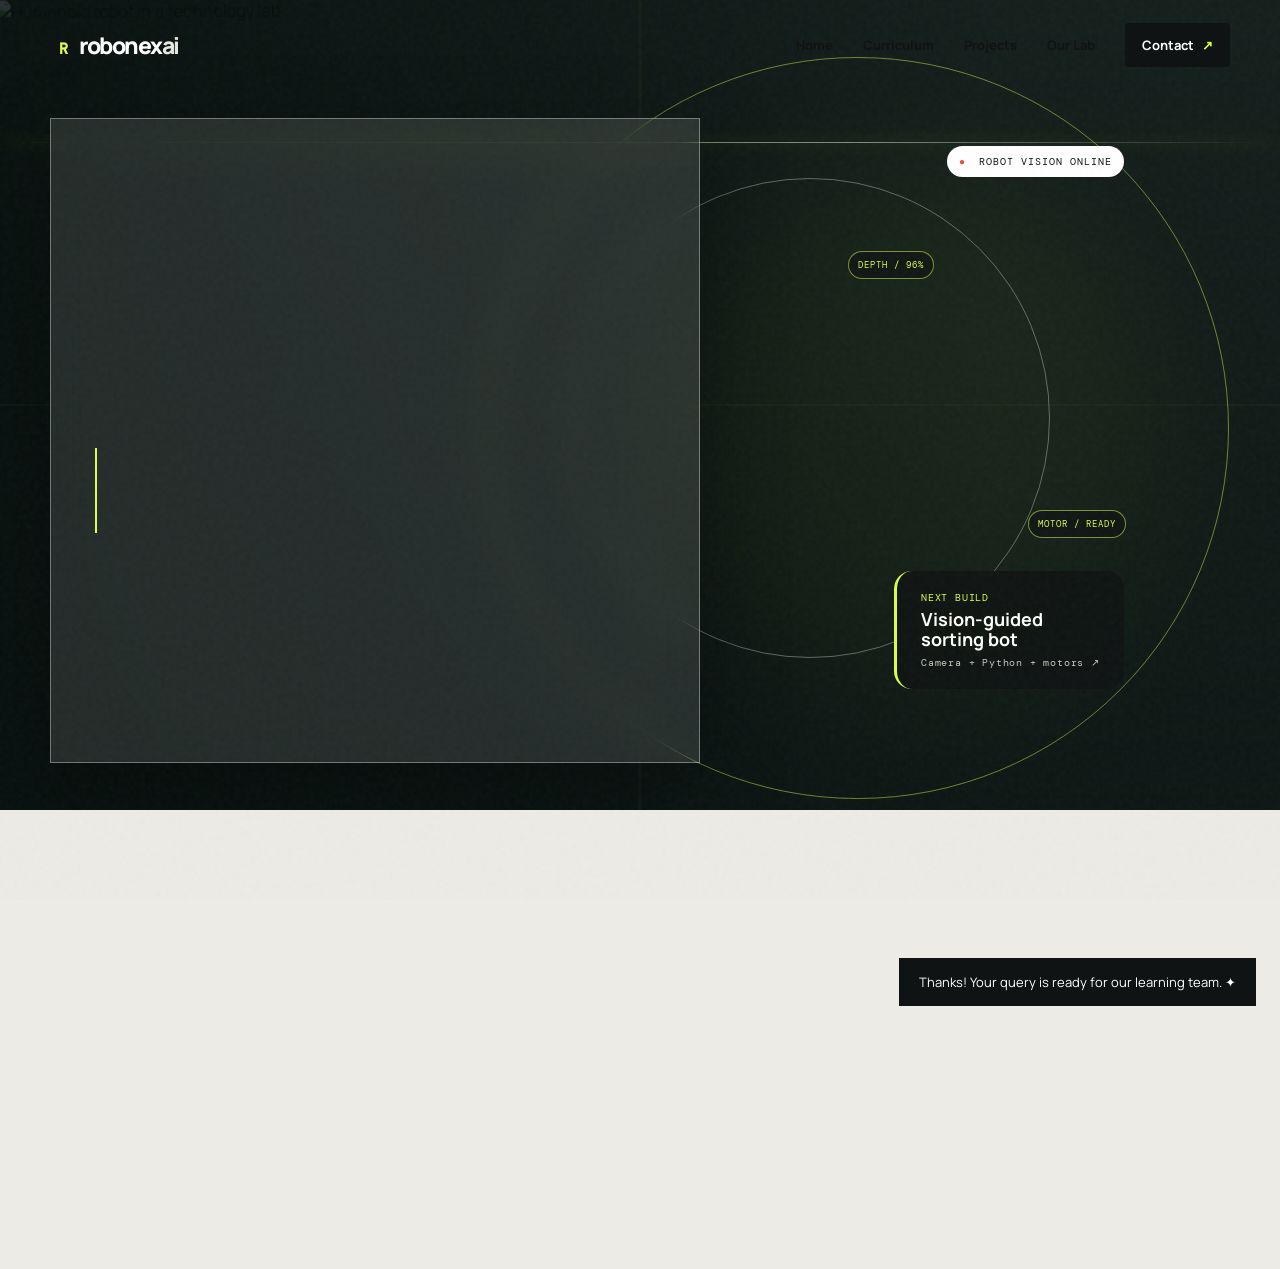
==== index.html @ d486ef18 "Create RoboNex AI website" ====
<!doctype html>
<html lang="en">
  <head>
    <meta charset="UTF-8" />
    <meta name="viewport" content="width=device-width, initial-scale=1.0" />
    <meta http-equiv="refresh" content="0; url=home.html" />
    <title>RoboNex AI — Young Innovators Academy</title>
    <meta name="description" content="Hands-on AI and robotics programs for curious young innovators." />
    <script src="https://cdn.tailwindcss.com"></script>
    <script>tailwind.config={theme:{extend:{fontFamily:{display:['Manrope','sans-serif']},colors:{neon:'#d8ff4b'}}}}</script>
    <link rel="preconnect" href="https://fonts.googleapis.com" />
    <link rel="preconnect" href="https://fonts.gstatic.com" crossorigin />
    <link href="https://fonts.googleapis.com/css2?family=DM+Mono:wght@400;500&family=Manrope:wght@400;500;600;700;800&display=swap" rel="stylesheet" />
    <link rel="stylesheet" href="style.css" />
  </head>
  <body>
    <div class="grain"></div>
    <header class="nav wrap">
      <a class="brand" href="#home" aria-label="RoboNex home"><span class="brand-mark">R</span>robonex<span>ai</span></a>
      <button class="menu" aria-label="Open menu" aria-expanded="false">☰</button>
      <nav>
        <a href="curriculum.html">Curriculum</a><a href="projects.html">Projects</a><a href="lab.html">Our Lab</a><a href="#contact">Contact</a>
        <a class="nav-cta" href="#contact">Book a trial <i>↗</i></a>
      </nav>
    </header>

    <main id="home">
      <section class="hero hero-full">
        <div class="hero-copy tilt-surface" data-tilt>
          <p class="eyebrow"><span></span> THE FUTURE IS BUILT, NOT WATCHED</p>
          <h1>Little minds.<br /><em>Big machines.</em></h1>
          <p class="intro">India's hands-on AI & Robotics lab for young creators. Here, children don't just learn technology — they make it move.</p>
          <div class="hero-actions"><a class="button" href="#contact">Start their journey <b>→</b></a><a class="text-link" href="#projects">See student work <span>↓</span></a></div>
          <div class="hero-proof"><div class="avatars"><img src="https://images.unsplash.com/photo-1503454537195-1dcabb73ffb9?auto=format&fit=crop&w=120&q=80" alt="Student" /><img src="https://images.unsplash.com/photo-1516627145497-ae6968895b74?auto=format&fit=crop&w=120&q=80" alt="Student" /><img src="https://images.unsplash.com/photo-1577896851231-70ef18881754?auto=format&fit=crop&w=120&q=80" alt="Student" /></div><p><strong>500+ young builders</strong><br />already creating with us</p></div>
        </div>
        <div class="hero-visual">
          <div class="orbit orbit-one"></div><div class="orbit orbit-two"></div>
          <div class="hero-tag top-tag">AI VISION <b>● LIVE</b></div>
          <img class="hero-photo" src="https://images.unsplash.com/photo-1535378917042-10a22c95931a?auto=format&fit=crop&w=1100&q=85" alt="Robotics engineer working with an intelligent robot" />
          <div class="scan-card tilt-surface" data-tilt><span class="scan-icon">◉</span><div><small>BUILD. TEST. REPEAT.</small><strong>Real-world skills<br />for tomorrow.</strong></div></div>
          <div class="hero-tag bottom-tag">ROBO LAB / 01</div>
        </div>
      </section>

      <section class="ticker"><div>CODE <b>✦</b> CREATE <b>✦</b> EXPLORE <b>✦</b> INVENT <b>✦</b> CODE <b>✦</b> CREATE <b>✦</b> EXPLORE <b>✦</b> INVENT <b>✦</b></div></section>

      <section id="programs" class="section wrap programs">
        <div class="section-head"><div><p class="eyebrow"><span></span> OUR LEARNING PATH</p><h2>From curious to<br /><em>confident creator.</em></h2></div><p>Every level is designed around making. Students learn a concept, build a working prototype, then proudly explain it.</p></div>
        <div class="level-grid">
          <article class="level-card mint tilt-surface" data-tilt><p class="level-no">01 / AGES 6–8</p><div class="level-icon">◫</div><h3>Robo<br />Explorers</h3><p>Logic, basic electronics, sensors and screen-free coding.</p><a href="#contact">Explore level <span>↗</span></a></article>
          <article class="level-card purple tilt-surface" data-tilt><p class="level-no">02 / AGES 9–12</p><div class="level-icon">⌘</div><h3>Tech<br />Makers</h3><p>Arduino, robotics, game design and real problem solving.</p><a href="#contact">Explore level <span>↗</span></a></article>
          <article class="level-card orange tilt-surface" data-tilt><p class="level-no">03 / AGES 13–16</p><div class="level-icon">◉</div><h3>AI<br />Pioneers</h3><p>Python, computer vision, IoT and machine learning.</p><a href="#contact">Explore level <span>↗</span></a></article>
        </div>
        <div class="skills-glass tilt-surface" data-tilt>
          <div><p class="eyebrow"><span></span> THE COMPLETE STACK</p><h3>One learning tree.<br><em>Endless things to build.</em></h3></div>
          <div class="skill-pills"><a href="curriculum.html#robotics">⚙ Robotics & Electronics</a><a href="curriculum.html#coding">⌘ Coding & Python</a><a href="curriculum.html#ai">◉ Artificial Intelligence</a><a href="curriculum.html#vision">◈ Computer Vision</a><a href="curriculum.html#iot">⌁ IoT & Automation</a><a href="curriculum.html#mechanical">⬡ Mechanical Design</a></div>
          <a class="button" href="curriculum.html">View curriculum <b>→</b></a>
        </div>
      </section>

      <section id="projects" class="projects-section">
        <div class="wrap"><div class="section-head dark"><div><p class="eyebrow"><span></span> BUILT IN OUR LAB</p><h2>Not worksheets.<br /><em>Working inventions.</em></h2></div><a class="outline-btn" href="#contact">Join a project <b>→</b></a></div>
          <div class="project-grid">
            <article class="project project-large tilt-surface" data-tilt><img src="https://images.unsplash.com/photo-1581092160607-ee22621dd758?auto=format&fit=crop&w=1200&q=85" alt="Object detection robotics project" /><div class="project-overlay"><p>AI + PYTHON</p><h3>Object Detection Bot</h3><span>Camera sees, identifies & responds <b>↗</b></span></div></article>
            <article class="project tilt-surface" data-tilt><img src="https://images.unsplash.com/photo-1553406830-ef2513450d76?auto=format&fit=crop&w=900&q=85" alt="Ultrasonic distance sensor project" /><div class="project-overlay"><p>ARDUINO + SENSORS</p><h3>Smart Distance Meter</h3><span>Measure space with sound waves <b>↗</b></span></div></article>
            <article class="project tilt-surface" data-tilt><img src="https://images.unsplash.com/photo-1558346490-a72e53ae2d4f?auto=format&fit=crop&w=900&q=85" alt="Automated toll gate robotics project" /><div class="project-overlay"><p>IOT + AUTOMATION</p><h3>Smart Toll Gate</h3><span>Automatic access control system <b>↗</b></span></div></article>
          </div>
          <a class="more-projects" href="projects.html">Explore all 14 student projects <span>→</span></a>
        </div>
      </section>

      <section id="why" class="section wrap why"><div class="why-image tilt-surface" data-tilt><img src="https://images.unsplash.com/photo-1581092921461-eab62e97a780?auto=format&fit=crop&w=1000&q=85" alt="Young student building a robotics project" /><div class="floating-note">“I made a robot<br />that can see!”<br /><span>— Aanya, age 11</span></div></div><div class="why-copy"><p class="eyebrow"><span></span> WHY ROBONEX AI</p><h2>Skills that<br /><em>stay with them.</em></h2><div class="reason"><b>01</b><div><h3>Built by doing</h3><p>Every class ends with something students can test, tweak and take pride in.</p></div></div><div class="reason"><b>02</b><div><h3>Mentors who make it click</h3><p>Patient engineers turn difficult ideas into exciting “aha!” moments.</p></div></div><div class="reason"><b>03</b><div><h3>Ready for a changing world</h3><p>Creativity, confidence and computational thinking — beyond just coding.</p></div></div></div></section>

      <section id="contact" class="cta wrap tilt-surface" data-tilt><div><p class="eyebrow"><span></span> LET'S BUILD THE FUTURE</p><h2>Give their curiosity<br />a <em>workbench.</em></h2><a class="phone-link" href="tel:+917667617870">☎ 7667617870</a><p class="contact-caption">Call our learning team for a free trial session.</p></div><form id="lead-form"><input required aria-label="Parent name" placeholder="Parent's name" /><input required type="tel" aria-label="Phone number" placeholder="Phone number" /><button class="button" type="submit">Book a free trial <b>→</b></button><p class="form-note">No spam. Just a friendly call from our learning team.</p></form></section>
    </main>
    <footer class="wrap"><a class="brand" href="#home"><span class="brand-mark">R</span>robonex<span>ai</span></a><p>Making young minds future-ready.</p><p>© 2026 RoboNex AI</p></footer>
    <div class="toast" role="status">Thanks! We'll be in touch shortly. ✦</div>
    <script src="script.js"></script>
  </body>
</html>
---- style.css ----
.nav nav>a{position:relative;display:inline-flex;align-items:center;transition:color .25s,transform .25s,background .25s,box-shadow .25s;text-decoration:none}.nav nav>a:not(.nav-cta):after{content:'';position:absolute;left:0;right:0;bottom:-8px;height:2px;border-radius:99px;background:var(--acid);transform:scaleX(0);transform-origin:left;transition:transform .3s}.nav nav>a:not(.nav-cta):hover{transform:translateY(-4px) rotateX(8deg);color:#5e812b;text-shadow:0 5px 12px #10131322}.nav nav>a:not(.nav-cta):hover:after{transform:scaleX(1)}.nav nav>a:not(.nav-cta):before{content:'';position:absolute;inset:0;background:linear-gradient(110deg,transparent 25%,#d8ff4b66 50%,transparent 75%);transform:translateX(-130%);transition:transform .55s;pointer-events:none}.nav nav>a:not(.nav-cta):hover:before{transform:translateX(130%)}.nav nav>.nav-cta{transition:transform .25s,box-shadow .25s,color .25s}.nav nav>.nav-cta:hover{transform:translateY(-4px) rotateX(5deg);box-shadow:0 12px 24px #10131344;color:#fff!important}.nav nav>.nav-cta i{transition:transform .25s}.nav nav>.nav-cta:hover i{transform:translate(4px,-3px) rotate(8deg);display:inline-block}@media(max-width:760px){.nav nav>a:not(.nav-cta):hover{transform:none;text-shadow:none}.nav nav>a:not(.nav-cta):after,.nav nav>a:not(.nav-cta):before{display:none}}
.learning-tree .tree-card{opacity:0;transform:perspective(1000px) translateY(32px) rotateX(7deg) rotateY(-2deg);animation:tree-card-in .8s cubic-bezier(.2,.8,.2,1) forwards;transform-style:preserve-3d}.learning-tree .tree-card:nth-child(1){animation-delay:.25s}.learning-tree .tree-card:nth-child(2){animation-delay:.4s}.learning-tree .tree-card:nth-child(3){animation-delay:.55s}.learning-tree .tree-card:nth-child(4){animation-delay:.7s}.learning-tree .tree-card:nth-child(5){animation-delay:.85s}.learning-tree .tree-card:nth-child(6){animation-delay:1s}.learning-tree .tree-card:nth-child(7){animation-delay:1.15s}.learning-tree .tree-card h2{width:max-content;max-width:100%;overflow:hidden;white-space:nowrap;border-right:2px solid var(--acid);clip-path:inset(0 100% 0 0);animation:tree-heading-type 1.5s steps(28,end) forwards;animation-delay:var(--tree-heading-delay,1.35s)}.learning-tree .tree-card:nth-child(1) h2{--tree-heading-delay:1.2s}.learning-tree .tree-card:nth-child(2) h2{--tree-heading-delay:1.4s}.learning-tree .tree-card:nth-child(3) h2{--tree-heading-delay:1.6s}.learning-tree .tree-card:nth-child(4) h2{--tree-heading-delay:1.8s}.learning-tree .tree-card:nth-child(5) h2{--tree-heading-delay:2s}.learning-tree .tree-card:nth-child(6) h2{--tree-heading-delay:2.2s}.learning-tree .tree-card:nth-child(7) h2{--tree-heading-delay:2.4s}.learning-tree .tree-card li{animation:tree-item-in .5s ease both;animation-delay:calc(var(--tree-heading-delay,1.2s) + .25s)}.learning-tree .tree-card li:nth-child(2){animation-delay:calc(var(--tree-heading-delay,1.2s) + .35s)}.learning-tree .tree-card li:nth-child(3){animation-delay:calc(var(--tree-heading-delay,1.2s) + .45s)}.learning-tree .tree-card li:nth-child(4){animation-delay:calc(var(--tree-heading-delay,1.2s) + .55s)}.learning-tree .tree-card li:nth-child(5){animation-delay:calc(var(--tree-heading-delay,1.2s) + .65s)}@keyframes tree-card-in{to{opacity:1;transform:perspective(1000px) translateY(0) rotateX(0) rotateY(0)}}@keyframes tree-heading-type{to{clip-path:inset(0 0 0 0)}}@keyframes tree-item-in{from{opacity:0;transform:translateX(-10px)}to{opacity:1;transform:translateX(0)}}@media(max-width:760px){.learning-tree .tree-card h2{white-space:normal;width:auto;border-right:0;clip-path:none;animation:tree-item-in .7s ease both}.learning-tree .tree-card{transform:translateY(24px);animation-name:tree-card-mobile-in}}@keyframes tree-card-mobile-in{to{opacity:1;transform:translateY(0)}}@media(prefers-reduced-motion:reduce){.learning-tree .tree-card,.learning-tree .tree-card h2,.learning-tree .tree-card li{animation:none;opacity:1;transform:none;clip-path:none;border:0}}
.tree-root-line{animation:tree-root-rise .8s cubic-bezier(.2,.8,.2,1) both}.tree-root-line>span{animation:tree-root-icon 1.2s .15s ease both}.tree-root-line>div{display:flex;align-items:center;gap:10px;flex-wrap:wrap}.tree-root-line small{display:inline;font-size:10px}.tree-root-line strong{font-size:18px;line-height:1}.tree-divider{color:#75835e;font:14px 'DM Mono'}.tree-root-line:hover>span{transform:rotate(18deg) scale(1.1);box-shadow:0 8px 18px #1114}.tree-root-line:hover strong{color:#55752a;text-shadow:0 0 14px #d8ff4b66}@keyframes tree-root-rise{from{opacity:0;transform:translateY(20px)}to{opacity:1;transform:translateY(0)}}@keyframes tree-root-icon{from{opacity:0;transform:scale(.65) rotate(-20deg)}to{opacity:1;transform:scale(1) rotate(0)}}@media(max-width:760px){.tree-root-line{gap:10px}.tree-root-line>div{gap:7px}.tree-root-line strong{font-size:15px}.tree-divider{font-size:11px}}
.home-pillar{border-radius:28px}.home-pillar i{border-radius:50%;transition:transform .35s cubic-bezier(.2,.8,.2,1),box-shadow .35s}.home-pillar:hover{border-radius:34px}.home-pillar:hover i{transform:translateY(-6px) rotate(14deg) scale(1.12);box-shadow:0 10px 22px #1113}.home-sensor{border-radius:999px}.home-live-tag{border-radius:999px}.home-project-note{border-radius:18px}.home-project-note:hover{border-radius:24px}.home-contact{border-radius:32px}.query-form{border-radius:24px}.query-form input,.query-form textarea{border-radius:16px}.button,.contact-call{border-radius:999px}.home-glow{animation:soft-orb-pulse 6s ease-in-out infinite alternate}@keyframes soft-orb-pulse{from{opacity:.55;transform:scale(.94)}to{opacity:1;transform:scale(1.08)}}@media(max-width:760px){.home-pillar{border-radius:22px}.home-contact{border-radius:25px}.query-form{border-radius:19px}}
.intro-type{display:inline-block;max-width:100%;clip-path:inset(0 100% 0 0);border-right:2px solid var(--acid);animation:intro-type-reveal 1.9s steps(38,end) forwards,caret-blink .75s step-end infinite}.intro-type-1{animation-delay:.1s}.intro-type-2{animation-delay:.65s}.intro-type-3{animation-delay:1.8s;color:#628b2d}.intro-type-4{animation-delay:3.2s}.intro-hover{transition:transform .3s,color .3s,text-shadow .3s}.intro-hover:hover{transform:translateX(7px);color:#55752a;text-shadow:0 0 16px #d8ff4b66}@keyframes intro-type-reveal{to{clip-path:inset(0 0 0 0)}}@media(max-width:760px){.intro-type{display:block;clip-path:none;border-right:0;animation:intro-mobile-in .8s both}.intro-type-1{animation-delay:.1s}.intro-type-2{animation-delay:.3s}.intro-type-3{animation-delay:.55s}.intro-type-4{animation-delay:.8s}.intro-hover:hover{transform:translateX(3px)}}@keyframes intro-mobile-in{from{opacity:0;transform:translateY(12px)}to{opacity:1;transform:translateY(0)}}@media(prefers-reduced-motion:reduce){.intro-type{animation:none;clip-path:none;border:0}}
.hero-copy-hover{transition:color .3s,transform .3s,text-shadow .3s}.hero-copy-hover:hover{color:#fff;transform:translateX(6px);text-shadow:0 0 18px #d8ff4b55}.curriculum-cta{position:relative;overflow:hidden;transition:transform .25s,box-shadow .25s!important}.curriculum-cta:after{content:'';position:absolute;inset:0;background:linear-gradient(110deg,transparent 20%,#d8ff4b99 50%,transparent 80%);transform:translateX(-130%);transition:transform .55s}.curriculum-cta:hover{transform:translateY(-5px) scale(1.03)!important;box-shadow:0 14px 28px #0006}.curriculum-cta:hover:after{transform:translateX(130%)}.curriculum-cta b{position:relative;z-index:1}.phone-cta{position:relative;transition:color .25s,transform .25s,text-shadow .25s}.phone-cta:hover{color:var(--acid);transform:translateX(7px) scale(1.04);text-shadow:0 0 15px #d8ff4b99}.phone-cta:before{content:'';position:absolute;left:0;right:0;bottom:-6px;height:1px;background:var(--acid);transform:scaleX(.3);transform-origin:left;transition:transform .3s}.phone-cta:hover:before{transform:scaleX(1)}
.hero-truth{display:grid;gap:5px;margin:22px 0 24px;padding-left:15px;border-left:2px solid var(--acid);color:#eef4e4;font:12px 'DM Mono';line-height:1.45}.hero-word-hover{transition:color .25s,transform .25s,text-shadow .25s}.hero-word-hover:hover{color:var(--acid);transform:translateX(8px);text-shadow:0 0 14px #d8ff4b88}.hero-truth .typewriter-line{display:block}.hero-truth .typewriter-line-4{animation-delay:4.2s}.hero-truth .typewriter-line-5{animation-delay:4.75s}.hero-truth .typewriter-line-6{animation-delay:5.3s}.hero-truth .typewriter-line-7{animation-delay:5.85s}.typewriter-line-8{animation-delay:6.55s!important}.typewriter-line-9{animation-delay:8.9s!important}.typewriter-line-10{animation-delay:9.2s!important}@media(max-width:760px){.hero-truth{margin:17px 0 20px;font-size:10px;gap:4px}.hero-truth .typewriter-line-4{animation-delay:.8s!important}.hero-truth .typewriter-line-5{animation-delay:1.05s!important}.hero-truth .typewriter-line-6{animation-delay:1.3s!important}.hero-truth .typewriter-line-7{animation-delay:1.55s!important}.typewriter-line-8{animation-delay:1.9s!important}.typewriter-line-9{animation-delay:2.25s!important}.typewriter-line-10{animation-delay:2.5s!important}}
.home-contact{position:relative;background:linear-gradient(135deg,#d8ff4b 0%,#dff7a3 48%,#bfe7c9 100%);box-shadow:0 18px 45px #1d2a201c;transition:transform .3s,box-shadow .3s,background .4s}.home-contact:hover{background:linear-gradient(135deg,#e4ff79 0%,#d8ff4b 48%,#b7e8cf 100%);box-shadow:0 28px 65px #1d2a2030}.contact-kicker{display:inline-flex;align-items:center;padding:8px 12px;border:1px solid #10131333;border-radius:999px;background:#ffffff4f;transition:transform .25s,background .25s}.contact-kicker:hover{transform:translateX(5px);background:#fff9}.contact-title{position:relative;display:inline-block;text-wrap:balance}.contact-title:after{content:'';position:absolute;left:0;bottom:-8px;width:62px;height:4px;border-radius:99px;background:var(--ink);transform:scaleX(.45);transform-origin:left;transition:transform .35s;width:90px}.home-contact:hover .contact-title:after{transform:scaleX(1)}.contact-title em{display:inline-block;color:#52762b;text-shadow:0 0 18px #fff7;transition:transform .3s,color .3s}.home-contact:hover .contact-title em{transform:translateX(7px);color:#31591f}.contact-description{max-width:340px!important;transition:transform .3s,color .3s}.home-contact:hover .contact-description{transform:translateY(3px);color:#263c25!important}.contact-call{position:relative;overflow:hidden;box-shadow:0 8px 18px #1113;transition:transform .25s,box-shadow .25s!important}.contact-call:before{content:'';position:absolute;inset:0;background:linear-gradient(110deg,transparent 25%,#d8ff4b66 50%,transparent 75%);transform:translateX(-130%);transition:transform .55s}.contact-call:hover{transform:translateY(-5px) scale(1.02)!important;box-shadow:0 15px 28px #1115}.contact-call:hover:before{transform:translateX(130%)}.contact-call b{position:relative}.query-form{transition:transform .3s,box-shadow .3s;border-color:#10131333}.home-contact:hover .query-form{transform:translateY(-4px) rotateX(1deg);box-shadow:0 20px 38px #1113}.query-form .button{transition:transform .25s,box-shadow .25s,background .25s}.query-form .button:hover{background:#31591f!important;box-shadow:0 10px 20px #1114;transform:translateY(-3px)}
.query-modal-image{display:block;height:500px;min-height:500px;background:#18231f;isolation:isolate}.query-modal-image img{display:block!important;visibility:visible!important;opacity:1!important;width:100%;height:100%;min-height:100%;object-fit:cover;object-position:center;position:relative;z-index:0;transition:transform .6s,filter .6s}.query-modal-image:hover img{transform:scale(1.1);filter:saturate(1.15) contrast(1.08)}.query-modal-card:hover .query-modal-image img{transform:scale(1.04)}.query-modal-content{position:relative;z-index:1}.query-modal-content h2{animation:modal-copy-in .7s .2s both}.query-modal-intro{animation:modal-copy-in .7s .35s both}.query-modal-content .query-form{animation:modal-copy-in .7s .5s both}@keyframes modal-copy-in{from{opacity:0;transform:translateY(12px)}to{opacity:1;transform:translateY(0)}}@media(max-width:760px){.query-modal-image{height:155px;min-height:155px}.query-modal-image img{min-height:155px}}
.query-modal-card{width:min(760px,100%);display:grid;grid-template-columns:.9fr 1.1fr;padding:0;overflow:hidden}.query-modal-image{position:relative;min-height:500px;overflow:hidden;background:#18231f}.query-modal-image:after{content:'';position:absolute;inset:0;background:linear-gradient(0deg,#101313bd,transparent 60%)}.query-modal-image img{width:100%;height:100%;object-fit:cover;filter:saturate(.8) contrast(1.1);animation:modal-robot-drift 9s ease-in-out infinite alternate}.query-modal-image span{position:absolute;z-index:1;left:18px;bottom:18px;color:var(--acid);font:10px 'DM Mono';letter-spacing:1px}.query-modal-content{padding:34px 34px 30px}.query-modal-card h2{font-size:clamp(38px,6vw,54px);line-height:.95;letter-spacing:-3px;margin:0}.query-modal-card h2 em{color:#628b2d}.query-modal-image+ .query-modal-content{background:#ffffff22}.query-modal-close{z-index:3}.query-modal .query-form{width:100%;background:#ffffff80}.query-modal .query-form .button{width:100%;justify-content:space-between}@keyframes modal-robot-drift{from{transform:scale(1.05) translate3d(-2%,0,0)}to{transform:scale(1.14) translate3d(2%,-1%,0)}}@media(max-width:760px){.query-modal-card{display:block;max-height:92svh;overflow:auto}.query-modal-image{min-height:145px;max-height:145px}.query-modal-content{padding:24px 20px 20px}}@media(prefers-reduced-motion:reduce){.query-modal-image img{animation:none}}
.query-modal{position:fixed;inset:0;z-index:50;display:grid;place-items:center;padding:20px;background:#07100ebd;backdrop-filter:blur(12px);opacity:0;visibility:hidden;transition:opacity .35s,visibility .35s}.query-modal.is-open{opacity:1;visibility:visible}.query-modal-card{position:relative;width:min(470px,100%);padding:34px;background:#ffffffdf;border:1px solid #ffffff;color:var(--ink);box-shadow:0 30px 90px #0008;transform:translateY(24px) scale(.96) rotateX(3deg);transition:transform .45s cubic-bezier(.2,.8,.2,1);backdrop-filter:blur(20px)}.query-modal.is-open .query-modal-card{transform:translateY(0) scale(1) rotateX(0)}.query-modal-card h2{font-size:clamp(38px,6vw,54px);line-height:.95;letter-spacing:-3px;margin:0}.query-modal-card h2 em{color:#628b2d}.query-modal-intro{max-width:370px;margin:15px 0 20px;color:#555;font-size:13px;line-height:1.55}.query-modal-close{position:absolute;top:13px;right:15px;width:34px;height:34px;border:1px solid #1113;background:#fff8;color:var(--ink);font-size:24px;line-height:1;cursor:pointer;transition:transform .2s,background .2s}.query-modal-close:hover{transform:rotate(90deg);background:var(--acid)}.query-modal .query-form{width:100%;background:#ffffff80}.query-modal .query-form .button{width:100%;justify-content:space-between}@media(max-width:760px){.query-modal{padding:14px;align-items:end}.query-modal-card{padding:28px 20px 20px}.query-modal-card h2{font-size:42px}.query-modal-intro{font-size:12px;margin:12px 0 15px}.query-modal .query-form{gap:8px}.query-modal .query-form textarea{min-height:58px}}
@media(max-width:760px){.typewriter-line-1{animation-delay:.1s!important}.typewriter-line-2{animation-delay:.35s!important}.typewriter-line-3{animation-delay:.55s!important}.typewriter-line-4{animation-delay:.8s!important}.typewriter-line-5{animation-delay:1.05s!important}.typewriter-line-6{animation-delay:1.2s!important}}
.typewriter-line-1{animation-delay:.15s!important}.typewriter-line-2{animation-delay:.85s!important}.typewriter-line-3{animation-delay:2.35s!important}.typewriter-line-4{animation-delay:4.2s!important}.typewriter-line-5{animation-delay:6.55s!important}.typewriter-line-6{animation-delay:6.85s!important}
.typewriter-line-1{animation-delay:.15s}.typewriter-line-2{animation-delay:.85s}.typewriter-line-3{animation-delay:2.35s}.typewriter-line-4{animation-delay:4.2s}.typewriter-line-5{animation-delay:6.55s}.typewriter-line-6{animation-delay:6.85s}
.home-contact{align-items:stretch}.contact-copy{display:flex;flex-direction:column;align-items:flex-start;justify-content:center}.contact-copy>p:not(.eyebrow){max-width:330px;color:#43483a;font-size:13px;line-height:1.6}.contact-call{margin-top:5px}.query-form{width:min(360px,100%);display:grid;gap:11px;padding:22px;background:#ffffff80;border:1px solid #1112;box-shadow:0 12px 25px #1112;backdrop-filter:blur(10px)}.query-form label{display:grid;gap:5px}.query-form label span{font:10px 'DM Mono';letter-spacing:.7px;text-transform:uppercase;color:#3f4637}.query-form input,.query-form textarea{width:100%;border:1px solid #1112;background:#fff9;padding:11px 12px;color:var(--ink);font:12px Manrope;outline:0;resize:vertical;transition:border-color .2s,box-shadow .2s,transform .2s}.query-form input:focus,.query-form textarea:focus{border-color:var(--ink);box-shadow:0 0 0 3px #10131318;transform:translateY(-1px)}.query-form .button{justify-content:space-between}.query-form .button:hover{transform:translateY(-3px);box-shadow:0 10px 20px #1114}.home-contact:hover .query-form{box-shadow:0 18px 35px #1113}.toast{z-index:20}.home-contact:after{right:28px}@media(max-width:760px){.home-contact{gap:24px}.contact-copy>p:not(.eyebrow){margin-bottom:4px}.query-form{width:100%;padding:18px}.home-contact .button{width:auto}}
.typewriter-line{display:inline-block;max-width:100%;overflow:hidden;vertical-align:bottom;clip-path:inset(0 100% 0 0);border-right:2px solid var(--acid);animation:typewriter-reveal 2.2s steps(34,end) forwards,caret-blink .75s step-end infinite}.typewriter-line-1{animation-delay:.15s}.typewriter-line-2{animation-delay:.65s}.typewriter-line-3{animation-delay:1.05s}.typewriter-line-4{animation-delay:1.65s}.typewriter-line-5{animation-delay:2.25s}.typewriter-line-6{animation-delay:2.55s}.typewriter-line-3{color:var(--acid);text-shadow:0 0 24px #d8ff4b55}@keyframes typewriter-reveal{to{clip-path:inset(0 0 0 0)}}@keyframes caret-blink{50%{border-color:transparent}}@media(max-width:760px){.home-nav{width:calc(100% - 32px)}.home-nav nav.open{background:#101313ed;color:#fff}.home-summary h1{line-height:1;letter-spacing:-3px}.typewriter-line{display:block;white-space:normal;border-right:0;clip-path:none;animation:mobile-text-in .9s both}.typewriter-line-1{animation-delay:.1s}.typewriter-line-2{animation-delay:.35s}.typewriter-line-3{animation-delay:.55s}.typewriter-line-4{animation-delay:.8s}.typewriter-line-5{animation-delay:1.05s}.typewriter-line-6{animation-delay:1.2s}.home-hero-media img{object-position:58% center}.home-sensor{display:none}.home-summary{width:100%;max-width:100%;overflow:hidden}.home-actions .button{width:100%;justify-content:space-between}.home-phone{margin-left:3px}.home-intro:before{top:48px}.home-contact:after{display:none}}@keyframes mobile-text-in{from{opacity:0;transform:translateY(12px)}to{opacity:1;transform:translateY(0)}}@media(prefers-reduced-motion:reduce){.typewriter-line{animation:none;clip-path:none;border:0}}
.home-hero-media:before{content:'';position:absolute;inset:0;z-index:2;pointer-events:none;background:linear-gradient(90deg,transparent 0 49.8%,#d8ff4b1c 50%,transparent 50.2%),linear-gradient(0deg,transparent 0 49.8%,#d8ff4b1c 50%,transparent 50.2%);background-size:100% 100%,100% 100%;opacity:.35}.home-scan-line{position:absolute;z-index:2;left:0;right:0;top:18%;height:1px;background:linear-gradient(90deg,transparent,#d8ff4b,#fff,transparent);box-shadow:0 0 18px #d8ff4b;animation:home-scan 6s ease-in-out infinite;pointer-events:none}.home-sensor{position:absolute;z-index:3;padding:7px 9px;border:1px solid #d8ff4b88;background:#101313aa;color:#d8ff4b;font:9px 'DM Mono';letter-spacing:1px;backdrop-filter:blur(6px);transition:transform .25s,background .25s,color .25s}.home-sensor:hover{transform:translateY(-5px) rotateX(8deg);background:var(--acid);color:var(--ink)}.home-sensor-one{right:27%;top:31%}.home-sensor-two{right:12%;top:63%}.home-intro{position:relative}.home-intro:before{content:'01';position:absolute;top:76px;right:0;color:#1112;font:10px 'DM Mono';letter-spacing:2px}.home-pillars{position:relative}.home-pillars:before{content:'';height:1px;background:linear-gradient(90deg,var(--acid),transparent);position:absolute;left:0;right:0;top:-32px}.home-pillar{position:relative;overflow:hidden}.home-pillar:after{content:'';position:absolute;left:0;top:0;width:100%;height:3px;background:var(--acid);transform:scaleX(0);transform-origin:left;transition:transform .35s}.home-pillar:nth-child(2):after{background:var(--purple)}.home-pillar:nth-child(3):after{background:var(--orange)}.home-pillar:nth-child(4):after{background:#b8e6d1}.home-pillar:hover:after{transform:scaleX(1)}.home-contact{position:relative;overflow:hidden}.home-contact:after{content:'ROBONEX / BUILD LOG';position:absolute;right:28px;bottom:18px;color:#1114;font:9px 'DM Mono';letter-spacing:1.5px;transform:rotate(-90deg);transform-origin:right bottom}@keyframes home-scan{0%,100%{top:16%;opacity:0}12%{opacity:1}52%{top:78%;opacity:.8}70%{opacity:0}}
.home-summary h1{animation:home-text-in .9s cubic-bezier(.2,.8,.2,1) both}.home-summary h1 em{display:inline-block;color:var(--acid);text-shadow:0 0 24px #d8ff4b55;animation:home-shimmer 4s ease-in-out 1s infinite}.home-lead{animation:home-text-in .9s .18s cubic-bezier(.2,.8,.2,1) both}.home-actions{animation:home-text-in .9s .3s cubic-bezier(.2,.8,.2,1) both}.home-summary .eyebrow{animation:home-text-in .8s .08s cubic-bezier(.2,.8,.2,1) both}.home-nav nav>a{overflow:hidden}.home-nav nav>a:before{content:'';position:absolute;inset:0;background:linear-gradient(110deg,transparent 25%,#d8ff4b66 50%,transparent 75%);transform:translateX(-130%);transition:transform .5s;pointer-events:none}.home-nav nav>a:hover:before{transform:translateX(130%)}.home-project-note strong{color:#fff;text-shadow:0 0 18px #d8ff4b22}.home-project-note span{transition:color .25s,text-shadow .25s}.home-project-note:hover span{color:var(--acid);text-shadow:0 0 12px #d8ff4b88}.home-intro h2 em{color:#6e9137;text-shadow:0 0 15px #d8ff4b33}.home-pillar h3{transition:transform .3s,color .3s;text-shadow:0 0 0 transparent}.home-pillar:hover h3{transform:translateX(5px);color:#55752a;text-shadow:0 4px 12px #1112}@keyframes home-text-in{from{opacity:0;transform:translateY(22px);filter:blur(6px)}to{opacity:1;transform:translateY(0);filter:blur(0)}}@keyframes home-shimmer{0%,100%{opacity:1;filter:saturate(1)}50%{opacity:.78;filter:saturate(1.7)}}@media(prefers-reduced-motion:reduce){.home-summary h1,.home-summary h1 em,.home-lead,.home-actions,.home-summary .eyebrow{animation:none}}
.home-live-tag{transition:transform .25s,box-shadow .25s,background .25s,color .25s}.home-live-tag:hover{color:var(--ink);box-shadow:0 15px 30px #d8ff4b88}.home-live-tag:hover b{color:var(--ink);text-shadow:0 0 10px #10131388}.home-project-note:hover{border-left-color:#fff;box-shadow:0 20px 38px #d8ff4b55}.home-project-note:hover strong{transform:translateZ(10px);display:block}.home-project-note:hover span{transform:translateZ(6px);color:var(--acid)}.home-project-note strong,.home-project-note span{transition:transform .25s,color .25s}
.home-nav nav>a{position:relative;display:inline-flex;align-items:center;transition:color .25s,transform .25s,background .25s,box-shadow .25s;transform-style:preserve-3d}.home-nav nav>a:not(.nav-cta):hover{transform:perspective(500px) translateY(-4px) rotateX(8deg) rotateY(-5deg);color:var(--acid);text-shadow:0 7px 15px #0006}.home-nav nav>a:not(.nav-cta):after{content:'';position:absolute;left:0;right:0;bottom:-7px;height:2px;background:var(--acid);transform:scaleX(0);transform-origin:left;transition:transform .25s}.home-nav nav>a:not(.nav-cta):hover:after{transform:scaleX(1)}.home-nav .nav-cta:hover{transform:perspective(500px) translateY(-4px) rotateX(5deg);box-shadow:0 12px 24px #0005;color:#fff!important}.home-live-tag{transform-style:preserve-3d;transition:transform .25s,box-shadow .25s,background .25s}.home-live-tag:hover{transform:perspective(600px) translateY(-7px) rotateX(8deg) rotateY(-8deg);background:var(--acid);box-shadow:0 15px 30px #0005}.home-live-tag:hover b{color:var(--ink)}.home-project-note{transform-style:preserve-3d}.home-project-note:hover{border-left-color:#fff;box-shadow:0 20px 38px #0008}.home-project-note:hover small{color:#fff}.home-project-note:hover strong{transform:translateZ(10px);display:block}.home-project-note strong{transition:transform .25s}
.scroll-reveal{opacity:0;transform:translateY(46px);transition:opacity .75s ease var(--reveal-delay,0ms),transform .75s cubic-bezier(.2,.75,.25,1) var(--reveal-delay,0ms)}.scroll-reveal.is-revealed{opacity:1;transform:translateY(0)}@media(prefers-reduced-motion:reduce){.scroll-reveal{opacity:1;transform:none;transition:none}}
.home-page{background:#ecebe5;color:var(--ink)}.home-nav{position:absolute;z-index:10;left:0;right:0;color:#fff}.home-nav .brand,.home-nav nav>a{color:#fff}.home-nav .brand span:not(.brand-mark){color:#e5e8de}.home-nav nav>a:not(.nav-cta):hover{color:var(--acid)}.home-hero{position:relative;min-height:calc(100svh - 90px);overflow:hidden;background:#16211e}.home-hero-media{position:absolute;inset:0;perspective:1000px;overflow:hidden}.home-hero-media:after{content:'';position:absolute;inset:0;background:linear-gradient(90deg,#07100edb 0%,#07100e85 43%,#07100e16 78%),linear-gradient(0deg,#07100e8c,#07100e05)}.home-hero-media img{width:100%;height:100%;object-fit:cover;object-position:center;filter:saturate(.78) contrast(1.12);animation:home-robot-float 11s ease-in-out infinite alternate;transform-origin:center}.home-glow{position:absolute;inset:20% 8% 10% 50%;background:#d8ff4b22;filter:blur(80px);border-radius:50%}.home-hero-inner{position:relative;z-index:2;min-height:calc(100svh - 90px);display:flex;align-items:center;padding-top:70px}.home-summary{width:min(650px,100%);padding:44px;background:#ffffff1c;border:1px solid #ffffff5c;box-shadow:0 28px 80px #0005;backdrop-filter:blur(18px);color:#fff}.home-summary .eyebrow span{background:var(--acid)}.home-summary h1{font-size:clamp(50px,6.4vw,94px);line-height:.94;letter-spacing:-6px;margin:0}.home-lead{max-width:520px;color:#f4f4eb;font-size:16px;line-height:1.7;margin:27px 0}.home-actions{display:flex;align-items:center;flex-wrap:wrap;gap:18px}.home-phone{color:#fff;text-decoration:none;font:12px 'DM Mono';border-bottom:1px solid var(--acid);padding-bottom:5px}.home-phone:hover{color:var(--acid)}.home-stats{display:flex;gap:28px;margin-top:42px;padding-top:18px;border-top:1px solid #fff4}.home-stats span{display:grid;gap:3px}.home-stats strong{color:var(--acid);font:500 24px 'DM Mono'}.home-stats small{color:#ddd;font:9px 'DM Mono';letter-spacing:.5px}.home-live-tag{position:absolute;right:9%;top:18%;z-index:3;padding:9px 12px;background:#fff;color:var(--ink);font:10px 'DM Mono';letter-spacing:1px}.home-live-tag b{color:#ef4a39;margin-right:6px}.home-project-note{position:absolute;z-index:3;right:9%;bottom:15%;display:grid;gap:6px;padding:20px 24px;background:#101313d9;color:#fff;border-left:3px solid var(--acid);backdrop-filter:blur(10px)}.home-project-note small,.home-project-note span{font:10px 'DM Mono';letter-spacing:.8px}.home-project-note small{color:var(--acid)}.home-project-note strong{font-size:18px;line-height:1.1}.home-project-note span{color:#c7c9bd}.home-orbit{position:absolute;z-index:1;border:1px solid #d8ff4b77;border-radius:50%;pointer-events:none}.home-orbit-one{width:min(58vw,760px);height:min(58vw,760px);right:4%;top:7%}.home-orbit-two{width:min(38vw,480px);height:min(38vw,480px);right:18%;top:22%;border-color:#fff5}.home-intro{display:grid;grid-template-columns:1.1fr .9fr;gap:70px;align-items:end;padding:120px 0 60px}.home-intro h2{font-size:clamp(38px,4.6vw,62px);letter-spacing:-4px}.home-intro>p{margin:0;line-height:1.8;color:#555;font-size:14px}.home-pillars{display:grid;grid-template-columns:repeat(4,1fr);gap:14px;padding-bottom:120px}.home-pillar{display:flex;flex-direction:column;min-height:260px;padding:23px;color:var(--ink);text-decoration:none;border:1px solid #fff;background:#ffffff92;box-shadow:0 12px 30px #1b28200b;transform-style:preserve-3d}.home-pillar i{display:grid;place-items:center;width:48px;height:48px;margin-bottom:30px;background:var(--acid);font-style:normal;font-size:24px;border-radius:12px 4px 12px 4px}.home-pillar:nth-child(2) i{background:var(--purple)}.home-pillar:nth-child(3) i{background:var(--orange)}.home-pillar:nth-child(4) i{background:#b8e6d1}.home-pillar small{font:10px 'DM Mono';letter-spacing:1px}.home-pillar h3{font-size:27px;line-height:1;letter-spacing:-1.5px;margin:14px 0}.home-pillar span{margin-top:auto;padding-top:15px;border-top:1px solid #1113;font-size:11px;font-weight:800}.home-pillar:hover{background:#fff;box-shadow:0 25px 45px #1112}.home-pillar:hover i{transform:rotate(10deg) scale(1.08)}.home-contact{display:flex;justify-content:space-between;align-items:center;gap:30px;padding:58px 70px;margin-bottom:80px;background:#d8ff4b;border:1px solid #1112}.home-contact h2{font-size:clamp(38px,4vw,58px);letter-spacing:-4px;margin:0}.home-contact>div:last-child{max-width:280px}.home-contact p{font-size:13px;line-height:1.6}.home-contact .button{background:var(--ink)!important}.home-footer{border-top:1px solid #bbb9ae;padding:30px 0 50px;display:flex;justify-content:space-between;align-items:center}.home-footer p{font-size:11px;color:#65645f}@keyframes home-robot-float{0%{transform:scale(1.05) rotateX(0deg) rotateY(-1deg)}50%{transform:scale(1.1) rotateX(1.5deg) rotateY(1.5deg)}100%{transform:scale(1.06) rotateX(-1deg) rotateY(1deg)}}@media(max-width:760px){.home-nav{position:absolute}.home-hero,.home-hero-inner{min-height:calc(100svh - 70px)}.home-hero-inner{padding-top:100px;padding-bottom:35px;align-items:end}.home-summary{padding:27px 22px}.home-summary h1{font-size:clamp(46px,14vw,72px);letter-spacing:-4px}.home-lead{font-size:13px}.home-stats{gap:15px}.home-stats small{font-size:8px}.home-live-tag{top:92px;right:16px}.home-project-note{display:none}.home-orbit-one{width:100vw;height:100vw;right:-30%;top:20%}.home-orbit-two{width:68vw;height:68vw;right:-3%;top:31%}.home-intro{grid-template-columns:1fr;gap:22px;padding:75px 0 40px}.home-intro h2{font-size:42px}.home-pillars{grid-template-columns:1fr 1fr;padding-bottom:75px}.home-pillar{min-height:220px;padding:18px}.home-pillar h3{font-size:23px}.home-contact{display:grid;padding:40px 22px;margin-bottom:55px}.home-footer{display:grid;gap:12px}}
.learning-tree{position:relative}.learning-tree:before{content:'ONE CONNECTED MAKER PATH';display:block;width:max-content;margin:0 auto 18px;padding:7px 12px;border:1px solid #1113;border-radius:999px;color:#555;font:10px 'DM Mono';letter-spacing:1px}.tree-item-logo{display:inline-grid;place-items:center;width:22px;height:22px;margin-right:8px;border-radius:7px;background:#d8ff4b;color:#101313;font:700 9px 'DM Mono';box-shadow:inset 0 -2px 0 #1112;transition:transform .2s,background .2s}.tree-card li:hover .tree-item-logo{transform:rotate(12deg) scale(1.15);background:#101313;color:#d8ff4b}.tree-card li{display:flex;align-items:center;gap:0}.tree-card li:before{content:none}.tree-card li:hover{padding-left:8px}
.topic-panel li:before{content:none}.topic-panel li{display:flex;align-items:center;gap:12px;transition:transform .25s,background .25s,padding .25s}.topic-panel li:hover,.topic-panel li:focus-visible{transform:translateX(7px);background:#ffffffb8;padding-left:10px;outline:0}.learn-icon{display:grid;place-items:center;flex:none;width:29px;height:29px;border-radius:9px;background:var(--acid);color:var(--ink);font:700 13px 'DM Mono';box-shadow:inset 0 -3px 0 #1112,0 5px 12px #1111;transition:transform .25s,background .25s}.topic-panel li:nth-child(2) .learn-icon{background:var(--purple)}.topic-panel li:nth-child(3) .learn-icon{background:var(--orange)}.topic-panel li:nth-child(4) .learn-icon{background:#b8e6d1}.topic-panel li:hover .learn-icon,.topic-panel li:focus-visible .learn-icon{transform:rotate(12deg) scale(1.14);background:var(--ink);color:var(--acid)}.dark-topic .topic-panel li:hover{background:#ffffff12}
.topic-main{padding:52px 0 100px}.back-link{display:inline-block;color:var(--ink);font:11px 'DM Mono';text-decoration:none;margin-bottom:42px;border-bottom:1px solid #2224;padding-bottom:6px}.back-link:hover{color:#4d6b29;border-color:var(--acid)}.topic-hero{display:grid;grid-template-columns:.9fr 1.1fr;gap:28px;align-items:stretch;margin-bottom:24px}.topic-copy{padding:48px;background:#ffffff98;border:1px solid #fff;backdrop-filter:blur(16px);box-shadow:0 18px 45px #1b28200d}.topic-copy h1{font-size:clamp(48px,6vw,84px);line-height:.94;letter-spacing:-5px;margin:0}.topic-copy>p:not(.eyebrow){font-size:15px;line-height:1.7;max-width:480px;margin:25px 0 30px;color:#4f514c}.topic-image{min-height:440px;position:relative;overflow:hidden;background:#1b2521}.topic-image img{width:100%;height:100%;object-fit:cover;filter:saturate(.8) contrast(1.08);transition:transform .7s,filter .7s}.topic-image:hover img{transform:scale(1.08);filter:saturate(1) contrast(1.12)}.topic-image-label{position:absolute;left:20px;bottom:20px;padding:10px 12px;background:var(--acid);font:10px 'DM Mono';letter-spacing:1px}.topic-grid{display:grid;grid-template-columns:1fr 1fr;gap:24px}.topic-panel{padding:34px;background:#ffffff98;border:1px solid #fff;backdrop-filter:blur(14px)}.topic-panel h2{font-size:32px;letter-spacing:-2px;line-height:1;margin:0 0 25px}.topic-panel ul{list-style:none;padding:0;margin:0;border-top:1px solid #2222}.topic-panel li{padding:13px 0 13px 20px;border-bottom:1px solid #2222;font-size:13px;position:relative}.topic-panel li:before{content:'✦';position:absolute;left:0;color:#6d8e37}.dark-topic{background:var(--ink);color:#fff;border-color:#d8ff4b44}.dark-topic .eyebrow span{background:var(--acid)}.dark-topic h2{color:var(--acid)}.dark-topic>p:not(.eyebrow){font-size:14px;line-height:1.7;color:#e5e5dc}.topic-project{margin-top:30px;padding:18px;background:#ffffff12;border-left:3px solid var(--acid)}.topic-project span{display:block;color:var(--acid);font:10px 'DM Mono';letter-spacing:1px;margin-bottom:7px}.topic-project strong{font-size:14px;line-height:1.5}.definition-link{display:inline-block;margin-top:14px;color:var(--acid);font:700 11px 'DM Mono';text-decoration:none}.definition-link b{font-size:17px;margin-left:7px}@media(max-width:760px){.topic-main{padding:35px 0 70px}.topic-hero,.topic-grid{grid-template-columns:1fr}.topic-copy{padding:30px 24px}.topic-copy h1{font-size:52px}.topic-image{min-height:320px}.topic-panel{padding:27px 22px}}
.tilt-surface{--tilt-x:0deg;--tilt-y:0deg;transform:perspective(1100px) rotateX(var(--tilt-x)) rotateY(var(--tilt-y));transform-style:preserve-3d;transition:transform .18s ease,box-shadow .35s ease;will-change:transform}.tilt-surface:hover{box-shadow:0 24px 45px #1013132b}.level-card.tilt-surface:hover{transform:perspective(900px) translateY(-10px) rotateX(var(--tilt-x)) rotateY(var(--tilt-y))}.project.tilt-surface:hover{z-index:3}.project.tilt-surface:hover img{transform:scale(1.07)}.skills-glass.tilt-surface:hover,.cta.tilt-surface:hover{box-shadow:0 22px 50px #15232125}.hero-full .hero-copy.tilt-surface:hover{box-shadow:0 28px 80px #0006}.hero-full .scan-card.tilt-surface:hover{box-shadow:0 18px 35px #0007}@media(prefers-reduced-motion:reduce){.tilt-surface{transition:none;transform:none!important}.hero-full .hero-photo{animation:none}}
.tree-card.definition-trigger{position:relative;overflow:hidden}.tree-card.definition-trigger:before{content:attr(id);position:absolute;top:18px;right:20px;font:9px 'DM Mono';letter-spacing:1px;text-transform:uppercase;color:#1116}.tree-card.definition-trigger i{border-radius:12px 4px 12px 4px;font-family:'DM Mono';font-weight:500;box-shadow:inset 0 -5px 0 #1111,0 8px 18px #1111}.tree-card.definition-trigger:hover i,.tree-card.definition-trigger:focus-visible i{transform:translateY(-5px) rotate(-8deg) scale(1.08);box-shadow:inset 0 -5px 0 #1111,0 12px 22px #1113}.tool-badge{display:inline-flex!important;align-items:center;gap:9px;padding:7px 12px 7px 7px!important;border-radius:999px;background:#ffffffa8!important}.tool-logo{display:grid;place-items:center;width:28px;height:28px;border-radius:9px;background:var(--ink);color:#fff;font:700 10px 'DM Mono';letter-spacing:-.5px;box-shadow:inset 0 -3px 0 #0005;transition:transform .25s,background .25s,color .25s}.tool-badge.beginner .tool-logo{background:#2a9d5b}.tool-badge.intermediate .tool-logo{background:#d2a414;color:#17130a}.tool-badge.advanced .tool-logo{background:#e77729}.tool-badge.professional .tool-logo{background:#d94b45}.tool-badge:hover .tool-logo,.tool-badge:focus-visible .tool-logo{transform:rotate(10deg) translateY(-3px) scale(1.12);background:var(--ink);color:var(--acid)}.tool-badge:hover,.tool-badge:focus-visible{background:#fff!important}
.hero-full{position:relative;width:100%;max-width:none;min-height:calc(100svh - 90px);margin:0;padding:72px max(24px,calc((100vw - 1180px)/2));display:flex;align-items:center;overflow:hidden;background:#18201d}.hero-full:after{content:'';position:absolute;inset:0;z-index:1;background:linear-gradient(90deg,#101313d9 0%,#1013138a 42%,#10131320 78%),linear-gradient(0deg,#1013135c,#10131308)}.hero-full .hero-copy{position:relative;z-index:3;width:min(610px,100%);padding:42px;background:#ffffff1c;border:1px solid #ffffff5c;box-shadow:0 24px 70px #0004;backdrop-filter:blur(16px);color:#fff}.hero-full .hero-copy .eyebrow span{background:var(--acid)}.hero-full .hero-copy h1{font-size:clamp(54px,7vw,104px);letter-spacing:-6px}.hero-full .hero-copy .intro{color:#f4f4eb;max-width:520px}.hero-full .hero-copy .text-link{color:#fff}.hero-full .hero-proof p{color:#f4f4eb}.hero-full .hero-visual{position:absolute;inset:0;z-index:0;width:100%;height:100%;background:#25332d;perspective:1000px}.hero-full .hero-photo{width:100%;height:100%;object-position:center;filter:saturate(.72) contrast(1.12);mix-blend-mode:normal;animation:robot-drift 12s ease-in-out infinite alternate;transform-origin:center}.hero-full .orbit-one{width:min(58vw,720px);height:min(58vw,720px);top:8%;left:auto;right:8%;border-color:#d8ff4b99}.hero-full .orbit-two{width:min(38vw,470px);height:min(38vw,470px);top:22%;left:auto;right:20%;border-color:#ffffff77}.hero-full .scan-card{left:auto;right:8%;bottom:14%;background:#101313cc;border:1px solid #d8ff4b66;backdrop-filter:blur(8px)}.hero-full .top-tag{top:9%;left:auto;right:9%}.hero-full .bottom-tag{right:9%;bottom:8%;background:var(--acid)}.phone-link{display:inline-flex;align-items:center;margin-top:22px;padding:12px 16px;background:var(--acid);color:var(--ink);text-decoration:none;font:700 14px 'DM Mono';letter-spacing:.5px;transition:transform .2s,box-shadow .2s}.phone-link:hover{transform:translateY(-3px);box-shadow:0 8px 20px #1113}.contact-caption{margin:10px 0 0;color:#67645d;font-size:11px}.cta h2{margin-bottom:0}@keyframes robot-drift{0%{transform:scale(1.04) rotateX(0deg) rotateY(-1deg)}50%{transform:scale(1.09) rotateX(1.5deg) rotateY(1.5deg)}100%{transform:scale(1.05) rotateX(-1deg) rotateY(-1.5deg)}}
@media(max-width:760px){.hero-full{min-height:calc(100svh - 70px);padding:36px 16px 52px;align-items:end}.hero-full .hero-copy{padding:28px 22px}.hero-full .hero-copy h1{font-size:clamp(48px,16vw,72px);letter-spacing:-4px}.hero-full .hero-visual{height:100%}.hero-full .hero-photo{object-position:58% center}.hero-full .scan-card{right:16px;bottom:20px;min-width:0;padding:12px 14px}.hero-full .top-tag{top:18px;right:16px}.hero-full .bottom-tag{display:none}.phone-link{font-size:12px}}
.hero-full{position:relative;width:100%;max-width:none;min-height:calc(100svh - 90px);margin:0;padding:72px max(24px,calc((100vw - 1180px)/2));display:flex;align-items:center;overflow:hidden;background:#18201d}.hero-full:after{content:'';position:absolute;inset:0;z-index:1;background:linear-gradient(90deg,#101313d9 0%,#1013138a 42%,#10131320 78%),linear-gradient(0deg,#1013135c,#10131308)}.hero-full .hero-copy{position:relative;z-index:3;width:min(610px,100%);padding:42px;background:#ffffff1c;border:1px solid #ffffff5c;box-shadow:0 24px 70px #0004;backdrop-filter:blur(16px);color:#fff}.hero-full .hero-copy .eyebrow span{background:var(--acid)}.hero-full .hero-copy h1{font-size:clamp(54px,7vw,104px);letter-spacing:-6px}.hero-full .hero-copy .intro{color:#f4f4eb;max-width:520px}.hero-full .hero-copy .text-link{color:#fff}.hero-full .hero-proof p{color:#f4f4eb}.hero-full .hero-visual{position:absolute;inset:0;z-index:0;width:100%;height:100%;background:#25332d;perspective:1000px}.hero-full .hero-photo{width:100%;height:100%;object-position:center;filter:saturate(.72) contrast(1.12);mix-blend-mode:normal;animation:robot-drift 12s ease-in-out infinite alternate;transform-origin:center}.hero-full .orbit-one{width:min(58vw,720px);height:min(58vw,720px);top:8%;left:auto;right:8%;border-color:#d8ff4b99}.hero-full .orbit-two{width:min(38vw,470px);height:min(38vw,470px);top:22%;left:auto;right:20%;border-color:#ffffff77}.hero-full .scan-card{left:auto;right:8%;bottom:14%;background:#101313cc;border:1px solid #d8ff4b66;backdrop-filter:blur(8px)}.hero-full .top-tag{top:9%;left:auto;right:9%}.hero-full .bottom-tag{right:9%;bottom:8%;background:var(--acid)}.phone-link{display:inline-flex;align-items:center;margin-top:22px;padding:12px 16px;background:var(--acid);color:var(--ink);text-decoration:none;font:700 14px 'DM Mono';letter-spacing:.5px;transition:transform .2s,box-shadow .2s}.phone-link:hover{transform:translateY(-3px);box-shadow:0 8px 20px #1113}.contact-caption{margin:10px 0 0;color:#67645d;font-size:11px}.cta h2{margin-bottom:0}@keyframes robot-drift{0%{transform:scale(1.04) rotateX(0deg) rotateY(-1deg)}50%{transform:scale(1.09) rotateX(1.5deg) rotateY(1.5deg)}100%{transform:scale(1.05) rotateX(-1deg) rotateY(-1.5deg)}}
.definition-trigger{cursor:pointer}.tree-card.definition-trigger{transform-style:preserve-3d;transition:transform .3s,box-shadow .3s,background .3s}.tree-card.definition-trigger:hover,.tree-card.definition-trigger:focus-visible{transform:perspective(900px) translateY(-8px) rotateX(2deg) rotateY(-2deg);box-shadow:0 20px 32px #18231d1f;outline:2px solid var(--acid);outline-offset:3px}.tree-card.definition-trigger:active{transform:perspective(900px) translateY(-2px) scale(.99)}.tree-card.definition-trigger ul{pointer-events:none}.software-list .definition-trigger{cursor:pointer;transform-style:preserve-3d}.software-list .definition-trigger:hover,.software-list .definition-trigger:focus-visible{transform:translateY(-5px) rotateX(8deg) rotateY(-3deg);box-shadow:0 12px 20px #18231d1a;outline:2px solid var(--ink);outline-offset:2px}.definition-panel{display:flex;align-items:flex-start;gap:16px;margin-top:28px;padding:22px 24px;background:#101313;color:#fff;border:1px solid #d8ff4b66;box-shadow:0 16px 35px #1113;animation:definition-in .3s ease both}.definition-panel[hidden]{display:none}.definition-icon{display:grid;place-items:center;flex:none;width:42px;height:42px;background:var(--acid);color:var(--ink);font-size:20px}.definition-panel small{font:10px 'DM Mono';letter-spacing:1px;color:var(--acid)}.definition-panel h3{margin:5px 0 7px;font-size:22px;letter-spacing:-1px}.definition-panel p{margin:0;max-width:750px;color:#e7e7df;font-size:13px;line-height:1.65}@keyframes definition-in{from{opacity:0;transform:translateY(8px)}to{opacity:1;transform:translateY(0)}}
.inner-page{background:radial-gradient(circle at 90% 5%,#d8ff4b88,transparent 22%),radial-gradient(circle at 8% 42%,#cdb8ff66,transparent 25%),linear-gradient(135deg,#f3f2ed,#e8eee7 52%,#f1eee7)}
.tree-card,.lab-list,.software-strip span,.skills-glass{box-shadow:0 12px 30px #1b28200b}.tree-card i{cursor:help;transition:transform .25s,box-shadow .25s}.tree-card i:hover{transform:translateY(-4px) rotate(-8deg);box-shadow:0 8px 18px #1113}.tree-card:nth-child(4) i{background:#b7e5ff}.tree-card:nth-child(5) i{background:#f5e39a}.tree-card:nth-child(6) i{background:#ffc4a4}.tree-card:nth-child(7) i{background:#b8e6d1}.subheading{font-size:31px;letter-spacing:-2px;margin:0 0 22px}.software-list{display:flex;flex-wrap:wrap;gap:9px}.software-list span{border:1px solid #2223;padding:10px 12px;background:#ffffff80;font-size:12px;transition:transform .2s,background .2s}.software-list span:hover{transform:translateY(-3px);background:var(--acid)}.all-projects article img,.why-image>img,.hero-photo{transition:transform .6s,filter .6s}.all-projects article:hover img{filter:brightness(.4) saturate(1.15)}.why-image:hover>img{transform:scale(1.025);filter:saturate(1) contrast(1.04)}.hero-visual:hover .hero-photo{transform:scale(1.03);filter:saturate(1) contrast(1.08)}
:root{--ink:#101313;--paper:#f4f2eb;--acid:#d8ff4b;--mint:#b6f2d0;--purple:#cdb8ff;--orange:#ffb65d;--line:#d8d7d0}*{box-sizing:border-box}html{scroll-behavior:smooth}body{margin:0;background:var(--paper);color:var(--ink);font-family:Manrope,Arial,sans-serif}.grain{pointer-events:none;position:fixed;inset:0;opacity:.2;z-index:5;background-image:url("data:image/svg+xml,%3Csvg viewBox='0 0 180 180' xmlns='http://www.w3.org/2000/svg'%3E%3Cfilter id='n'%3E%3CfeTurbulence type='fractalNoise' baseFrequency='.95' numOctaves='4' stitchTiles='stitch'/%3E%3C/filter%3E%3Crect width='100%25' height='100%25' filter='url(%23n)' opacity='.18'/%3E%3C/svg%3E")}.wrap{width:min(1180px,calc(100% - 48px));margin:auto}.nav{height:90px;display:flex;align-items:center;justify-content:space-between}.brand{font-size:23px;color:var(--ink);text-decoration:none;font-weight:800;letter-spacing:-1.5px}.brand span:not(.brand-mark){color:#6d6d66}.brand-mark{display:inline-grid;place-items:center;margin-right:3px;width:26px;height:26px;border-radius:50%;background:var(--ink);color:var(--acid);font-family:'DM Mono';font-size:15px}.nav nav{display:flex;align-items:center;gap:30px}.nav nav>a{color:var(--ink);text-decoration:none;font-size:13px;font-weight:700}.nav-cta,.button{background:var(--ink)!important;color:#fff!important;padding:13px 17px;border-radius:3px}.nav-cta i{color:var(--acid);font-style:normal;margin-left:8px}.menu{display:none}.hero{display:grid;grid-template-columns:1.06fr .94fr;gap:45px;padding:70px 0 92px;align-items:center}.eyebrow{font:500 11px 'DM Mono';letter-spacing:1.2px;margin:0 0 18px}.eyebrow span{display:inline-block;background:var(--ink);width:7px;height:7px;border-radius:50%;margin-right:8px}.hero h1,h2{font-size:clamp(44px,5.5vw,76px);line-height:.99;letter-spacing:-4.8px;margin:0;font-weight:800}em{font-family:Georgia,serif;font-weight:400}.intro{line-height:1.7;max-width:480px;font-size:15px;margin:28px 0}.hero-actions{display:flex;align-items:center;gap:25px}.button{display:inline-flex;gap:20px;align-items:center;text-decoration:none;border:0;font:700 13px Manrope;cursor:pointer}.button b{color:var(--acid);font-size:20px}.text-link{color:var(--ink);font-size:13px;font-weight:800;text-decoration:none}.text-link span{margin-left:9px}.hero-proof{display:flex;align-items:center;gap:12px;margin-top:56px}.hero-proof p{font-size:11px;line-height:1.5;margin:0}.avatars{display:flex}.avatars img{width:31px;height:31px;border-radius:50%;object-fit:cover;border:2px solid var(--paper);margin-left:-7px}.avatars img:first-child{margin:0}.hero-visual{height:510px;position:relative;background:#d6dac8;overflow:hidden}.hero-photo{width:100%;height:100%;object-fit:cover;filter:saturate(.8) contrast(1.07);mix-blend-mode:multiply}.orbit{position:absolute;border:1px solid #151515;z-index:1;border-radius:50%;opacity:.55}.orbit-one{width:420px;height:420px;top:45px;left:30px}.orbit-two{width:270px;height:270px;top:120px;left:105px}.hero-tag{position:absolute;z-index:2;background:#fff;padding:8px 10px;font:10px 'DM Mono';letter-spacing:.8px}.top-tag{top:18px;left:18px}.top-tag b{color:#ff4a2e}.bottom-tag{right:18px;bottom:18px;background:var(--acid)}.scan-card{position:absolute;z-index:2;bottom:45px;left:-18px;background:var(--ink);color:#fff;display:flex;gap:12px;padding:17px 22px;min-width:250px}.scan-icon{font-size:27px;color:var(--acid)}.scan-card small{display:block;color:#c6c6bf;font:10px 'DM Mono';margin-bottom:5px}.scan-card strong{font-size:12px;line-height:1.4}.ticker{overflow:hidden;background:var(--acid);padding:15px 0;white-space:nowrap;font:700 17px 'DM Mono';letter-spacing:1px}.ticker div{display:inline-block;animation:slide 26s linear infinite}.ticker b{margin:0 22px;color:#584f31}@keyframes slide{to{transform:translateX(-50%)}}.section{padding:120px 0}.section-head{display:flex;justify-content:space-between;align-items:end;gap:30px;margin-bottom:48px}.section-head h2{font-size:52px}.section-head>p{max-width:350px;font-size:14px;line-height:1.7;margin:0}.level-grid{display:grid;grid-template-columns:repeat(3,1fr);gap:16px}.level-card{min-height:375px;padding:24px;display:flex;flex-direction:column}.level-no{font:10px 'DM Mono';letter-spacing:.8px;margin:0}.level-icon{font-size:66px;line-height:1;margin:55px 0 20px}.level-card h3{font-size:33px;letter-spacing:-2px;line-height:1;margin:0}.level-card>p:not(.level-no){font-size:13px;line-height:1.6;max-width:230px}.level-card a{color:var(--ink);text-decoration:none;font-size:12px;font-weight:800;margin-top:auto;border-top:1px solid #1116;padding-top:15px;display:flex;justify-content:space-between}.level-card a span{font-size:17px}.mint{background:var(--mint)}.purple{background:var(--purple)}.orange{background:var(--orange)}.projects-section{background:var(--ink);color:#fff;padding:105px 0}.dark .eyebrow span{background:var(--acid)}.dark h2 em{color:var(--acid)}.outline-btn{color:#fff;text-decoration:none;border:1px solid #fff5;padding:14px 18px;font-size:12px;font-weight:700}.outline-btn b{color:var(--acid);margin-left:15px}.project-grid{display:grid;grid-template-columns:1.25fr .75fr;grid-template-rows:260px 260px;gap:15px}.project{position:relative;overflow:hidden}.project-large{grid-row:span 2}.project img{width:100%;height:100%;object-fit:cover;filter:grayscale(30%);transition:transform .5s}.project:hover img{transform:scale(1.04)}.project-overlay{position:absolute;inset:auto 0 0;padding:24px;background:linear-gradient(transparent,#070707d9)}.project-overlay p{font:10px 'DM Mono';letter-spacing:1px;color:var(--acid);margin:0 0 8px}.project-overlay h3{font-size:25px;letter-spacing:-1.5px;margin:0}.project-overlay span{display:block;font-size:11px;margin-top:6px;color:#e8e8e8}.project-overlay b{float:right;font-size:18px;color:var(--acid)}.why{display:grid;grid-template-columns:1fr 1fr;gap:100px;align-items:center}.why-image{height:600px;position:relative}.why-image>img{height:100%;width:100%;object-fit:cover;filter:saturate(.7)}.floating-note{position:absolute;right:-35px;bottom:55px;background:var(--acid);padding:20px;font-size:17px;font-family:Georgia,serif;line-height:1.25}.floating-note span{font:10px 'DM Mono'}.why-copy h2{font-size:55px;margin-bottom:36px}.reason{display:flex;gap:19px;padding:18px 0;border-top:1px solid var(--line)}.reason>b{font:11px 'DM Mono';padding-top:4px}.reason h3{font-size:15px;margin:0 0 7px}.reason p{font-size:13px;line-height:1.6;margin:0;color:#53534f}.cta{background:#dedad1;padding:67px 70px;display:flex;justify-content:space-between;gap:30px;align-items:center;margin-bottom:90px}.cta h2{font-size:47px}.cta form{width:320px;display:grid;gap:10px}.cta input{border:0;background:#f5f3ed;padding:15px;font:13px Manrope;outline:1px solid transparent}.cta input:focus{outline-color:var(--ink)}.cta .button{justify-content:space-between}.form-note{font-size:10px;margin:2px 0;color:#67645d}footer{border-top:1px solid var(--line);padding:30px 0 50px;display:flex;align-items:center;justify-content:space-between}footer p{font-size:11px;color:#65645f}.toast{position:fixed;bottom:24px;right:24px;background:var(--ink);color:#fff;padding:15px 20px;transform:translateY(130px);transition:.3s;z-index:10;font-size:13px}.toast.show{transform:translateY(0)}
.skills-glass{margin-top:16px;padding:32px;background:linear-gradient(120deg,#ffffffb9,#e6f0ed88);border:1px solid #fff;display:grid;grid-template-columns:.8fr 1.4fr auto;align-items:center;gap:28px;box-shadow:0 15px 40px #1523210c;backdrop-filter:blur(14px)}.skills-glass h3{font-size:24px;letter-spacing:-1.5px;margin:0}.skill-pills{display:flex;flex-wrap:wrap;gap:8px}.skill-pills a{font-size:11px;text-decoration:none;color:var(--ink);border:1px solid #1b22222b;background:#ffffff8c;padding:9px 10px;transition:.2s}.skill-pills a:hover{background:var(--acid);transform:translateY(-2px);border-color:var(--ink)}.more-projects{display:inline-block;color:var(--acid);font-size:13px;font-weight:800;text-decoration:none;margin-top:29px}.more-projects span{margin-left:12px;font-size:18px}
.inner-page{background:radial-gradient(circle at 85% 5%,#d8ff4b66,transparent 24%),radial-gradient(circle at 10% 45%,#cdb8ff55,transparent 24%),#eeece5}.inner-hero{padding:80px 0 65px;max-width:850px}.inner-hero h1{font-size:clamp(54px,8vw,108px);line-height:.9;letter-spacing:-7px;margin:0}.inner-hero>p:last-child{max-width:510px;line-height:1.7;font-size:15px;margin:28px 0 0}.learning-tree{padding:44px;background:#ffffff8a;border:1px solid #fff;box-shadow:0 18px 50px #303b2a0f;backdrop-filter:blur(18px);margin-bottom:80px}.tree-root{display:flex;align-items:center;justify-content:center;gap:14px}.tree-root span{display:grid;place-items:center;height:45px;width:45px;background:var(--ink);color:var(--acid);border-radius:50%;font-size:18px}.tree-root small{display:block;font:10px 'DM Mono';letter-spacing:1px}.tree-root strong{font-size:18px}.tree-line{height:44px;width:1px;background:var(--ink);margin:auto}.tree-grid{display:grid;grid-template-columns:repeat(3,1fr);gap:14px}.tree-card{padding:23px;background:#fdfcf8b3;border:1px solid #2222;transition:.25s}.tree-card:hover{background:#fff;transform:translateY(-6px);box-shadow:0 15px 30px #1112}.tree-card i{font-style:normal;font-size:27px;display:inline-grid;place-items:center;background:var(--acid);width:45px;height:45px;margin-bottom:28px}.tree-card:nth-child(2) i{background:var(--purple)}.tree-card:nth-child(3) i{background:var(--orange)}.tree-card p,.all-projects small{font:10px 'DM Mono';letter-spacing:1px;margin:0 0 8px}.tree-card h2{font-size:21px;line-height:1;letter-spacing:-1.3px;margin:0 0 15px}.tree-card ul{list-style:none;margin:0;padding:0;border-top:1px solid #2222}.tree-card li{padding:8px 0 8px 15px;border-bottom:1px solid #2221;font-size:12px;line-height:1.35;position:relative}.tree-card li:before{content:'·';position:absolute;left:1px;font-weight:bold}.software-strip{padding:0 0 100px}.software-strip>div{display:flex;flex-wrap:wrap;gap:9px}.software-strip span{border:1px solid #2223;padding:10px 12px;background:#ffffff80;font-size:12px}.all-projects{display:grid;grid-template-columns:repeat(3,1fr);gap:16px;padding-bottom:100px}.all-projects article{min-height:370px;position:relative;overflow:hidden;background:#111;color:#fff}.all-projects img{width:100%;height:100%;position:absolute;inset:0;object-fit:cover;filter:brightness(.62);transition:.5s}.all-projects article:hover img{transform:scale(1.08);filter:brightness(.4)}.all-projects article>div{position:absolute;bottom:0;padding:22px}.all-projects i{display:grid;place-items:center;width:38px;height:38px;background:var(--acid);color:var(--ink);font-style:normal;margin-bottom:55px;transition:.25s}.all-projects article:hover i{transform:rotate(12deg);background:var(--purple)}.all-projects h2{font-size:24px;letter-spacing:-1.5px;margin:5px 0}.all-projects p{font-size:12px;line-height:1.5;margin:0;color:#eee}.lab-layout{padding:0 0 100px;display:grid;grid-template-columns:1.1fr .9fr;gap:18px}.lab-layout>img{width:100%;height:550px;object-fit:cover;filter:saturate(.75)}.lab-list{background:#ffffff92;backdrop-filter:blur(15px);padding:15px}.lab-list article{display:flex;gap:16px;padding:27px 8px;border-bottom:1px solid #2222}.lab-list article:last-child{border:0}.lab-list i{font-style:normal;background:var(--acid);width:36px;height:36px;display:grid;place-items:center;flex:none}.lab-list h2{font-size:19px;letter-spacing:-1px;margin:0 0 6px}.lab-list p{font-size:12px;line-height:1.6;margin:0;color:#555}
@media(max-width:760px){.wrap{width:min(100% - 32px,1180px)}.nav{height:70px}.menu{display:block;border:0;background:none;font-size:24px}.nav nav{display:none;position:absolute;right:16px;top:65px;background:var(--paper);padding:20px;z-index:10;box-shadow:0 8px 25px #0002}.nav nav.open{display:grid;gap:16px}.hero{grid-template-columns:1fr;padding:46px 0 62px;gap:44px}.hero h1{font-size:56px}.hero-visual{height:400px}.section{padding:76px 0}.section-head{display:block}.section-head h2,.why-copy h2{font-size:42px}.section-head>p{margin-top:20px}.level-grid,.why{grid-template-columns:1fr}.level-card{min-height:310px}.project-grid{grid-template-columns:1fr;grid-template-rows:330px 250px 250px}.project-large{grid-row:auto}.projects-section{padding:76px 0}.dark .outline-btn{display:inline-block;margin-top:20px}.why{gap:45px}.why-image{height:430px}.floating-note{right:15px;bottom:20px}.cta{width:100%;padding:46px 16px;display:grid;margin:0;gap:35px}.cta h2{font-size:39px}.cta form{width:100%}footer{display:grid;gap:8px}.hero-proof{margin-top:38px}}
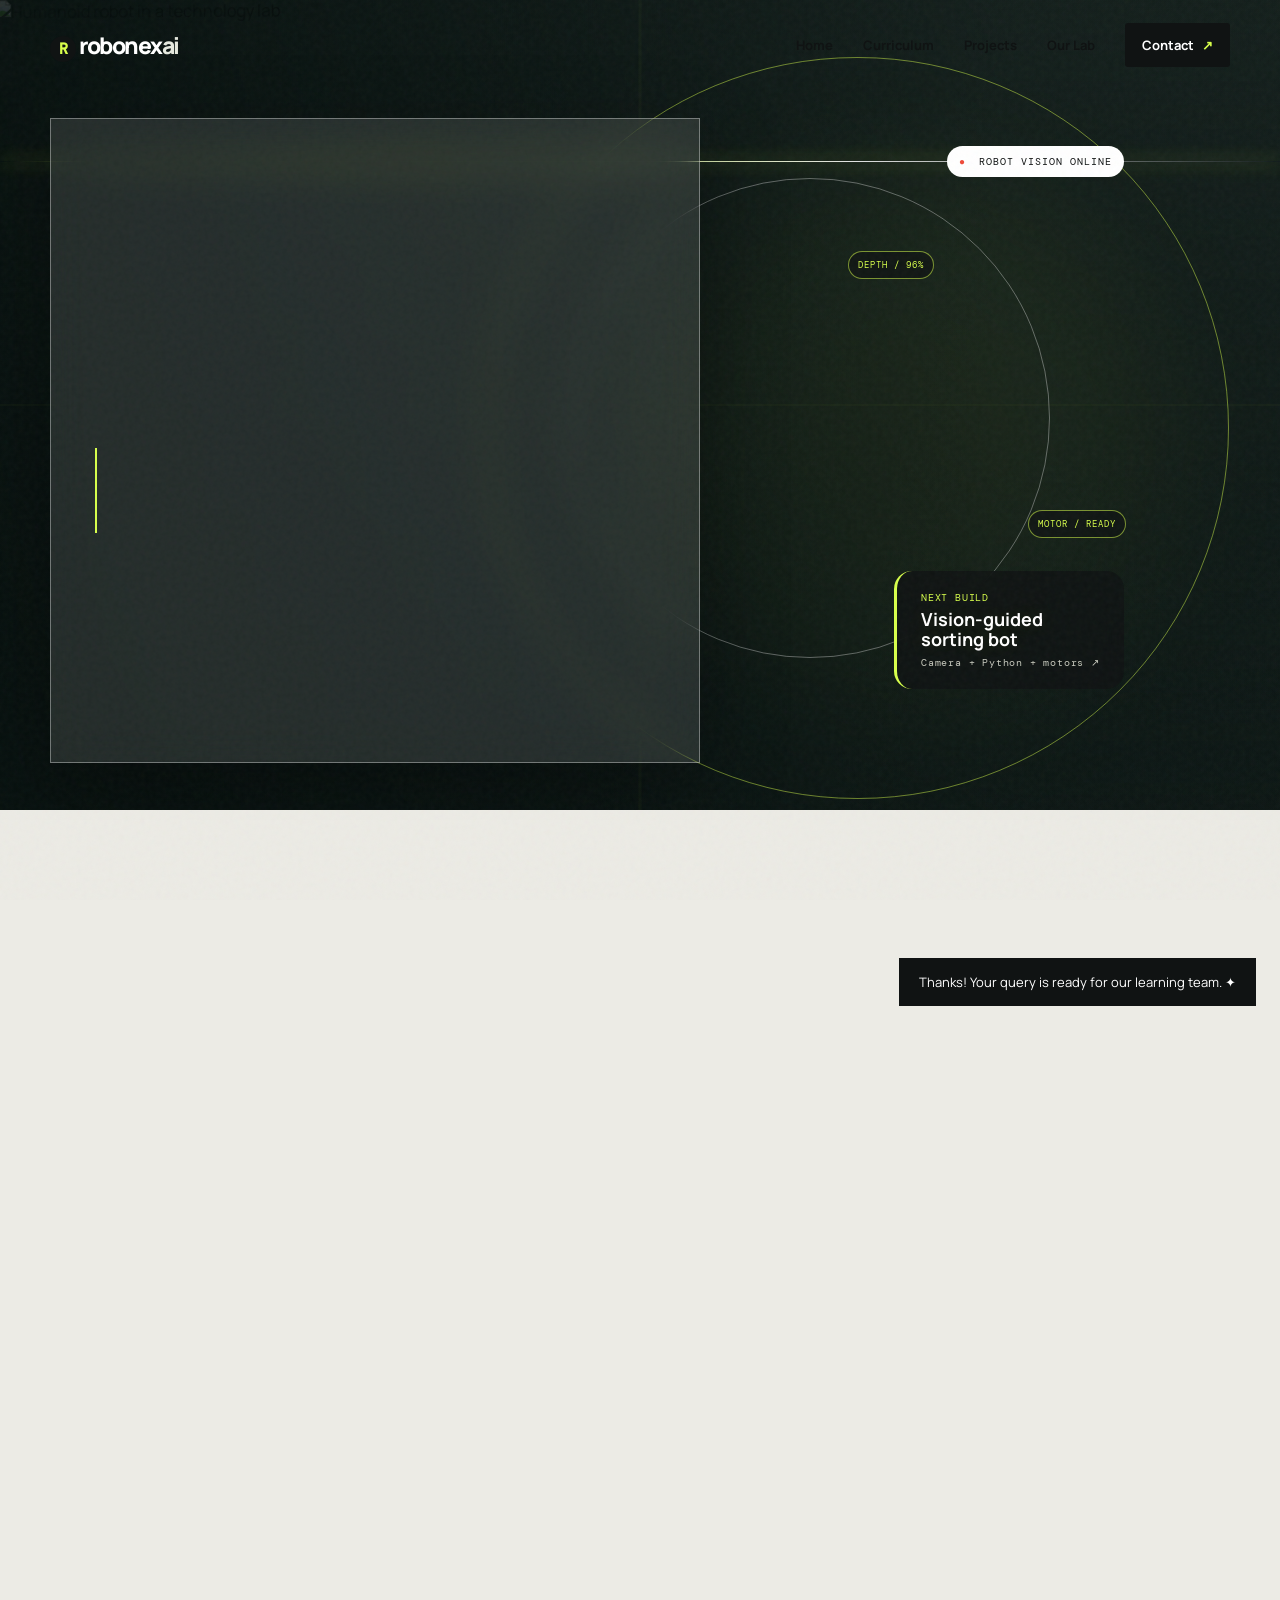
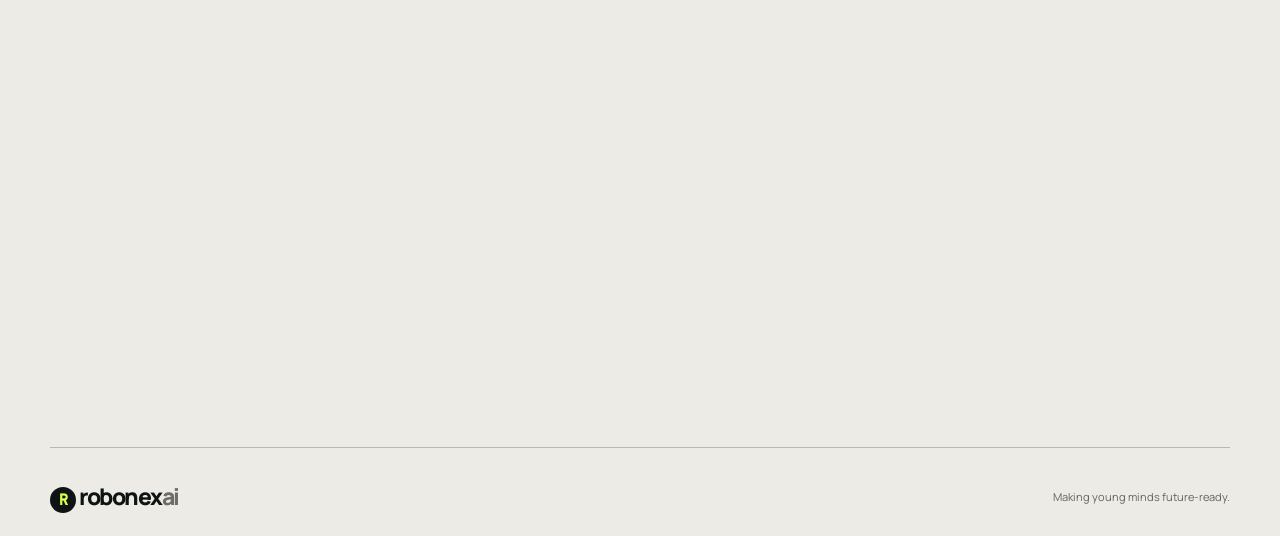
==== commit 8d2798bf: "Remove footer copyright text" ====
--- a/index.html
+++ b/index.html
@@ -73,7 +73,7 @@
 
       <section id="contact" class="cta wrap tilt-surface" data-tilt><div><p class="eyebrow"><span></span> LET'S BUILD THE FUTURE</p><h2>Give their curiosity<br />a <em>workbench.</em></h2><a class="phone-link" href="tel:+917667617870">☎ 7667617870</a><p class="contact-caption">Call our learning team for a free trial session.</p></div><form id="lead-form"><input required aria-label="Parent name" placeholder="Parent's name" /><input required type="tel" aria-label="Phone number" placeholder="Phone number" /><button class="button" type="submit">Book a free trial <b>→</b></button><p class="form-note">No spam. Just a friendly call from our learning team.</p></form></section>
     </main>
-    <footer class="wrap"><a class="brand" href="#home"><span class="brand-mark">R</span>robonex<span>ai</span></a><p>Making young minds future-ready.</p><p>© 2026 RoboNex AI</p></footer>
+    <footer class="wrap"><a class="brand" href="#home"><span class="brand-mark">R</span>robonex<span>ai</span></a><p>Making young minds future-ready.</p></footer>
     <div class="toast" role="status">Thanks! We'll be in touch shortly. ✦</div>
     <script src="script.js"></script>
   </body>
--- a/style.css
+++ b/style.css
@@ -1,3 +1,6 @@
+.lab-tool-photo{position:relative;width:118px;height:96px;flex:none;overflow:hidden;border-radius:22px;border:1px solid #fff;box-shadow:0 10px 22px #1113;transform:perspective(700px) rotateY(5deg);transition:transform .35s,box-shadow .35s}.lab-tool-photo:after{content:'VIEW LAB';position:absolute;left:8px;bottom:7px;padding:4px 6px;background:#101313b8;color:var(--acid);font:8px 'DM Mono';letter-spacing:.7px;opacity:0;transform:translateY(5px);transition:opacity .25s,transform .25s}.lab-tool-photo img{width:100%;height:100%;object-fit:cover;transition:transform .6s,filter .5s}.lab-tool:hover .lab-tool-photo{transform:perspective(700px) rotateY(0deg) translateY(-5px) scale(1.04);box-shadow:0 18px 30px #1114}.lab-tool:hover .lab-tool-photo:after{opacity:1;transform:translateY(0)}.lab-tool:hover .lab-tool-photo img{transform:scale(1.16);filter:saturate(1.2) contrast(1.08)}@media(max-width:760px){.lab-tool-photo{width:82px;height:72px;border-radius:17px}}
+.lab-tool{position:relative;overflow:hidden}.lab-tool-photo{width:72px;height:72px;flex:none;overflow:hidden;border-radius:18px;border:1px solid #fff;box-shadow:0 8px 16px #1112}.lab-tool-photo img{width:100%;height:100%;object-fit:cover;transition:transform .5s,filter .5s}.lab-tool:hover .lab-tool-photo img{transform:scale(1.16);filter:saturate(1.2) contrast(1.08)}.lab-card-type{animation:lab-card-type-in .9s steps(24,end) both;clip-path:inset(0 100% 0 0);border-right:1px solid var(--acid)}.lab-tool:nth-child(1) .lab-card-type{animation-delay:.35s}.lab-tool:nth-child(2) .lab-card-type{animation-delay:.6s}.lab-tool:nth-child(3) .lab-card-type{animation-delay:.85s}.lab-tool:nth-child(4) .lab-card-type{animation-delay:1.1s}.lab-detail-strip .lab-card-type:nth-child(1){animation-delay:1.35s}.lab-detail-strip .lab-card-type:nth-child(2){animation-delay:1.55s}.lab-detail-strip .lab-card-type:nth-child(3){animation-delay:1.75s}@keyframes lab-card-type-in{to{clip-path:inset(0 0 0 0);border-right-color:transparent}}@media(max-width:760px){.lab-tool-photo{width:58px;height:58px;border-radius:14px}.lab-tool{gap:10px}.lab-tool>div:last-child{min-width:0}.lab-card-type{clip-path:none;border-right:0;animation:lab-card-mobile-in .7s both}}@keyframes lab-card-mobile-in{from{opacity:0;transform:translateY(8px)}to{opacity:1;transform:translateY(0)}}@media(prefers-reduced-motion:reduce){.lab-card-type{animation:none;clip-path:none;border:0}}
+.lab-photo-frame{position:relative;min-height:550px;overflow:hidden;background:#18231f;border:1px solid #fff;box-shadow:0 18px 45px #1b282016}.lab-photo-frame img{width:100%;height:100%;min-height:550px;object-fit:cover;filter:saturate(.78) contrast(1.08);transition:transform .7s,filter .7s}.lab-photo-frame:hover img{transform:scale(1.08);filter:saturate(1.08) contrast(1.12)}.lab-photo-frame:after{content:'';position:absolute;inset:0;background:linear-gradient(0deg,#101313b8,transparent 55%);pointer-events:none}.lab-photo-frame span{position:absolute;z-index:1;left:20px;bottom:20px;padding:9px 12px;background:var(--acid);color:var(--ink);font:10px 'DM Mono';letter-spacing:1px}.lab-tool{display:flex;gap:16px;align-items:flex-start;padding:27px 10px;border-bottom:1px solid #2222;transition:transform .28s,background .28s,box-shadow .28s;border-radius:16px}.lab-tool:last-child{border-bottom:0}.lab-tool:hover{transform:translateX(8px) perspective(700px) rotateY(-2deg);background:#ffffffb8;box-shadow:0 12px 25px #1111}.lab-tool i{font-style:normal;display:grid;place-items:center;flex:none;width:46px;height:46px;border-radius:50%;background:var(--acid);font:18px 'DM Mono';box-shadow:inset 0 -4px 0 #1112,0 7px 14px #1111;transition:transform .3s,background .3s,color .3s}.lab-tool:nth-child(2) i{background:var(--purple)}.lab-tool:nth-child(3) i{background:var(--orange)}.lab-tool:nth-child(4) i{background:#b8e6d1}.lab-tool:hover i{transform:rotate(15deg) scale(1.12);background:var(--ink);color:var(--acid)}.lab-tool h2{font-size:20px;letter-spacing:-1px;margin:0 0 6px}.lab-tool p{font-size:12px;line-height:1.55;margin:0;color:#555}.lab-tool small{display:block;margin-top:8px;color:#6b7168;font-size:11px;line-height:1.5}.lab-type{display:inline-block;max-width:100%;clip-path:inset(0 100% 0 0);border-right:2px solid var(--acid);animation:lab-type-in 1.8s steps(32,end) forwards,caret-blink .75s step-end infinite}.lab-type-1{animation-delay:.1s}.lab-type-2{animation-delay:.55s}.lab-type-3{animation-delay:1.2s;color:#628b2d}.lab-type-4{animation-delay:2.3s}.lab-detail-strip{display:flex;justify-content:space-between;gap:15px;padding:20px 0 90px;border-top:1px solid #2223;font:10px 'DM Mono';letter-spacing:1px;color:#62675e}.lab-detail-strip span{transition:color .25s,transform .25s}.lab-detail-strip span:hover{color:#5e812b;transform:translateY(-4px)}@keyframes lab-type-in{to{clip-path:inset(0 0 0 0)}}@media(max-width:760px){.lab-type{display:block;clip-path:none;border-right:0;animation:lab-mobile-in .75s both}.lab-type-1{animation-delay:.1s}.lab-type-2{animation-delay:.3s}.lab-type-3{animation-delay:.55s}.lab-type-4{animation-delay:.8s}.lab-photo-frame,.lab-photo-frame img{min-height:360px}.lab-tool{padding:20px 6px}.lab-detail-strip{display:grid;gap:12px;padding-bottom:65px}}@keyframes lab-mobile-in{from{opacity:0;transform:translateY(12px)}to{opacity:1;transform:translateY(0)}}@media(prefers-reduced-motion:reduce){.lab-type{animation:none;clip-path:none;border:0}.lab-photo-frame img{transition:none}}
 .nav nav>a{position:relative;display:inline-flex;align-items:center;transition:color .25s,transform .25s,background .25s,box-shadow .25s;text-decoration:none}.nav nav>a:not(.nav-cta):after{content:'';position:absolute;left:0;right:0;bottom:-8px;height:2px;border-radius:99px;background:var(--acid);transform:scaleX(0);transform-origin:left;transition:transform .3s}.nav nav>a:not(.nav-cta):hover{transform:translateY(-4px) rotateX(8deg);color:#5e812b;text-shadow:0 5px 12px #10131322}.nav nav>a:not(.nav-cta):hover:after{transform:scaleX(1)}.nav nav>a:not(.nav-cta):before{content:'';position:absolute;inset:0;background:linear-gradient(110deg,transparent 25%,#d8ff4b66 50%,transparent 75%);transform:translateX(-130%);transition:transform .55s;pointer-events:none}.nav nav>a:not(.nav-cta):hover:before{transform:translateX(130%)}.nav nav>.nav-cta{transition:transform .25s,box-shadow .25s,color .25s}.nav nav>.nav-cta:hover{transform:translateY(-4px) rotateX(5deg);box-shadow:0 12px 24px #10131344;color:#fff!important}.nav nav>.nav-cta i{transition:transform .25s}.nav nav>.nav-cta:hover i{transform:translate(4px,-3px) rotate(8deg);display:inline-block}@media(max-width:760px){.nav nav>a:not(.nav-cta):hover{transform:none;text-shadow:none}.nav nav>a:not(.nav-cta):after,.nav nav>a:not(.nav-cta):before{display:none}}
 .learning-tree .tree-card{opacity:0;transform:perspective(1000px) translateY(32px) rotateX(7deg) rotateY(-2deg);animation:tree-card-in .8s cubic-bezier(.2,.8,.2,1) forwards;transform-style:preserve-3d}.learning-tree .tree-card:nth-child(1){animation-delay:.25s}.learning-tree .tree-card:nth-child(2){animation-delay:.4s}.learning-tree .tree-card:nth-child(3){animation-delay:.55s}.learning-tree .tree-card:nth-child(4){animation-delay:.7s}.learning-tree .tree-card:nth-child(5){animation-delay:.85s}.learning-tree .tree-card:nth-child(6){animation-delay:1s}.learning-tree .tree-card:nth-child(7){animation-delay:1.15s}.learning-tree .tree-card h2{width:max-content;max-width:100%;overflow:hidden;white-space:nowrap;border-right:2px solid var(--acid);clip-path:inset(0 100% 0 0);animation:tree-heading-type 1.5s steps(28,end) forwards;animation-delay:var(--tree-heading-delay,1.35s)}.learning-tree .tree-card:nth-child(1) h2{--tree-heading-delay:1.2s}.learning-tree .tree-card:nth-child(2) h2{--tree-heading-delay:1.4s}.learning-tree .tree-card:nth-child(3) h2{--tree-heading-delay:1.6s}.learning-tree .tree-card:nth-child(4) h2{--tree-heading-delay:1.8s}.learning-tree .tree-card:nth-child(5) h2{--tree-heading-delay:2s}.learning-tree .tree-card:nth-child(6) h2{--tree-heading-delay:2.2s}.learning-tree .tree-card:nth-child(7) h2{--tree-heading-delay:2.4s}.learning-tree .tree-card li{animation:tree-item-in .5s ease both;animation-delay:calc(var(--tree-heading-delay,1.2s) + .25s)}.learning-tree .tree-card li:nth-child(2){animation-delay:calc(var(--tree-heading-delay,1.2s) + .35s)}.learning-tree .tree-card li:nth-child(3){animation-delay:calc(var(--tree-heading-delay,1.2s) + .45s)}.learning-tree .tree-card li:nth-child(4){animation-delay:calc(var(--tree-heading-delay,1.2s) + .55s)}.learning-tree .tree-card li:nth-child(5){animation-delay:calc(var(--tree-heading-delay,1.2s) + .65s)}@keyframes tree-card-in{to{opacity:1;transform:perspective(1000px) translateY(0) rotateX(0) rotateY(0)}}@keyframes tree-heading-type{to{clip-path:inset(0 0 0 0)}}@keyframes tree-item-in{from{opacity:0;transform:translateX(-10px)}to{opacity:1;transform:translateX(0)}}@media(max-width:760px){.learning-tree .tree-card h2{white-space:normal;width:auto;border-right:0;clip-path:none;animation:tree-item-in .7s ease both}.learning-tree .tree-card{transform:translateY(24px);animation-name:tree-card-mobile-in}}@keyframes tree-card-mobile-in{to{opacity:1;transform:translateY(0)}}@media(prefers-reduced-motion:reduce){.learning-tree .tree-card,.learning-tree .tree-card h2,.learning-tree .tree-card li{animation:none;opacity:1;transform:none;clip-path:none;border:0}}
 .tree-root-line{animation:tree-root-rise .8s cubic-bezier(.2,.8,.2,1) both}.tree-root-line>span{animation:tree-root-icon 1.2s .15s ease both}.tree-root-line>div{display:flex;align-items:center;gap:10px;flex-wrap:wrap}.tree-root-line small{display:inline;font-size:10px}.tree-root-line strong{font-size:18px;line-height:1}.tree-divider{color:#75835e;font:14px 'DM Mono'}.tree-root-line:hover>span{transform:rotate(18deg) scale(1.1);box-shadow:0 8px 18px #1114}.tree-root-line:hover strong{color:#55752a;text-shadow:0 0 14px #d8ff4b66}@keyframes tree-root-rise{from{opacity:0;transform:translateY(20px)}to{opacity:1;transform:translateY(0)}}@keyframes tree-root-icon{from{opacity:0;transform:scale(.65) rotate(-20deg)}to{opacity:1;transform:scale(1) rotate(0)}}@media(max-width:760px){.tree-root-line{gap:10px}.tree-root-line>div{gap:7px}.tree-root-line strong{font-size:15px}.tree-divider{font-size:11px}}
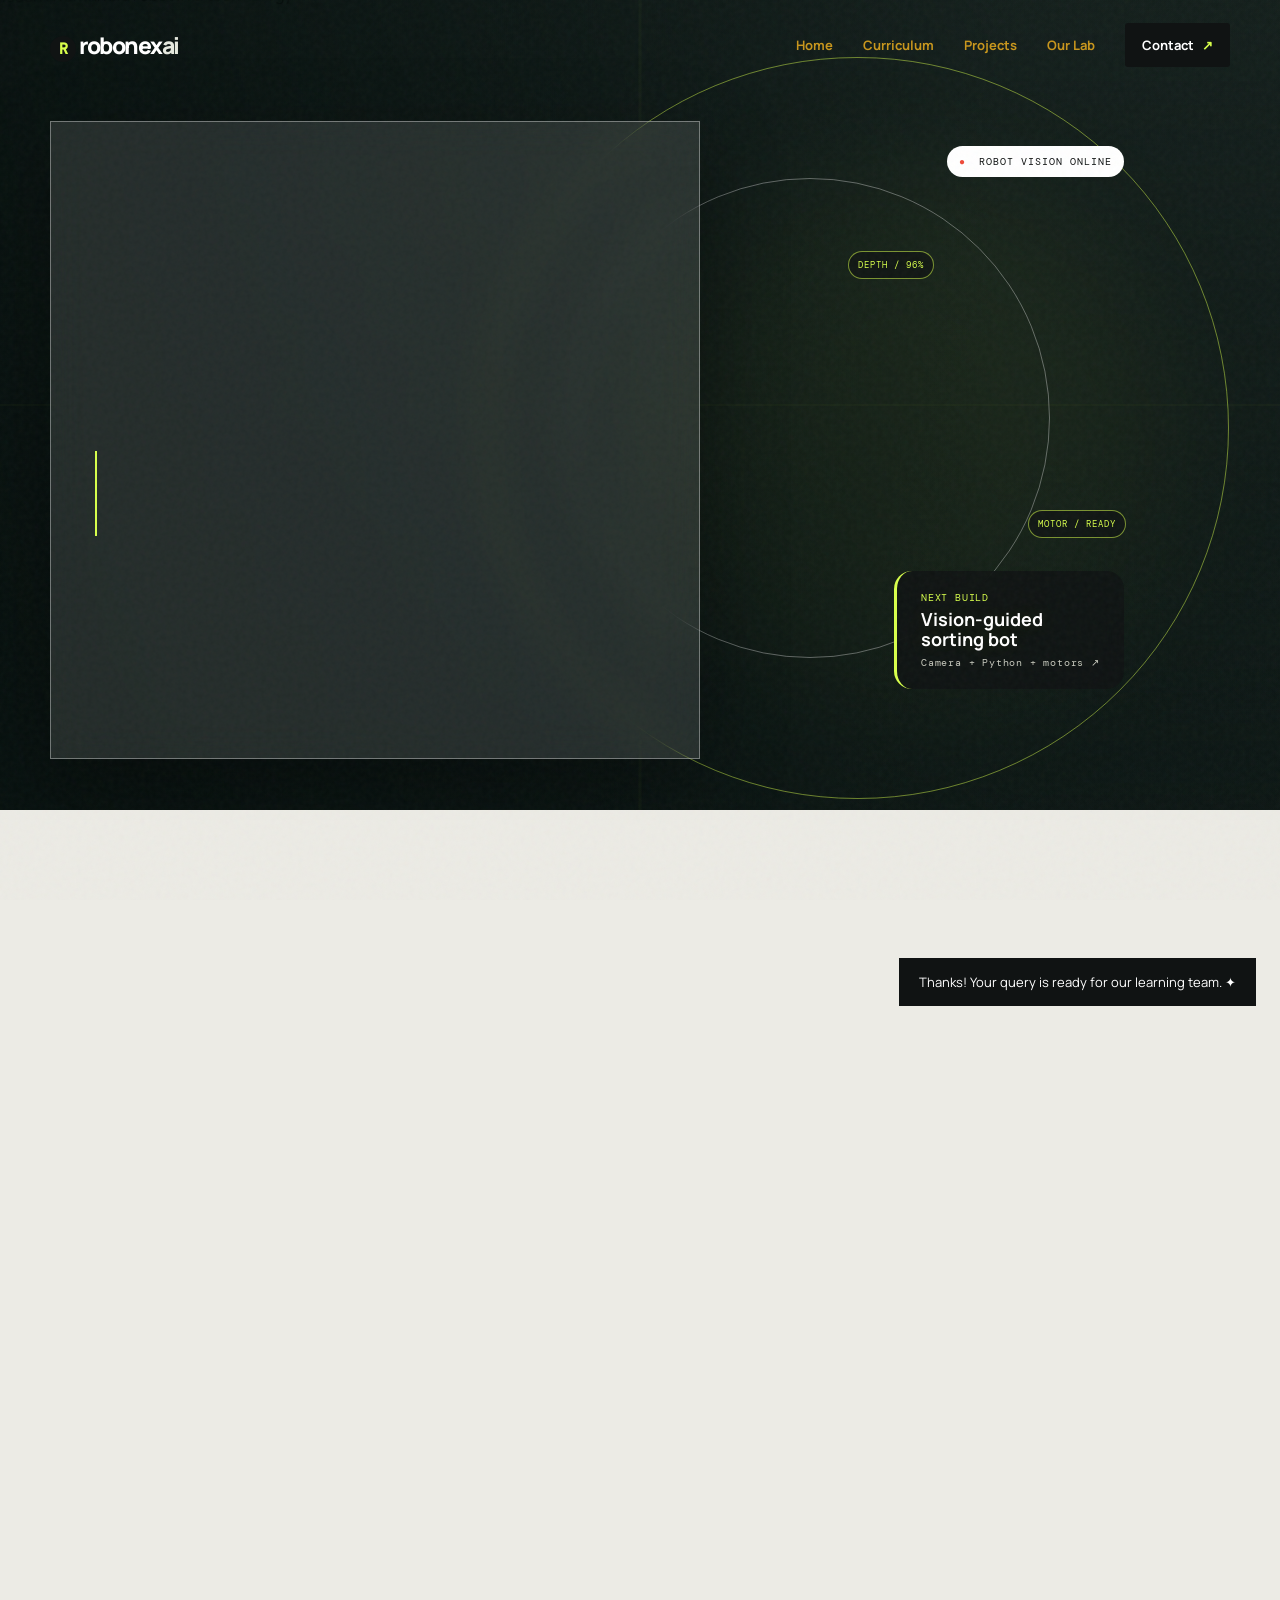
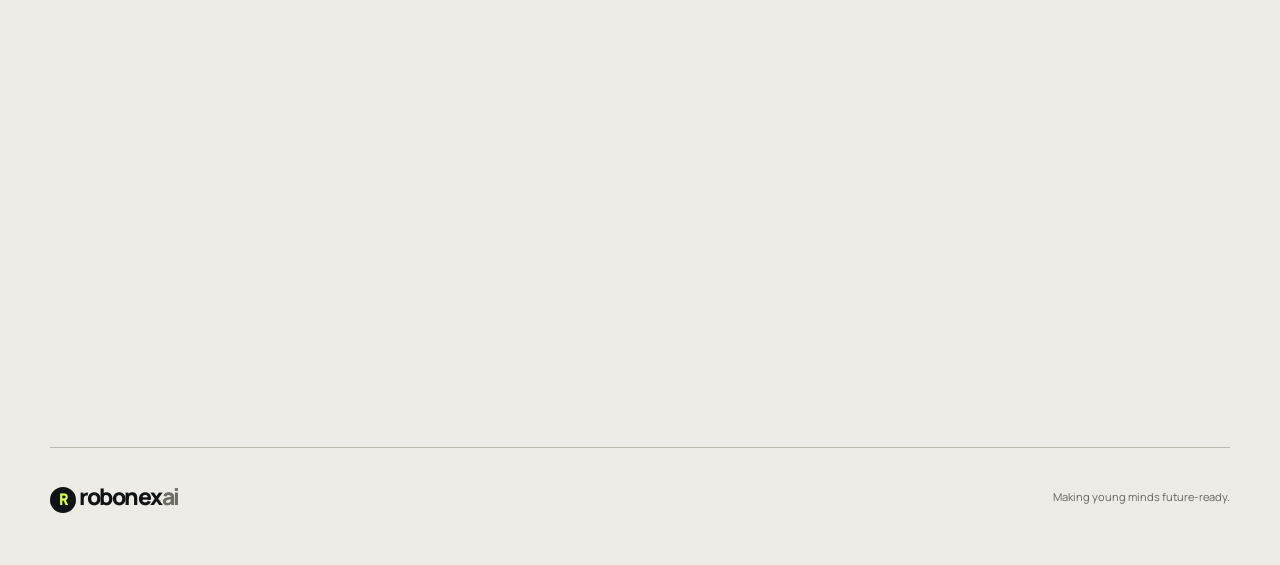
==== commit 99205605: "Fix mobile robot hero to full screen and update nav font color to dark golden" ====
--- a/index.html
+++ b/index.html
@@ -16,11 +16,11 @@
   <body>
     <div class="grain"></div>
     <header class="nav wrap">
-      <a class="brand" href="#home" aria-label="RoboNex home"><span class="brand-mark">R</span>robonex<span>ai</span></a>
+      <a class="brand" href="home.html" aria-label="RoboNex home"><span class="brand-mark">R</span>robonex<span>ai</span></a>
       <button class="menu" aria-label="Open menu" aria-expanded="false">☰</button>
       <nav>
-        <a href="curriculum.html">Curriculum</a><a href="projects.html">Projects</a><a href="lab.html">Our Lab</a><a href="#contact">Contact</a>
-        <a class="nav-cta" href="#contact">Book a trial <i>↗</i></a>
+        <a href="home.html">Home</a><a href="curriculum.html">Curriculum</a><a href="projects.html">Projects</a><a href="lab.html">Our Lab</a><a href="home.html#contact">Contact</a>
+        <a class="nav-cta" href="home.html#contact">Book a trial <i>↗</i></a>
       </nav>
     </header>
 
--- a/style.css
+++ b/style.css
@@ -1,3 +1,16 @@
+:root{overflow-x:hidden}html{overflow-x:hidden;width:100%;-webkit-text-size-adjust:100%}body{width:100%;min-width:0;overflow-x:hidden}img{max-width:100%;height:auto}a,button,input,textarea{touch-action:manipulation}.wrap{max-width:1180px}.home-page main,.inner-page main{width:100%;overflow:hidden}.inner-page .nav,.home-page .nav{max-width:1180px}.inner-page .nav nav,.home-page .nav nav{max-width:calc(100vw - 32px)}@media(max-width:760px){.wrap{width:calc(100% - 32px);max-width:none}.nav{width:calc(100% - 32px);min-height:70px}.nav nav{max-width:calc(100vw - 32px);box-sizing:border-box}.inner-hero h1{letter-spacing:-4px;overflow-wrap:anywhere}.tree-grid,.all-projects,.topic-grid,.lab-layout{min-width:0}.tree-card,.all-projects article,.topic-panel,.lab-tool{min-width:0;overflow:hidden}.tree-card h2,.tree-card li,.lab-tool p,.lab-tool small{overflow-wrap:anywhere}.home-page .home-hero-inner{overflow:hidden}.home-page .home-summary{overflow:hidden}.home-page .home-summary h1,.home-page .hero-truth,.home-page .home-lead{overflow-wrap:anywhere}.home-contact{width:calc(100% - 32px);box-sizing:border-box}.query-form{min-width:0}.query-form input,.query-form textarea{min-width:0;max-width:100%;box-sizing:border-box}}
+/* Navigation link styling: Home, Curriculum, Projects, Our Lab in Dark Golden */
+:root{--dark-golden:#c8961e;--dark-golden-hover:#ffd700;--dark-golden-glow:rgba(200,150,30,0.5)}
+.nav nav>a:not(.nav-cta),.home-nav nav>a:not(.nav-cta),.inner-page .nav nav>a:not(.nav-cta),.home-page .home-nav nav>a:not(.nav-cta){color:var(--dark-golden)!important;font-weight:700!important;text-decoration:none!important;transition:color .25s ease,text-shadow .25s ease,transform .25s ease!important}
+.nav nav>a:not(.nav-cta):hover,.home-nav nav>a:not(.nav-cta):hover,.inner-page .nav nav>a:not(.nav-cta):hover,.home-page .home-nav nav>a:not(.nav-cta):hover{color:var(--dark-golden-hover)!important;text-shadow:0 0 14px var(--dark-golden-glow)!important}
+.nav nav>a:not(.nav-cta):after,.home-nav nav>a:not(.nav-cta):after{background:var(--dark-golden)!important}
+.inner-page .nav nav{padding:8px 10px;border:1px solid rgba(200,150,30,0.3);border-radius:999px;background:#101313e8;box-shadow:0 10px 25px #10131318;backdrop-filter:blur(12px)}
+.inner-page .nav .brand{color:var(--ink)}
+.inner-page .nav .brand span:not(.brand-mark){color:#6d6d66}
+.home-nav .menu,.inner-page .nav .menu,.nav .menu{color:var(--dark-golden)!important}
+.home-summary{width:min(560px,100%);padding:32px}.home-summary h1{font-size:clamp(48px,5.8vw,82px)}.home-summary .home-lead{max-width:460px;font-size:14px}.hero-truth{margin:16px 0 19px;font-size:11px}@media(max-width:760px){.home-summary{padding:21px 18px}.home-summary h1{font-size:clamp(38px,11vw,60px)}.home-summary .home-lead{font-size:11px}.hero-truth{margin:13px 0 16px;font-size:9px}}
+.home-page{overflow-x:hidden}.home-hero{min-height:calc(100dvh - 90px);isolation:isolate}.home-hero-media{height:100%;min-height:calc(100dvh - 90px)}.home-hero-media img{display:block;min-width:100%;min-height:100%;object-fit:cover;object-position:center;will-change:transform}.home-hero-inner{min-height:calc(100dvh - 90px);width:min(1180px,calc(100% - 48px));box-sizing:border-box}.home-summary{max-width:650px;box-sizing:border-box}.home-live-tag,.home-project-note{max-width:calc(100vw - 32px);box-sizing:border-box}@media(max-width:760px){.home-hero{min-height:100dvh;height:auto}.home-hero-media{position:absolute;height:100%;min-height:100%;inset:0}.home-hero-media img{object-position:62% center;min-width:100%;height:100%;min-height:100%;object-fit:cover}.home-hero-inner{width:100%;min-height:100dvh;height:auto;padding:92px 16px 32px;box-sizing:border-box;align-items:end}.home-summary{max-height:none;margin:0;width:100%;padding:24px 20px}.home-summary h1{font-size:clamp(40px,12.5vw,66px);overflow-wrap:normal}.hero-truth{max-width:100%;overflow:hidden}.home-lead{max-width:100%;font-size:12px}.home-actions{gap:12px}.home-actions .button{min-height:44px}.home-phone{font-size:11px}.home-live-tag{top:78px;right:16px;font-size:8px}.home-project-note{display:none}.home-orbit-one{width:115vw;height:115vw;right:-42%;top:12%}.home-orbit-two{width:76vw;height:76vw;right:-3%;top:25%}}
+.lab-hero{position:relative;transform-origin:center left;animation:lab-hero-zoom 8s ease-in-out infinite alternate}.lab-hero:after{content:'';position:absolute;left:42%;top:20%;width:220px;height:220px;border-radius:50%;background:#d8ff4b24;filter:blur(55px);z-index:-1;animation:lab-hero-glow 6s ease-in-out infinite alternate}.lab-hero h1{transition:transform .35s,text-shadow .35s}.lab-hero:hover h1{transform:translateX(8px) scale(1.015);text-shadow:0 10px 25px #1112}.lab-hero h1 em{display:inline-block;transition:color .3s,transform .3s}.lab-hero:hover h1 em{color:#628b2d;transform:translateX(5px)}@keyframes lab-hero-zoom{0%{transform:scale(1)}50%{transform:scale(1.012)}100%{transform:scale(1.025)}}@keyframes lab-hero-glow{from{opacity:.35;transform:scale(.8)}to{opacity:.85;transform:scale(1.2)}}@media(prefers-reduced-motion:reduce){.lab-hero,.lab-hero:after{animation:none}}
 .lab-tool-photo{position:relative;width:118px;height:96px;flex:none;overflow:hidden;border-radius:22px;border:1px solid #fff;box-shadow:0 10px 22px #1113;transform:perspective(700px) rotateY(5deg);transition:transform .35s,box-shadow .35s}.lab-tool-photo:after{content:'VIEW LAB';position:absolute;left:8px;bottom:7px;padding:4px 6px;background:#101313b8;color:var(--acid);font:8px 'DM Mono';letter-spacing:.7px;opacity:0;transform:translateY(5px);transition:opacity .25s,transform .25s}.lab-tool-photo img{width:100%;height:100%;object-fit:cover;transition:transform .6s,filter .5s}.lab-tool:hover .lab-tool-photo{transform:perspective(700px) rotateY(0deg) translateY(-5px) scale(1.04);box-shadow:0 18px 30px #1114}.lab-tool:hover .lab-tool-photo:after{opacity:1;transform:translateY(0)}.lab-tool:hover .lab-tool-photo img{transform:scale(1.16);filter:saturate(1.2) contrast(1.08)}@media(max-width:760px){.lab-tool-photo{width:82px;height:72px;border-radius:17px}}
 .lab-tool{position:relative;overflow:hidden}.lab-tool-photo{width:72px;height:72px;flex:none;overflow:hidden;border-radius:18px;border:1px solid #fff;box-shadow:0 8px 16px #1112}.lab-tool-photo img{width:100%;height:100%;object-fit:cover;transition:transform .5s,filter .5s}.lab-tool:hover .lab-tool-photo img{transform:scale(1.16);filter:saturate(1.2) contrast(1.08)}.lab-card-type{animation:lab-card-type-in .9s steps(24,end) both;clip-path:inset(0 100% 0 0);border-right:1px solid var(--acid)}.lab-tool:nth-child(1) .lab-card-type{animation-delay:.35s}.lab-tool:nth-child(2) .lab-card-type{animation-delay:.6s}.lab-tool:nth-child(3) .lab-card-type{animation-delay:.85s}.lab-tool:nth-child(4) .lab-card-type{animation-delay:1.1s}.lab-detail-strip .lab-card-type:nth-child(1){animation-delay:1.35s}.lab-detail-strip .lab-card-type:nth-child(2){animation-delay:1.55s}.lab-detail-strip .lab-card-type:nth-child(3){animation-delay:1.75s}@keyframes lab-card-type-in{to{clip-path:inset(0 0 0 0);border-right-color:transparent}}@media(max-width:760px){.lab-tool-photo{width:58px;height:58px;border-radius:14px}.lab-tool{gap:10px}.lab-tool>div:last-child{min-width:0}.lab-card-type{clip-path:none;border-right:0;animation:lab-card-mobile-in .7s both}}@keyframes lab-card-mobile-in{from{opacity:0;transform:translateY(8px)}to{opacity:1;transform:translateY(0)}}@media(prefers-reduced-motion:reduce){.lab-card-type{animation:none;clip-path:none;border:0}}
 .lab-photo-frame{position:relative;min-height:550px;overflow:hidden;background:#18231f;border:1px solid #fff;box-shadow:0 18px 45px #1b282016}.lab-photo-frame img{width:100%;height:100%;min-height:550px;object-fit:cover;filter:saturate(.78) contrast(1.08);transition:transform .7s,filter .7s}.lab-photo-frame:hover img{transform:scale(1.08);filter:saturate(1.08) contrast(1.12)}.lab-photo-frame:after{content:'';position:absolute;inset:0;background:linear-gradient(0deg,#101313b8,transparent 55%);pointer-events:none}.lab-photo-frame span{position:absolute;z-index:1;left:20px;bottom:20px;padding:9px 12px;background:var(--acid);color:var(--ink);font:10px 'DM Mono';letter-spacing:1px}.lab-tool{display:flex;gap:16px;align-items:flex-start;padding:27px 10px;border-bottom:1px solid #2222;transition:transform .28s,background .28s,box-shadow .28s;border-radius:16px}.lab-tool:last-child{border-bottom:0}.lab-tool:hover{transform:translateX(8px) perspective(700px) rotateY(-2deg);background:#ffffffb8;box-shadow:0 12px 25px #1111}.lab-tool i{font-style:normal;display:grid;place-items:center;flex:none;width:46px;height:46px;border-radius:50%;background:var(--acid);font:18px 'DM Mono';box-shadow:inset 0 -4px 0 #1112,0 7px 14px #1111;transition:transform .3s,background .3s,color .3s}.lab-tool:nth-child(2) i{background:var(--purple)}.lab-tool:nth-child(3) i{background:var(--orange)}.lab-tool:nth-child(4) i{background:#b8e6d1}.lab-tool:hover i{transform:rotate(15deg) scale(1.12);background:var(--ink);color:var(--acid)}.lab-tool h2{font-size:20px;letter-spacing:-1px;margin:0 0 6px}.lab-tool p{font-size:12px;line-height:1.55;margin:0;color:#555}.lab-tool small{display:block;margin-top:8px;color:#6b7168;font-size:11px;line-height:1.5}.lab-type{display:inline-block;max-width:100%;clip-path:inset(0 100% 0 0);border-right:2px solid var(--acid);animation:lab-type-in 1.8s steps(32,end) forwards,caret-blink .75s step-end infinite}.lab-type-1{animation-delay:.1s}.lab-type-2{animation-delay:.55s}.lab-type-3{animation-delay:1.2s;color:#628b2d}.lab-type-4{animation-delay:2.3s}.lab-detail-strip{display:flex;justify-content:space-between;gap:15px;padding:20px 0 90px;border-top:1px solid #2223;font:10px 'DM Mono';letter-spacing:1px;color:#62675e}.lab-detail-strip span{transition:color .25s,transform .25s}.lab-detail-strip span:hover{color:#5e812b;transform:translateY(-4px)}@keyframes lab-type-in{to{clip-path:inset(0 0 0 0)}}@media(max-width:760px){.lab-type{display:block;clip-path:none;border-right:0;animation:lab-mobile-in .75s both}.lab-type-1{animation-delay:.1s}.lab-type-2{animation-delay:.3s}.lab-type-3{animation-delay:.55s}.lab-type-4{animation-delay:.8s}.lab-photo-frame,.lab-photo-frame img{min-height:360px}.lab-tool{padding:20px 6px}.lab-detail-strip{display:grid;gap:12px;padding-bottom:65px}}@keyframes lab-mobile-in{from{opacity:0;transform:translateY(12px)}to{opacity:1;transform:translateY(0)}}@media(prefers-reduced-motion:reduce){.lab-type{animation:none;clip-path:none;border:0}.lab-photo-frame img{transition:none}}
@@ -38,3 +51,28 @@
 .skills-glass{margin-top:16px;padding:32px;background:linear-gradient(120deg,#ffffffb9,#e6f0ed88);border:1px solid #fff;display:grid;grid-template-columns:.8fr 1.4fr auto;align-items:center;gap:28px;box-shadow:0 15px 40px #1523210c;backdrop-filter:blur(14px)}.skills-glass h3{font-size:24px;letter-spacing:-1.5px;margin:0}.skill-pills{display:flex;flex-wrap:wrap;gap:8px}.skill-pills a{font-size:11px;text-decoration:none;color:var(--ink);border:1px solid #1b22222b;background:#ffffff8c;padding:9px 10px;transition:.2s}.skill-pills a:hover{background:var(--acid);transform:translateY(-2px);border-color:var(--ink)}.more-projects{display:inline-block;color:var(--acid);font-size:13px;font-weight:800;text-decoration:none;margin-top:29px}.more-projects span{margin-left:12px;font-size:18px}
 .inner-page{background:radial-gradient(circle at 85% 5%,#d8ff4b66,transparent 24%),radial-gradient(circle at 10% 45%,#cdb8ff55,transparent 24%),#eeece5}.inner-hero{padding:80px 0 65px;max-width:850px}.inner-hero h1{font-size:clamp(54px,8vw,108px);line-height:.9;letter-spacing:-7px;margin:0}.inner-hero>p:last-child{max-width:510px;line-height:1.7;font-size:15px;margin:28px 0 0}.learning-tree{padding:44px;background:#ffffff8a;border:1px solid #fff;box-shadow:0 18px 50px #303b2a0f;backdrop-filter:blur(18px);margin-bottom:80px}.tree-root{display:flex;align-items:center;justify-content:center;gap:14px}.tree-root span{display:grid;place-items:center;height:45px;width:45px;background:var(--ink);color:var(--acid);border-radius:50%;font-size:18px}.tree-root small{display:block;font:10px 'DM Mono';letter-spacing:1px}.tree-root strong{font-size:18px}.tree-line{height:44px;width:1px;background:var(--ink);margin:auto}.tree-grid{display:grid;grid-template-columns:repeat(3,1fr);gap:14px}.tree-card{padding:23px;background:#fdfcf8b3;border:1px solid #2222;transition:.25s}.tree-card:hover{background:#fff;transform:translateY(-6px);box-shadow:0 15px 30px #1112}.tree-card i{font-style:normal;font-size:27px;display:inline-grid;place-items:center;background:var(--acid);width:45px;height:45px;margin-bottom:28px}.tree-card:nth-child(2) i{background:var(--purple)}.tree-card:nth-child(3) i{background:var(--orange)}.tree-card p,.all-projects small{font:10px 'DM Mono';letter-spacing:1px;margin:0 0 8px}.tree-card h2{font-size:21px;line-height:1;letter-spacing:-1.3px;margin:0 0 15px}.tree-card ul{list-style:none;margin:0;padding:0;border-top:1px solid #2222}.tree-card li{padding:8px 0 8px 15px;border-bottom:1px solid #2221;font-size:12px;line-height:1.35;position:relative}.tree-card li:before{content:'·';position:absolute;left:1px;font-weight:bold}.software-strip{padding:0 0 100px}.software-strip>div{display:flex;flex-wrap:wrap;gap:9px}.software-strip span{border:1px solid #2223;padding:10px 12px;background:#ffffff80;font-size:12px}.all-projects{display:grid;grid-template-columns:repeat(3,1fr);gap:16px;padding-bottom:100px}.all-projects article{min-height:370px;position:relative;overflow:hidden;background:#111;color:#fff}.all-projects img{width:100%;height:100%;position:absolute;inset:0;object-fit:cover;filter:brightness(.62);transition:.5s}.all-projects article:hover img{transform:scale(1.08);filter:brightness(.4)}.all-projects article>div{position:absolute;bottom:0;padding:22px}.all-projects i{display:grid;place-items:center;width:38px;height:38px;background:var(--acid);color:var(--ink);font-style:normal;margin-bottom:55px;transition:.25s}.all-projects article:hover i{transform:rotate(12deg);background:var(--purple)}.all-projects h2{font-size:24px;letter-spacing:-1.5px;margin:5px 0}.all-projects p{font-size:12px;line-height:1.5;margin:0;color:#eee}.lab-layout{padding:0 0 100px;display:grid;grid-template-columns:1.1fr .9fr;gap:18px}.lab-layout>img{width:100%;height:550px;object-fit:cover;filter:saturate(.75)}.lab-list{background:#ffffff92;backdrop-filter:blur(15px);padding:15px}.lab-list article{display:flex;gap:16px;padding:27px 8px;border-bottom:1px solid #2222}.lab-list article:last-child{border:0}.lab-list i{font-style:normal;background:var(--acid);width:36px;height:36px;display:grid;place-items:center;flex:none}.lab-list h2{font-size:19px;letter-spacing:-1px;margin:0 0 6px}.lab-list p{font-size:12px;line-height:1.6;margin:0;color:#555}
 @media(max-width:760px){.wrap{width:min(100% - 32px,1180px)}.nav{height:70px}.menu{display:block;border:0;background:none;font-size:24px}.nav nav{display:none;position:absolute;right:16px;top:65px;background:var(--paper);padding:20px;z-index:10;box-shadow:0 8px 25px #0002}.nav nav.open{display:grid;gap:16px}.hero{grid-template-columns:1fr;padding:46px 0 62px;gap:44px}.hero h1{font-size:56px}.hero-visual{height:400px}.section{padding:76px 0}.section-head{display:block}.section-head h2,.why-copy h2{font-size:42px}.section-head>p{margin-top:20px}.level-grid,.why{grid-template-columns:1fr}.level-card{min-height:310px}.project-grid{grid-template-columns:1fr;grid-template-rows:330px 250px 250px}.project-large{grid-row:auto}.projects-section{padding:76px 0}.dark .outline-btn{display:inline-block;margin-top:20px}.why{gap:45px}.why-image{height:430px}.floating-note{right:15px;bottom:20px}.cta{width:100%;padding:46px 16px;display:grid;margin:0;gap:35px}.cta h2{font-size:39px}.cta form{width:100%}footer{display:grid;gap:8px}.hero-proof{margin-top:38px}}
+
+/* Final Authoritative Overrides: Full-screen mobile hero robot photo & Dark Golden nav links */
+:root{--dark-golden:#c8961e;--dark-golden-hover:#ffd700;--dark-golden-glow:rgba(200,150,30,0.5)}
+.nav nav>a:not(.nav-cta),.home-nav nav>a:not(.nav-cta),.inner-page .nav nav>a:not(.nav-cta),.home-page .home-nav nav>a:not(.nav-cta){color:var(--dark-golden)!important;font-weight:700!important}
+.nav nav>a:not(.nav-cta):hover,.home-nav nav>a:not(.nav-cta):hover,.inner-page .nav nav>a:not(.nav-cta):hover,.home-page .home-nav nav>a:not(.nav-cta):hover{color:var(--dark-golden-hover)!important;text-shadow:0 0 14px var(--dark-golden-glow)!important}
+@media(max-width:760px){
+.home-page .home-hero,.home-hero{position:relative!important;min-height:100vh!important;min-height:100dvh!important;min-height:100svh!important;height:100dvh!important;width:100%!important;padding:0!important;margin:0!important;overflow:hidden!important;display:flex!important;flex-direction:column!important;justify-content:flex-end!important;align-items:stretch!important;background:#101a17!important}
+.home-page .home-hero-media,.home-hero-media{position:absolute!important;inset:0!important;top:0!important;left:0!important;right:0!important;bottom:0!important;width:100%!important;height:100%!important;min-height:100%!important;z-index:1!important;overflow:hidden!important;background:#101a17!important}
+.home-page .home-hero-media img,.home-hero-media img{position:absolute!important;top:0!important;left:0!important;width:100%!important;height:100%!important;min-width:100%!important;min-height:100%!important;object-fit:cover!important;object-position:center top!important;display:block!important;filter:saturate(.85) contrast(1.1)!important}
+.home-page .home-hero-media:after,.home-hero-media:after{content:''!important;position:absolute!important;inset:0!important;background:linear-gradient(180deg,rgba(16,26,23,0.2) 0%,rgba(16,26,23,0.05) 25%,rgba(16,26,23,0.6) 65%,rgba(16,26,23,0.96) 100%)!important;z-index:2!important;pointer-events:none!important}
+.home-page .home-hero-inner,.home-hero-inner{position:relative!important;z-index:3!important;width:100%!important;min-height:100dvh!important;height:100dvh!important;display:flex!important;flex-direction:column!important;justify-content:flex-end!important;align-items:stretch!important;padding:76px 16px 20px!important;box-sizing:border-box!important;overflow:hidden!important}
+.home-page .home-summary,.home-summary{position:relative!important;width:100%!important;max-width:100%!important;margin:0!important;padding:16px 14px!important;background:rgba(16,19,19,0.78)!important;border:1px solid rgba(200,150,30,0.45)!important;border-radius:18px!important;box-shadow:0 16px 40px rgba(0,0,0,0.55)!important;backdrop-filter:blur(14px)!important;-webkit-backdrop-filter:blur(14px)!important;box-sizing:border-box!important}
+.home-page .home-summary h1,.home-summary h1{font-size:clamp(28px,9vw,44px)!important;line-height:1.02!important;margin-bottom:5px!important;letter-spacing:-2px!important}
+.home-summary .eyebrow{font-size:8.5px!important;margin-bottom:6px!important}
+.home-page .hero-truth,.hero-truth{margin:6px 0 8px!important;padding-left:10px!important;font-size:8px!important;line-height:1.25!important}
+.home-page .home-lead,.home-lead{font-size:10.5px!important;line-height:1.4!important;margin:6px 0 10px!important}
+.home-page .home-actions,.home-actions{display:flex!important;align-items:center!important;gap:8px!important;flex-wrap:wrap!important}
+.home-page .home-actions .button,.home-actions .button{min-height:38px!important;padding:8px 12px!important;font-size:11.5px!important}
+.home-page .home-phone,.home-phone{font-size:10.5px!important}
+.home-page .home-live-tag,.home-live-tag{top:76px!important;right:16px!important;font-size:8.5px!important;z-index:4!important}
+.home-project-note{display:none!important}
+.inner-page .nav nav,.home-page .home-nav nav,.nav nav{border-radius:14px!important;padding:18px!important;background:#101313f2!important;box-shadow:0 15px 30px #0008!important;border:1px solid rgba(200,150,30,0.35)!important}
+.nav nav>a:not(.nav-cta),.home-nav nav>a:not(.nav-cta),.inner-page .nav nav>a:not(.nav-cta),.home-page .home-nav nav>a:not(.nav-cta),.nav nav.open>a:not(.nav-cta),.home-nav nav.open>a:not(.nav-cta),.inner-page .nav nav.open>a:not(.nav-cta){color:var(--dark-golden)!important}
+.nav nav>a:not(.nav-cta):hover,.home-nav nav>a:not(.nav-cta):hover,.inner-page .nav nav>a:not(.nav-cta):hover,.home-page .home-nav nav>a:not(.nav-cta):hover,.nav nav.open>a:not(.nav-cta):hover,.home-nav nav.open>a:not(.nav-cta):hover,.inner-page .nav nav.open>a:not(.nav-cta):hover{color:var(--dark-golden-hover)!important}
+}
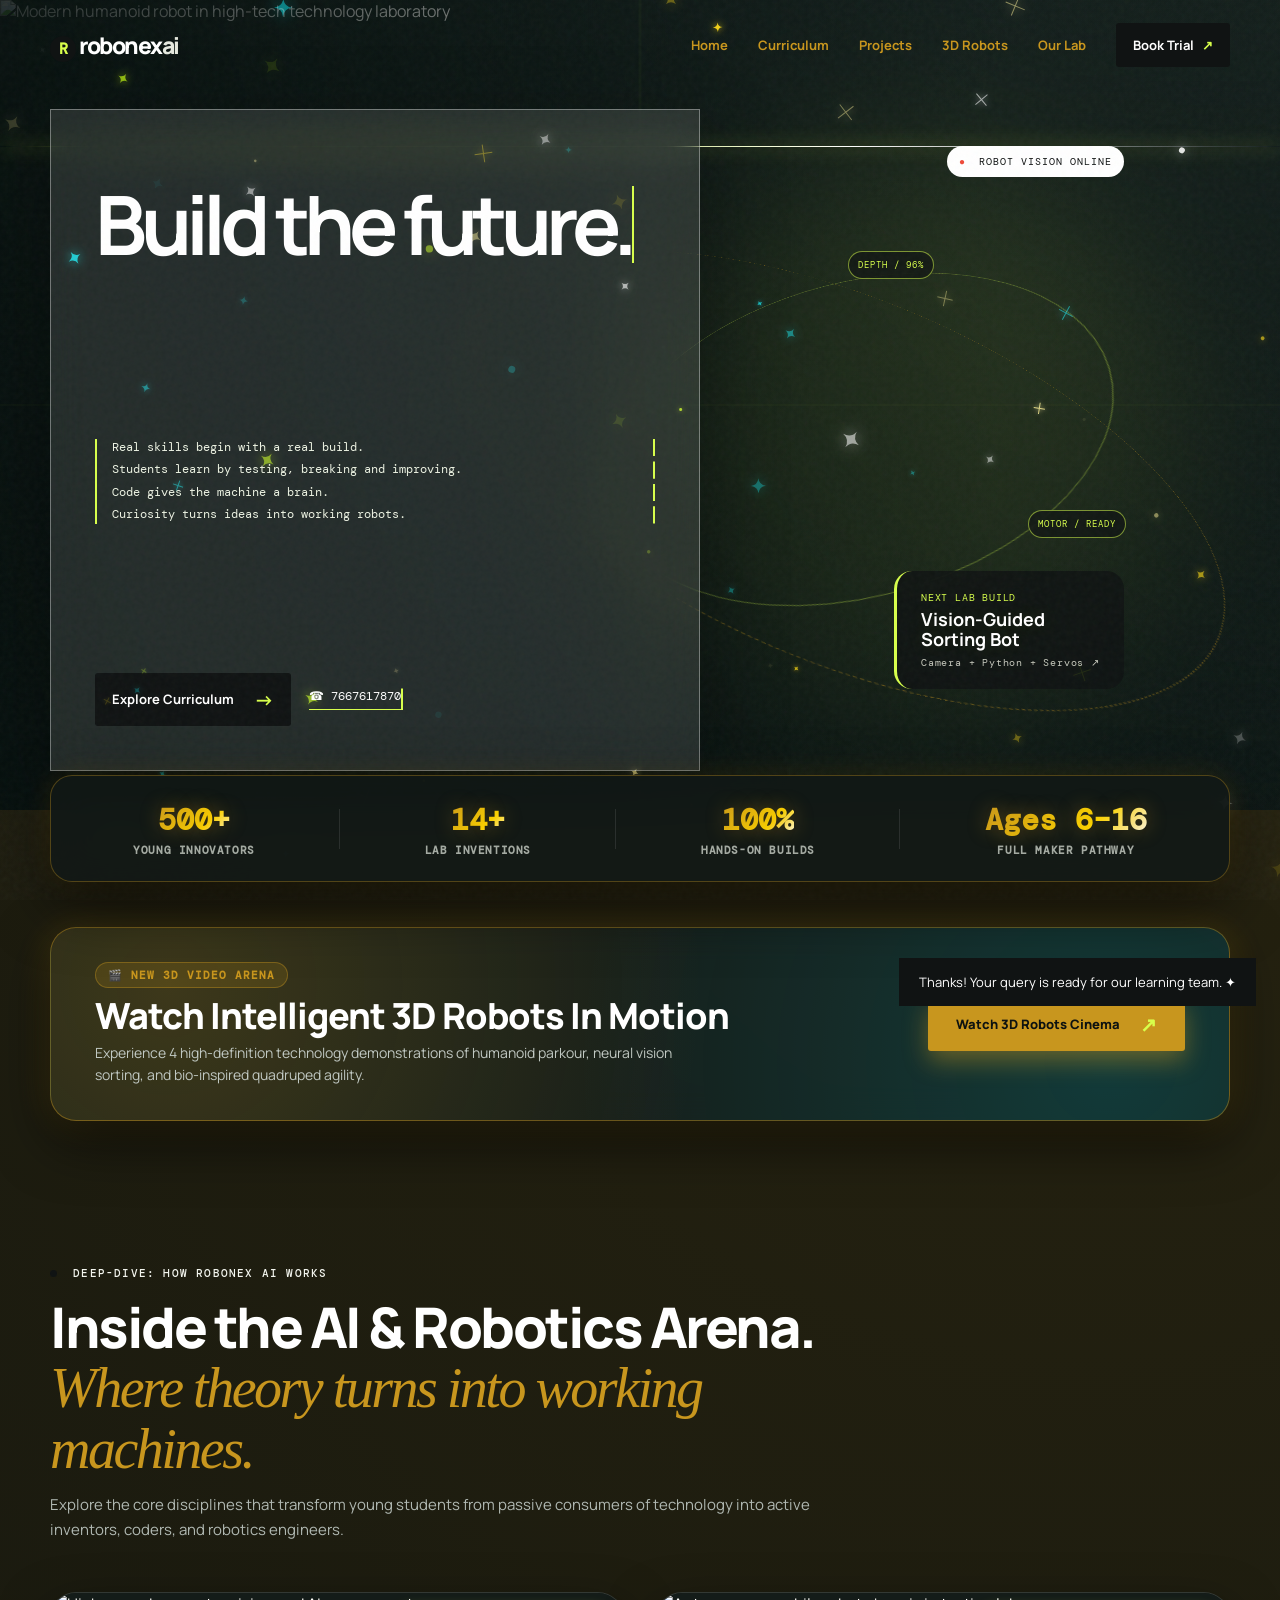
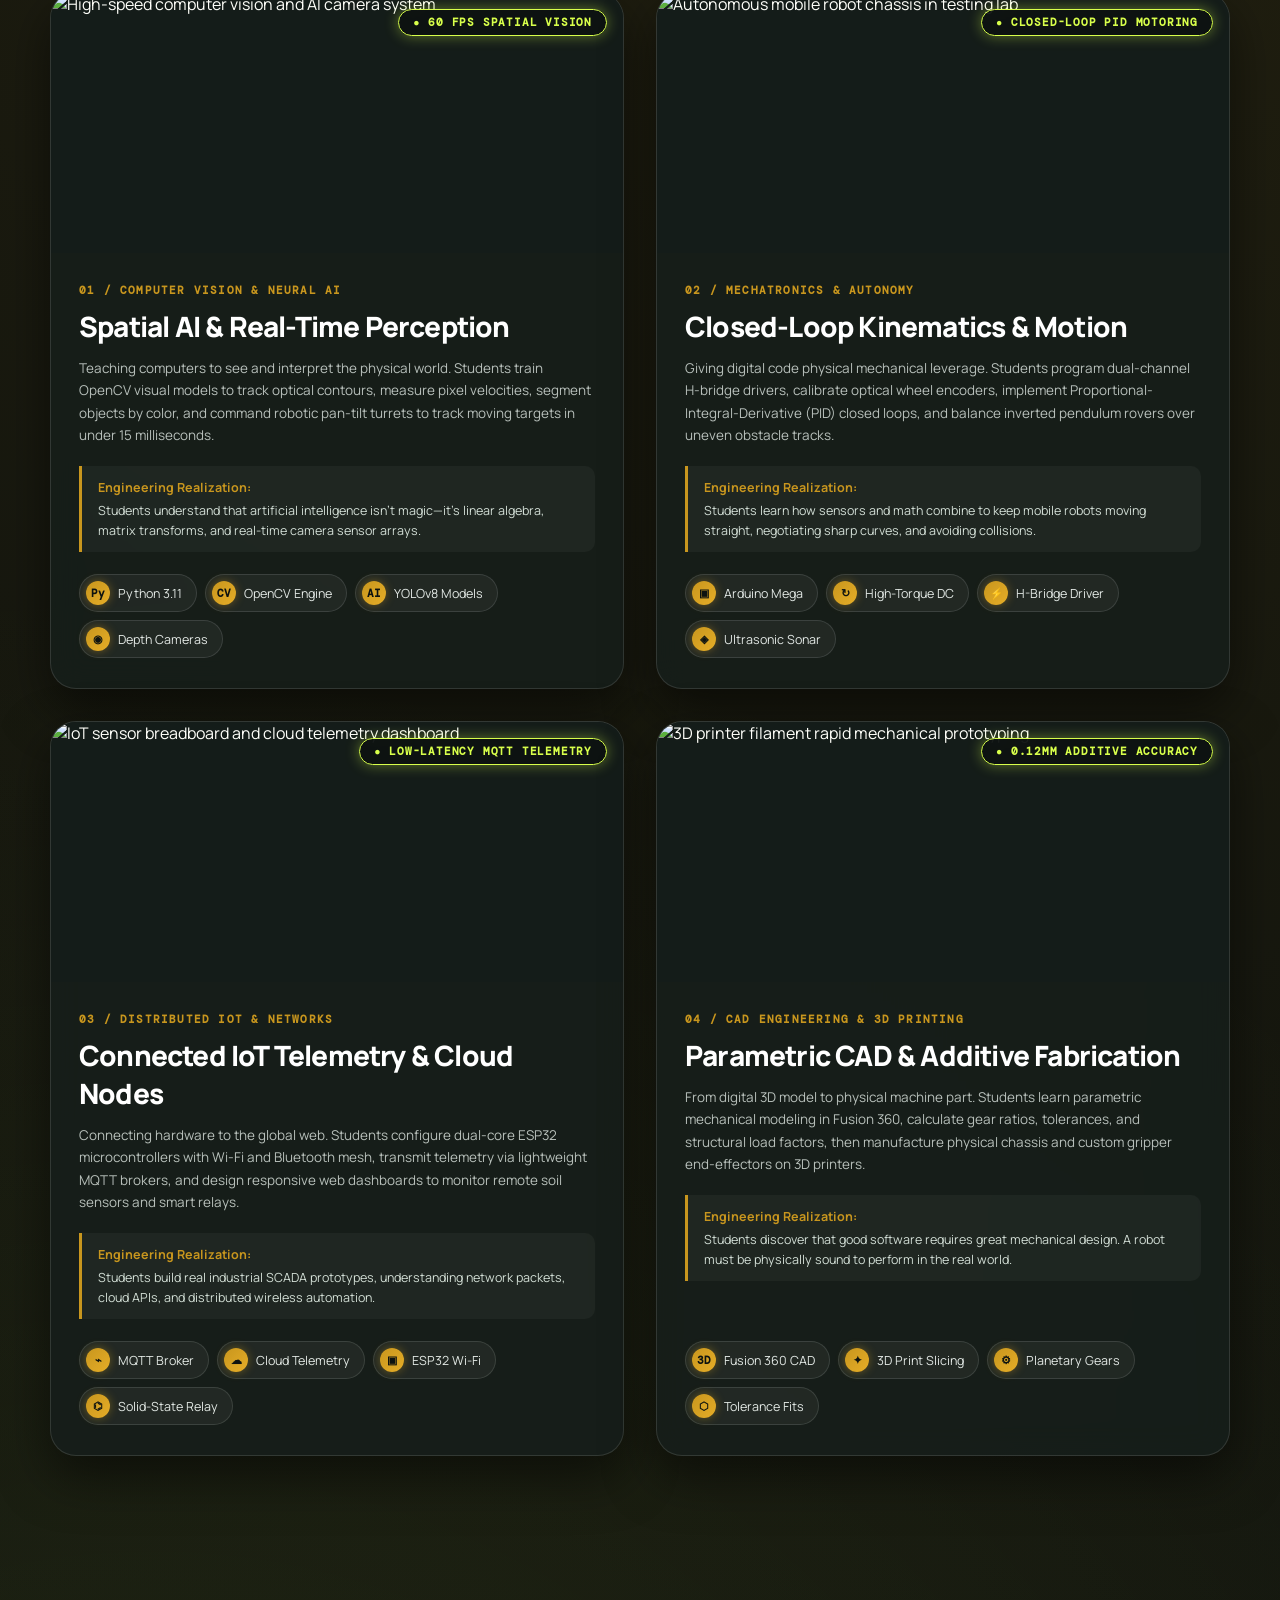
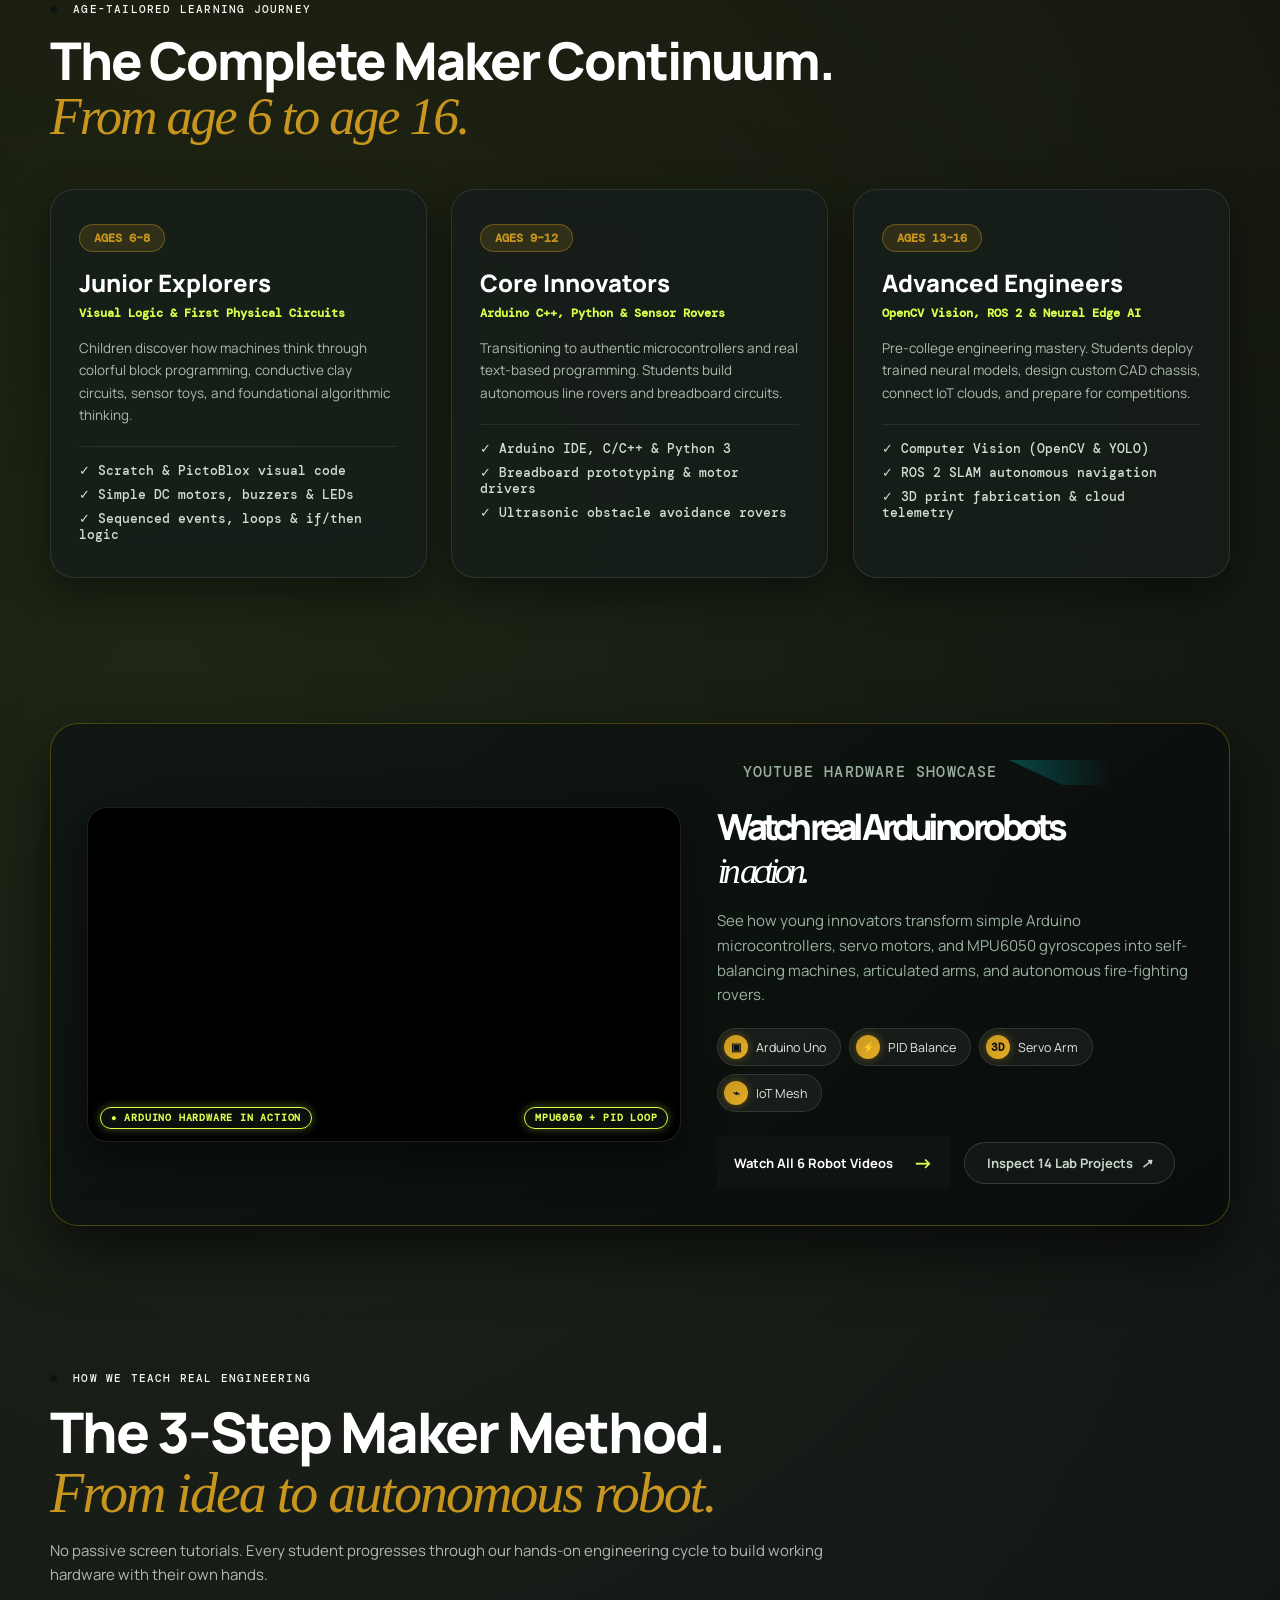
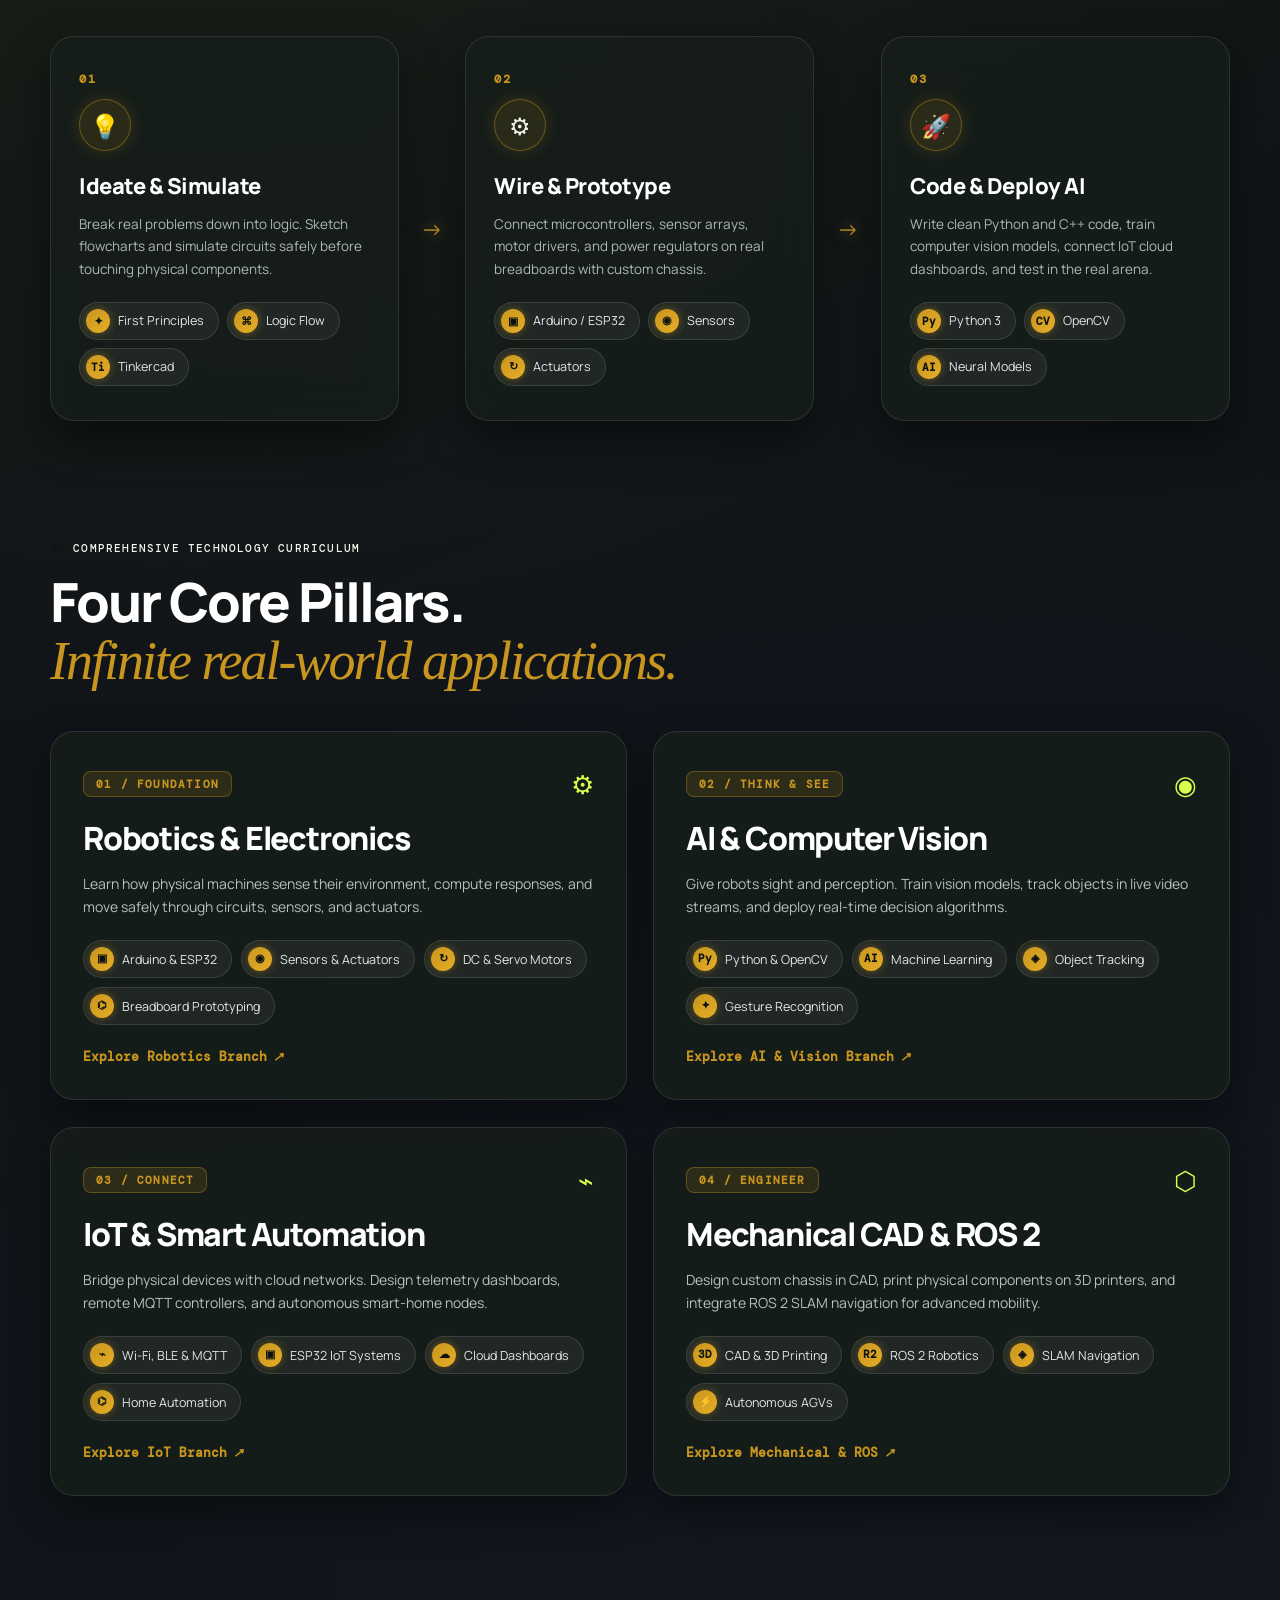
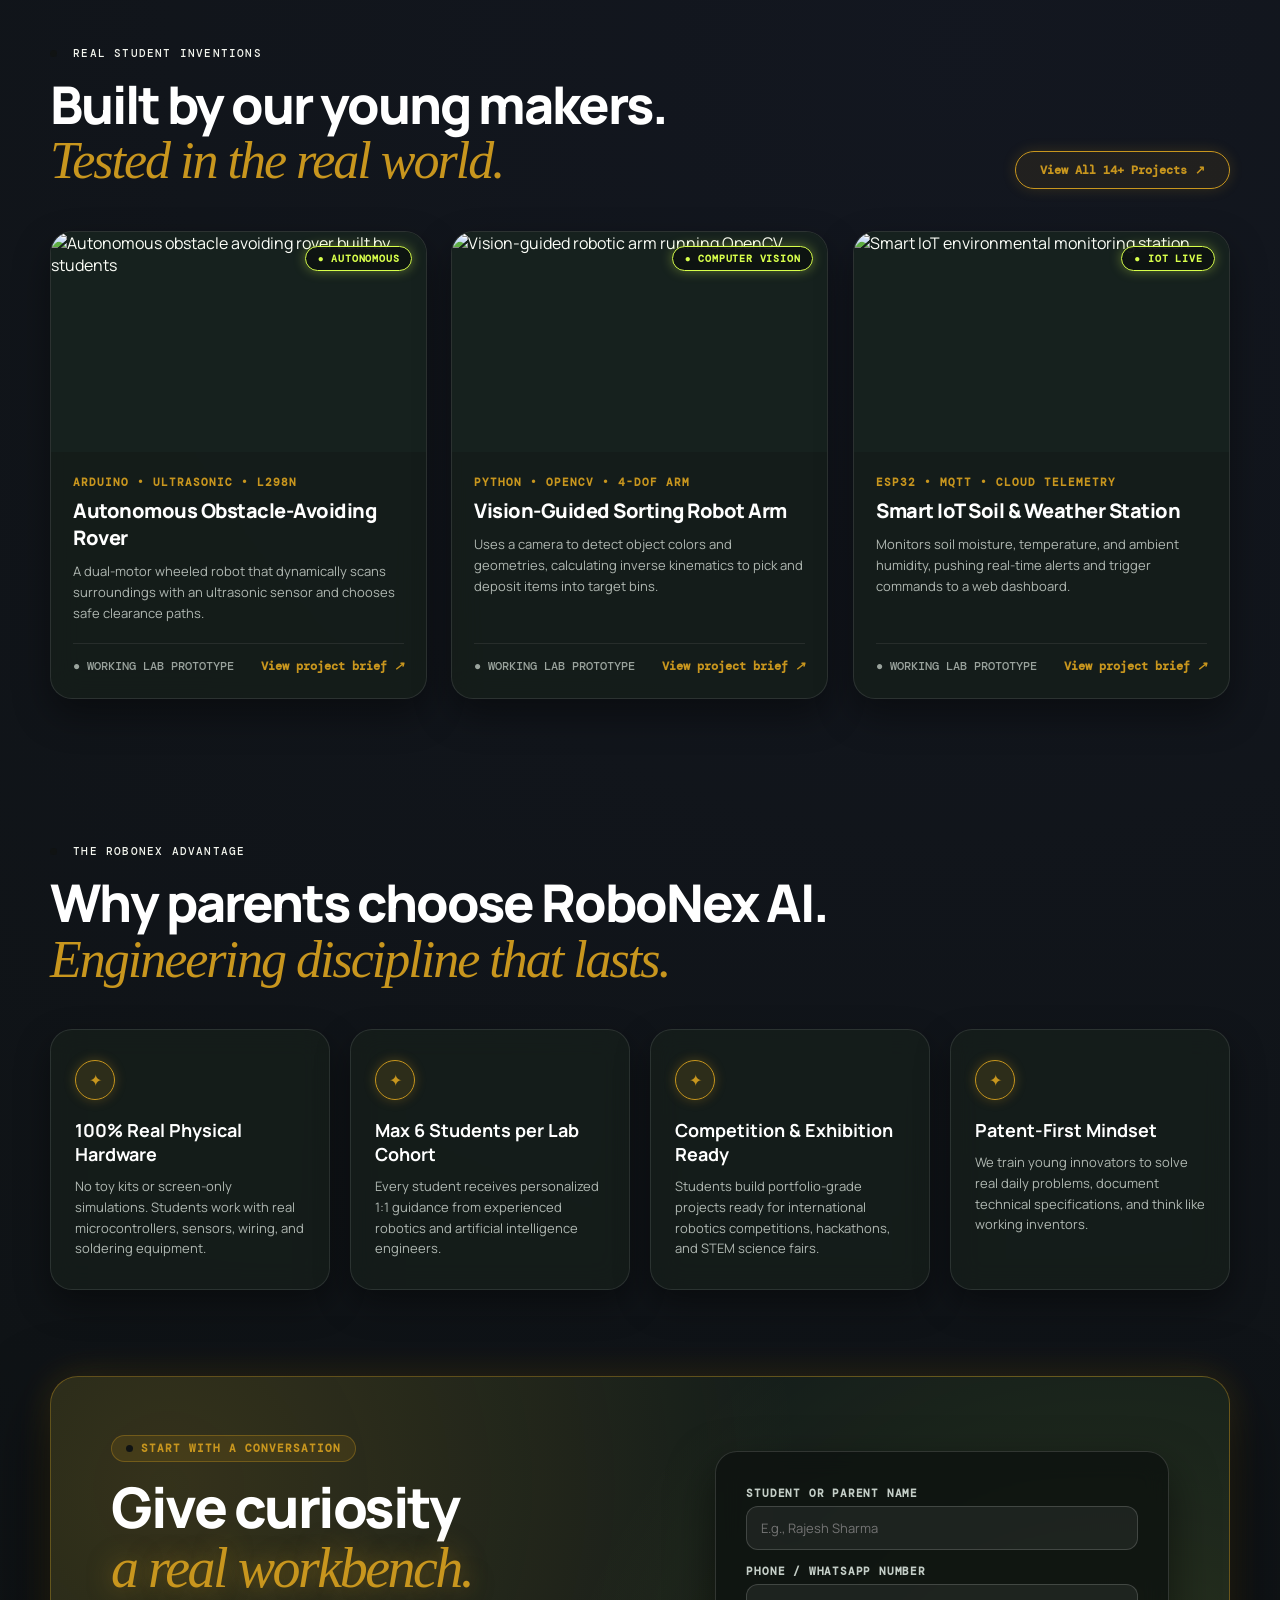
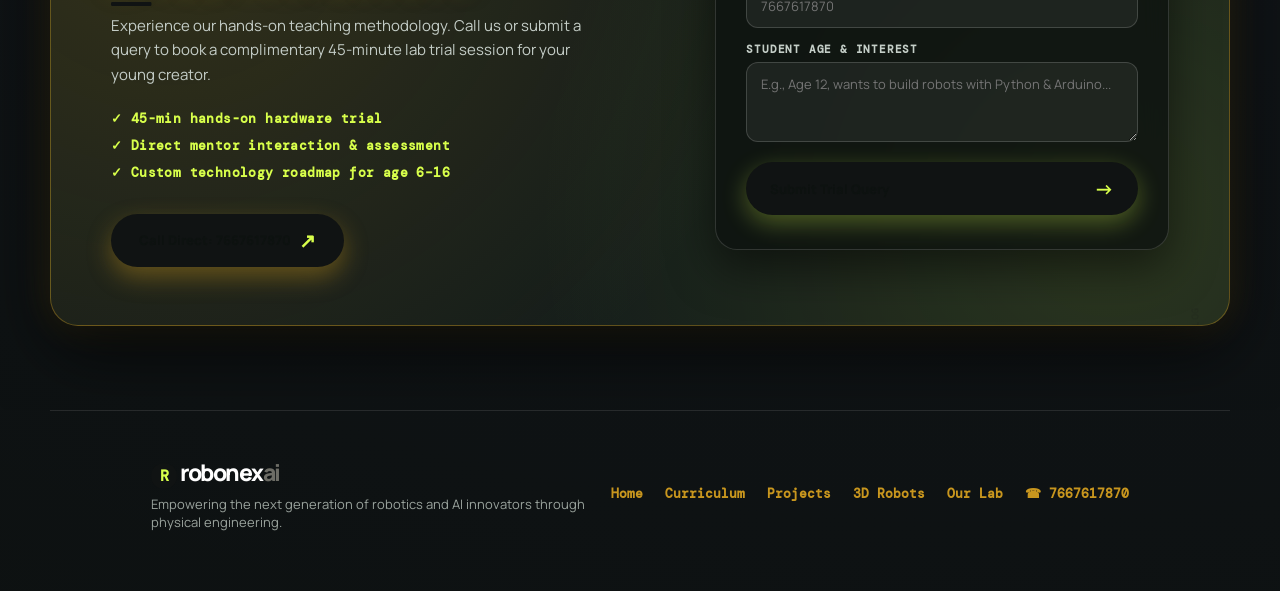
==== commit b7772d82: "Convert index.html and whole project to standard HTML5, Vanilla CSS, and JavaScript format" ====
--- a/index.html
+++ b/index.html
@@ -1,80 +1,625 @@
 <!doctype html>
 <html lang="en">
-  <head>
-    <meta charset="UTF-8" />
-    <meta name="viewport" content="width=device-width, initial-scale=1.0" />
-    <meta http-equiv="refresh" content="0; url=home.html" />
-    <title>RoboNex AI — Young Innovators Academy</title>
-    <meta name="description" content="Hands-on AI and robotics programs for curious young innovators." />
-    <script src="https://cdn.tailwindcss.com"></script>
-    <script>tailwind.config={theme:{extend:{fontFamily:{display:['Manrope','sans-serif']},colors:{neon:'#d8ff4b'}}}}</script>
-    <link rel="preconnect" href="https://fonts.googleapis.com" />
-    <link rel="preconnect" href="https://fonts.gstatic.com" crossorigin />
-    <link href="https://fonts.googleapis.com/css2?family=DM+Mono:wght@400;500&family=Manrope:wght@400;500;600;700;800&display=swap" rel="stylesheet" />
-    <link rel="stylesheet" href="style.css" />
-  </head>
-  <body>
-    <div class="grain"></div>
-    <header class="nav wrap">
-      <a class="brand" href="home.html" aria-label="RoboNex home"><span class="brand-mark">R</span>robonex<span>ai</span></a>
-      <button class="menu" aria-label="Open menu" aria-expanded="false">☰</button>
-      <nav>
-        <a href="home.html">Home</a><a href="curriculum.html">Curriculum</a><a href="projects.html">Projects</a><a href="lab.html">Our Lab</a><a href="home.html#contact">Contact</a>
-        <a class="nav-cta" href="home.html#contact">Book a trial <i>↗</i></a>
-      </nav>
-    </header>
-
-    <main id="home">
-      <section class="hero hero-full">
-        <div class="hero-copy tilt-surface" data-tilt>
-          <p class="eyebrow"><span></span> THE FUTURE IS BUILT, NOT WATCHED</p>
-          <h1>Little minds.<br /><em>Big machines.</em></h1>
-          <p class="intro">India's hands-on AI & Robotics lab for young creators. Here, children don't just learn technology — they make it move.</p>
-          <div class="hero-actions"><a class="button" href="#contact">Start their journey <b>→</b></a><a class="text-link" href="#projects">See student work <span>↓</span></a></div>
-          <div class="hero-proof"><div class="avatars"><img src="https://images.unsplash.com/photo-1503454537195-1dcabb73ffb9?auto=format&fit=crop&w=120&q=80" alt="Student" /><img src="https://images.unsplash.com/photo-1516627145497-ae6968895b74?auto=format&fit=crop&w=120&q=80" alt="Student" /><img src="https://images.unsplash.com/photo-1577896851231-70ef18881754?auto=format&fit=crop&w=120&q=80" alt="Student" /></div><p><strong>500+ young builders</strong><br />already creating with us</p></div>
-        </div>
-        <div class="hero-visual">
-          <div class="orbit orbit-one"></div><div class="orbit orbit-two"></div>
-          <div class="hero-tag top-tag">AI VISION <b>● LIVE</b></div>
-          <img class="hero-photo" src="https://images.unsplash.com/photo-1535378917042-10a22c95931a?auto=format&fit=crop&w=1100&q=85" alt="Robotics engineer working with an intelligent robot" />
-          <div class="scan-card tilt-surface" data-tilt><span class="scan-icon">◉</span><div><small>BUILD. TEST. REPEAT.</small><strong>Real-world skills<br />for tomorrow.</strong></div></div>
-          <div class="hero-tag bottom-tag">ROBO LAB / 01</div>
-        </div>
-      </section>
-
-      <section class="ticker"><div>CODE <b>✦</b> CREATE <b>✦</b> EXPLORE <b>✦</b> INVENT <b>✦</b> CODE <b>✦</b> CREATE <b>✦</b> EXPLORE <b>✦</b> INVENT <b>✦</b></div></section>
-
-      <section id="programs" class="section wrap programs">
-        <div class="section-head"><div><p class="eyebrow"><span></span> OUR LEARNING PATH</p><h2>From curious to<br /><em>confident creator.</em></h2></div><p>Every level is designed around making. Students learn a concept, build a working prototype, then proudly explain it.</p></div>
-        <div class="level-grid">
-          <article class="level-card mint tilt-surface" data-tilt><p class="level-no">01 / AGES 6–8</p><div class="level-icon">◫</div><h3>Robo<br />Explorers</h3><p>Logic, basic electronics, sensors and screen-free coding.</p><a href="#contact">Explore level <span>↗</span></a></article>
-          <article class="level-card purple tilt-surface" data-tilt><p class="level-no">02 / AGES 9–12</p><div class="level-icon">⌘</div><h3>Tech<br />Makers</h3><p>Arduino, robotics, game design and real problem solving.</p><a href="#contact">Explore level <span>↗</span></a></article>
-          <article class="level-card orange tilt-surface" data-tilt><p class="level-no">03 / AGES 13–16</p><div class="level-icon">◉</div><h3>AI<br />Pioneers</h3><p>Python, computer vision, IoT and machine learning.</p><a href="#contact">Explore level <span>↗</span></a></article>
-        </div>
-        <div class="skills-glass tilt-surface" data-tilt>
-          <div><p class="eyebrow"><span></span> THE COMPLETE STACK</p><h3>One learning tree.<br><em>Endless things to build.</em></h3></div>
-          <div class="skill-pills"><a href="curriculum.html#robotics">⚙ Robotics & Electronics</a><a href="curriculum.html#coding">⌘ Coding & Python</a><a href="curriculum.html#ai">◉ Artificial Intelligence</a><a href="curriculum.html#vision">◈ Computer Vision</a><a href="curriculum.html#iot">⌁ IoT & Automation</a><a href="curriculum.html#mechanical">⬡ Mechanical Design</a></div>
-          <a class="button" href="curriculum.html">View curriculum <b>→</b></a>
-        </div>
-      </section>
-
-      <section id="projects" class="projects-section">
-        <div class="wrap"><div class="section-head dark"><div><p class="eyebrow"><span></span> BUILT IN OUR LAB</p><h2>Not worksheets.<br /><em>Working inventions.</em></h2></div><a class="outline-btn" href="#contact">Join a project <b>→</b></a></div>
-          <div class="project-grid">
-            <article class="project project-large tilt-surface" data-tilt><img src="https://images.unsplash.com/photo-1581092160607-ee22621dd758?auto=format&fit=crop&w=1200&q=85" alt="Object detection robotics project" /><div class="project-overlay"><p>AI + PYTHON</p><h3>Object Detection Bot</h3><span>Camera sees, identifies & responds <b>↗</b></span></div></article>
-            <article class="project tilt-surface" data-tilt><img src="https://images.unsplash.com/photo-1553406830-ef2513450d76?auto=format&fit=crop&w=900&q=85" alt="Ultrasonic distance sensor project" /><div class="project-overlay"><p>ARDUINO + SENSORS</p><h3>Smart Distance Meter</h3><span>Measure space with sound waves <b>↗</b></span></div></article>
-            <article class="project tilt-surface" data-tilt><img src="https://images.unsplash.com/photo-1558346490-a72e53ae2d4f?auto=format&fit=crop&w=900&q=85" alt="Automated toll gate robotics project" /><div class="project-overlay"><p>IOT + AUTOMATION</p><h3>Smart Toll Gate</h3><span>Automatic access control system <b>↗</b></span></div></article>
-          </div>
-          <a class="more-projects" href="projects.html">Explore all 14 student projects <span>→</span></a>
-        </div>
-      </section>
-
-      <section id="why" class="section wrap why"><div class="why-image tilt-surface" data-tilt><img src="https://images.unsplash.com/photo-1581092921461-eab62e97a780?auto=format&fit=crop&w=1000&q=85" alt="Young student building a robotics project" /><div class="floating-note">“I made a robot<br />that can see!”<br /><span>— Aanya, age 11</span></div></div><div class="why-copy"><p class="eyebrow"><span></span> WHY ROBONEX AI</p><h2>Skills that<br /><em>stay with them.</em></h2><div class="reason"><b>01</b><div><h3>Built by doing</h3><p>Every class ends with something students can test, tweak and take pride in.</p></div></div><div class="reason"><b>02</b><div><h3>Mentors who make it click</h3><p>Patient engineers turn difficult ideas into exciting “aha!” moments.</p></div></div><div class="reason"><b>03</b><div><h3>Ready for a changing world</h3><p>Creativity, confidence and computational thinking — beyond just coding.</p></div></div></div></section>
-
-      <section id="contact" class="cta wrap tilt-surface" data-tilt><div><p class="eyebrow"><span></span> LET'S BUILD THE FUTURE</p><h2>Give their curiosity<br />a <em>workbench.</em></h2><a class="phone-link" href="tel:+917667617870">☎ 7667617870</a><p class="contact-caption">Call our learning team for a free trial session.</p></div><form id="lead-form"><input required aria-label="Parent name" placeholder="Parent's name" /><input required type="tel" aria-label="Phone number" placeholder="Phone number" /><button class="button" type="submit">Book a free trial <b>→</b></button><p class="form-note">No spam. Just a friendly call from our learning team.</p></form></section>
-    </main>
-    <footer class="wrap"><a class="brand" href="#home"><span class="brand-mark">R</span>robonex<span>ai</span></a><p>Making young minds future-ready.</p></footer>
-    <div class="toast" role="status">Thanks! We'll be in touch shortly. ✦</div>
-    <script src="script.js"></script>
-  </body>
+<head>
+  <meta charset="UTF-8" />
+  <meta name="viewport" content="width=device-width, initial-scale=1.0" />
+  <title>RoboNex AI | Hands-On AI &amp; Robotics Learning Lab for Young Creators</title>
+  <meta name="description" content="RoboNex AI is an elite hands-on robotics, coding, computer vision and artificial intelligence learning lab for young innovators aged 6-16." />
+  <link rel="preconnect" href="https://fonts.googleapis.com" />
+  <link rel="preconnect" href="https://fonts.gstatic.com" crossorigin />
+  <link href="https://fonts.googleapis.com/css2?family=DM+Mono:wght@400;500&family=Manrope:wght@400;500;600;700;800&display=swap" rel="stylesheet" />
+  <link rel="stylesheet" href="style.css" />
+</head>
+<body class="home-page">
+  <div class="grain"></div>
+  
+  <!-- Navigation Header -->
+  <header class="nav wrap home-nav">
+    <a class="brand" href="home.html" aria-label="RoboNex home"><span class="brand-mark">R</span>robonex<span>ai</span></a>
+    <button class="menu" aria-label="Open menu" aria-expanded="false">☰</button>
+    <nav>
+      <a href="home.html">Home</a>
+      <a href="curriculum.html">Curriculum</a>
+      <a href="projects.html">Projects</a>
+      <a href="videos.html">3D Robots</a>
+      <a href="lab.html">Our Lab</a>
+      <a class="nav-cta" href="home.html#contact">Book Trial <i>↗</i></a>
+    </nav>
+  </header>
+
+  <main>
+    <!-- Modern 3D Hero Section -->
+    <section class="home-hero">
+      <div class="home-hero-media">
+        <img src="https://images.unsplash.com/photo-1485827404703-89b55fcc595e?auto=format&fit=crop&w=1800&q=90" alt="Modern humanoid robot in high-tech technology laboratory" />
+        <div class="home-glow"></div>
+        <span class="home-orbit home-orbit-one"></span>
+        <span class="home-orbit home-orbit-two"></span>
+        <span class="home-scan-line"></span>
+        <span class="home-sensor home-sensor-one">DEPTH / 96%</span>
+        <span class="home-sensor home-sensor-two">MOTOR / READY</span>
+        <span class="home-sensor home-sensor-three">VISION / 60 FPS</span>
+      </div>
+
+      <div class="wrap home-hero-inner">
+        <div class="home-summary tilt-surface" data-tilt>
+          <p class="eyebrow typewriter-line typewriter-line-1 glitter-shimmer"><span></span> AI + ROBOTICS / HANDS-ON LEARNING LAB</p>
+          <h1>
+            <span class="typewriter-line typewriter-line-2 hero-word-hover">Build the future.</span><br />
+            <em class="typewriter-line typewriter-line-3 hero-word-hover">One curious mind at a time.</em>
+          </h1>
+          <div class="hero-truth">
+            <span class="typewriter-line typewriter-line-4 hero-word-hover">Real skills begin with a real build.</span>
+            <span class="typewriter-line typewriter-line-5 hero-word-hover">Students learn by testing, breaking and improving.</span>
+            <span class="typewriter-line typewriter-line-6 hero-word-hover">Code gives the machine a brain.</span>
+            <span class="typewriter-line typewriter-line-7 hero-word-hover">Curiosity turns ideas into working robots.</span>
+          </div>
+          <p class="home-lead typewriter-line typewriter-line-8 hero-copy-hover">
+            RoboNex AI empowers young creators aged 6–16 to design, wire, code and control intelligent machines through real hardware kits, computer vision, and industry-grade engineering thinking.
+          </p>
+          <div class="home-actions">
+            <a class="button typewriter-line typewriter-line-9 curriculum-cta" href="curriculum.html">Explore Curriculum <b>→</b></a>
+            <a class="home-phone typewriter-line typewriter-line-10 phone-cta" href="tel:+917667617870">☎ 7667617870</a>
+          </div>
+        </div>
+
+        <div class="home-live-tag tilt-surface" data-tilt><b>●</b> ROBOT VISION ONLINE</div>
+        <div class="home-project-note tilt-surface" data-tilt>
+          <small>NEXT LAB BUILD</small>
+          <strong>Vision-Guided<br />Sorting Bot</strong>
+          <span>Camera + Python + Servos ↗</span>
+        </div>
+      </div>
+    </section>
+
+    <!-- 3D Stats & Impact Strip -->
+    <div class="wrap home-stats-wrap">
+      <div class="home-stats-strip tilt-surface" data-tilt>
+        <div class="stat-item"><strong class="stat-num">500+</strong><span class="stat-label">Young Innovators</span></div>
+        <div class="stat-divider"></div>
+        <div class="stat-item"><strong class="stat-num">14+</strong><span class="stat-label">Lab Inventions</span></div>
+        <div class="stat-divider"></div>
+        <div class="stat-item"><strong class="stat-num">100%</strong><span class="stat-label">Hands-On Builds</span></div>
+        <div class="stat-divider"></div>
+        <div class="stat-item"><strong class="stat-num">Ages 6–16</strong><span class="stat-label">Full Maker Pathway</span></div>
+      </div>
+    </div>
+
+    <!-- 3D Robot Video Showcase Teaser Banner -->
+    <div class="wrap home-video-teaser-wrap">
+      <div class="home-video-teaser tilt-surface" data-tilt>
+        <div class="teaser-left">
+          <span class="teaser-badge">🎬 NEW 3D VIDEO ARENA</span>
+          <h2>Watch Intelligent 3D Robots In Motion</h2>
+          <p>Experience 4 high-definition technology demonstrations of humanoid parkour, neural vision sorting, and bio-inspired quadruped agility.</p>
+        </div>
+        <div class="teaser-right">
+          <a class="button teaser-btn" href="videos.html">Watch 3D Robots Cinema <b>↗</b></a>
+        </div>
+      </div>
+    </div>
+
+    <!-- Inside the AI & Robotics Lab Arena (Visual Deep-Dive with Real Images & Technical Summaries) -->
+    <section class="home-arena-section wrap">
+      <div class="arena-header">
+        <p class="eyebrow"><span></span> DEEP-DIVE: HOW ROBONEX AI WORKS</p>
+        <h2>Inside the AI &amp; Robotics Arena.<br /><em>Where theory turns into working machines.</em></h2>
+        <p class="arena-subtitle">Explore the core disciplines that transform young students from passive consumers of technology into active inventors, coders, and robotics engineers.</p>
+      </div>
+
+      <div class="arena-grid">
+        <!-- Card 1 -->
+        <article class="arena-card tilt-surface" data-tilt>
+          <div class="arena-media">
+            <img src="https://images.unsplash.com/photo-1581092160607-ee22621dd758?auto=format&fit=crop&w=1000&q=85" alt="High-speed computer vision and AI camera system" />
+            <span class="arena-live-tag">● 60 FPS SPATIAL VISION</span>
+          </div>
+          <div class="arena-body">
+            <span class="arena-discipline">01 / COMPUTER VISION &amp; NEURAL AI</span>
+            <h3>Spatial AI &amp; Real-Time Perception</h3>
+            <p>
+              Teaching computers to see and interpret the physical world. Students train OpenCV visual models to track optical contours, measure pixel velocities, segment objects by color, and command robotic pan-tilt turrets to track moving targets in under 15 milliseconds.
+            </p>
+            <div class="arena-takeaway">
+              <strong>Engineering Realization:</strong>
+              <span>Students understand that artificial intelligence isn't magic—it's linear algebra, matrix transforms, and real-time camera sensor arrays.</span>
+            </div>
+            <div class="arena-tags">
+              <span class="tech-badge"><b class="tech-badge-logo">Py</b>Python 3.11</span>
+              <span class="tech-badge"><b class="tech-badge-logo">CV</b>OpenCV Engine</span>
+              <span class="tech-badge"><b class="tech-badge-logo">AI</b>YOLOv8 Models</span>
+              <span class="tech-badge"><b class="tech-badge-logo">◉</b>Depth Cameras</span>
+            </div>
+          </div>
+        </article>
+
+        <!-- Card 2 -->
+        <article class="arena-card tilt-surface" data-tilt>
+          <div class="arena-media">
+            <img src="https://images.unsplash.com/photo-1485827404703-89b55fcc595e?auto=format&fit=crop&w=1000&q=85" alt="Autonomous mobile robot chassis in testing lab" />
+            <span class="arena-live-tag">● CLOSED-LOOP PID MOTORING</span>
+          </div>
+          <div class="arena-body">
+            <span class="arena-discipline">02 / MECHATRONICS &amp; AUTONOMY</span>
+            <h3>Closed-Loop Kinematics &amp; Motion</h3>
+            <p>
+              Giving digital code physical mechanical leverage. Students program dual-channel H-bridge drivers, calibrate optical wheel encoders, implement Proportional-Integral-Derivative (PID) closed loops, and balance inverted pendulum rovers over uneven obstacle tracks.
+            </p>
+            <div class="arena-takeaway">
+              <strong>Engineering Realization:</strong>
+              <span>Students learn how sensors and math combine to keep mobile robots moving straight, negotiating sharp curves, and avoiding collisions.</span>
+            </div>
+            <div class="arena-tags">
+              <span class="tech-badge"><b class="tech-badge-logo">▣</b>Arduino Mega</span>
+              <span class="tech-badge"><b class="tech-badge-logo">↻</b>High-Torque DC</span>
+              <span class="tech-badge"><b class="tech-badge-logo">⚡</b>H-Bridge Driver</span>
+              <span class="tech-badge"><b class="tech-badge-logo">◈</b>Ultrasonic Sonar</span>
+            </div>
+          </div>
+        </article>
+
+        <!-- Card 3 -->
+        <article class="arena-card tilt-surface" data-tilt>
+          <div class="arena-media">
+            <img src="https://images.unsplash.com/photo-1558002038-1055907df827?auto=format&fit=crop&w=1000&q=85" alt="IoT sensor breadboard and cloud telemetry dashboard" />
+            <span class="arena-live-tag">● LOW-LATENCY MQTT TELEMETRY</span>
+          </div>
+          <div class="arena-body">
+            <span class="arena-discipline">03 / DISTRIBUTED IOT &amp; NETWORKS</span>
+            <h3>Connected IoT Telemetry &amp; Cloud Nodes</h3>
+            <p>
+              Connecting hardware to the global web. Students configure dual-core ESP32 microcontrollers with Wi-Fi and Bluetooth mesh, transmit telemetry via lightweight MQTT brokers, and design responsive web dashboards to monitor remote soil sensors and smart relays.
+            </p>
+            <div class="arena-takeaway">
+              <strong>Engineering Realization:</strong>
+              <span>Students build real industrial SCADA prototypes, understanding network packets, cloud APIs, and distributed wireless automation.</span>
+            </div>
+            <div class="arena-tags">
+              <span class="tech-badge"><b class="tech-badge-logo">⌁</b>MQTT Broker</span>
+              <span class="tech-badge"><b class="tech-badge-logo">☁</b>Cloud Telemetry</span>
+              <span class="tech-badge"><b class="tech-badge-logo">▣</b>ESP32 Wi-Fi</span>
+              <span class="tech-badge"><b class="tech-badge-logo">⌬</b>Solid-State Relay</span>
+            </div>
+          </div>
+        </article>
+
+        <!-- Card 4 -->
+        <article class="arena-card tilt-surface" data-tilt>
+          <div class="arena-media">
+            <img src="https://images.unsplash.com/photo-1581091226825-a6a2a5aee158?auto=format&fit=crop&w=1000&q=85" alt="3D printer filament rapid mechanical prototyping" />
+            <span class="arena-live-tag">● 0.12MM ADDITIVE ACCURACY</span>
+          </div>
+          <div class="arena-body">
+            <span class="arena-discipline">04 / CAD ENGINEERING &amp; 3D PRINTING</span>
+            <h3>Parametric CAD &amp; Additive Fabrication</h3>
+            <p>
+              From digital 3D model to physical machine part. Students learn parametric mechanical modeling in Fusion 360, calculate gear ratios, tolerances, and structural load factors, then manufacture physical chassis and custom gripper end-effectors on 3D printers.
+            </p>
+            <div class="arena-takeaway">
+              <strong>Engineering Realization:</strong>
+              <span>Students discover that good software requires great mechanical design. A robot must be physically sound to perform in the real world.</span>
+            </div>
+            <div class="arena-tags">
+              <span class="tech-badge"><b class="tech-badge-logo">3D</b>Fusion 360 CAD</span>
+              <span class="tech-badge"><b class="tech-badge-logo">✦</b>3D Print Slicing</span>
+              <span class="tech-badge"><b class="tech-badge-logo">⚙</b>Planetary Gears</span>
+              <span class="tech-badge"><b class="tech-badge-logo">⬡</b>Tolerance Fits</span>
+            </div>
+          </div>
+        </article>
+      </div>
+    </section>
+
+    <!-- Age-by-Age Maker Progression Pathway -->
+    <section class="home-age-pathway wrap">
+      <div class="age-header">
+        <p class="eyebrow"><span></span> AGE-TAILORED LEARNING JOURNEY</p>
+        <h2>The Complete Maker Continuum.<br /><em>From age 6 to age 16.</em></h2>
+      </div>
+
+      <div class="age-grid">
+        <div class="age-card tilt-surface" data-tilt>
+          <span class="age-badge">AGES 6–8</span>
+          <h3>Junior Explorers</h3>
+          <p class="age-subtitle">Visual Logic &amp; First Physical Circuits</p>
+          <p>Children discover how machines think through colorful block programming, conductive clay circuits, sensor toys, and foundational algorithmic thinking.</p>
+          <ul class="age-outcomes">
+            <li>✓ Scratch &amp; PictoBlox visual code</li>
+            <li>✓ Simple DC motors, buzzers &amp; LEDs</li>
+            <li>✓ Sequenced events, loops &amp; if/then logic</li>
+          </ul>
+        </div>
+
+        <div class="age-card tilt-surface" data-tilt>
+          <span class="age-badge">AGES 9–12</span>
+          <h3>Core Innovators</h3>
+          <p class="age-subtitle">Arduino C++, Python &amp; Sensor Rovers</p>
+          <p>Transitioning to authentic microcontrollers and real text-based programming. Students build autonomous line rovers and breadboard circuits.</p>
+          <ul class="age-outcomes">
+            <li>✓ Arduino IDE, C/C++ &amp; Python 3</li>
+            <li>✓ Breadboard prototyping &amp; motor drivers</li>
+            <li>✓ Ultrasonic obstacle avoidance rovers</li>
+          </ul>
+        </div>
+
+        <div class="age-card tilt-surface" data-tilt>
+          <span class="age-badge">AGES 13–16</span>
+          <h3>Advanced Engineers</h3>
+          <p class="age-subtitle">OpenCV Vision, ROS 2 &amp; Neural Edge AI</p>
+          <p>Pre-college engineering mastery. Students deploy trained neural models, design custom CAD chassis, connect IoT clouds, and prepare for competitions.</p>
+          <ul class="age-outcomes">
+            <li>✓ Computer Vision (OpenCV &amp; YOLO)</li>
+            <li>✓ ROS 2 SLAM autonomous navigation</li>
+            <li>✓ 3D print fabrication &amp; cloud telemetry</li>
+          </ul>
+        </div>
+      </div>
+    </section>
+
+    <!-- Featured Arduino Video Cinema Spotlight -->
+    <section class="home-video-spotlight wrap">
+      <div class="video-spotlight-card tilt-surface" data-tilt>
+        <div class="spotlight-player">
+          <iframe 
+            src="https://www.youtube-nocookie.com/embed/pbJbpHjC3v0?rel=0&modestbranding=1" 
+            title="Arduino Self-Balancing Robot Project in Action" 
+            allow="accelerometer; autoplay; clipboard-write; encrypted-media; gyroscope; picture-in-picture" 
+            allowfullscreen
+            loading="lazy">
+          </iframe>
+          <div class="video-hud-overlay">
+            <span class="video-telemetry-badge">● ARDUINO HARDWARE IN ACTION</span>
+            <span class="video-telemetry-badge">MPU6050 + PID LOOP</span>
+          </div>
+        </div>
+        <div class="spotlight-content">
+          <p class="eyebrow glitter-shimmer"><span></span> YOUTUBE HARDWARE SHOWCASE</p>
+          <h2>Watch real Arduino robots<br /><em>in action.</em></h2>
+          <p>
+            See how young innovators transform simple Arduino microcontrollers, servo motors, and MPU6050 gyroscopes into self-balancing machines, articulated arms, and autonomous fire-fighting rovers.
+          </p>
+          <div class="spotlight-tags">
+            <span class="tech-badge"><b class="tech-badge-logo">▣</b>Arduino Uno</span>
+            <span class="tech-badge"><b class="tech-badge-logo">⚡</b>PID Balance</span>
+            <span class="tech-badge"><b class="tech-badge-logo">3D</b>Servo Arm</span>
+            <span class="tech-badge"><b class="tech-badge-logo">⌁</b>IoT Mesh</span>
+          </div>
+          <div class="spotlight-actions">
+            <a class="button" href="videos.html">Watch All 6 Robot Videos <b>→</b></a>
+            <a class="button-secondary" href="projects.html">Inspect 14 Lab Projects <i>↗</i></a>
+          </div>
+        </div>
+      </div>
+    </section>
+
+    <!-- The 3-Step Maker Method Pipeline -->
+    <section class="home-method-section wrap">
+      <div class="method-header">
+        <p class="eyebrow"><span></span> HOW WE TEACH REAL ENGINEERING</p>
+        <h2>The 3-Step Maker Method.<br /><em>From idea to autonomous robot.</em></h2>
+        <p class="method-subtitle">No passive screen tutorials. Every student progresses through our hands-on engineering cycle to build working hardware with their own hands.</p>
+      </div>
+
+      <div class="method-pipeline">
+        <div class="method-card tilt-surface" data-tilt>
+          <div class="method-step-num">01</div>
+          <div class="method-icon-wrap"><i>💡</i></div>
+          <h3>Ideate &amp; Simulate</h3>
+          <p>Break real problems down into logic. Sketch flowcharts and simulate circuits safely before touching physical components.</p>
+          <div class="method-tags">
+            <span class="tech-badge"><b class="tech-badge-logo">✦</b>First Principles</span>
+            <span class="tech-badge"><b class="tech-badge-logo">⌘</b>Logic Flow</span>
+            <span class="tech-badge"><b class="tech-badge-logo">Ti</b>Tinkercad</span>
+          </div>
+        </div>
+
+        <div class="method-connector"><span>→</span></div>
+
+        <div class="method-card tilt-surface" data-tilt>
+          <div class="method-step-num">02</div>
+          <div class="method-icon-wrap"><i>⚙</i></div>
+          <h3>Wire &amp; Prototype</h3>
+          <p>Connect microcontrollers, sensor arrays, motor drivers, and power regulators on real breadboards with custom chassis.</p>
+          <div class="method-tags">
+            <span class="tech-badge"><b class="tech-badge-logo">▣</b>Arduino / ESP32</span>
+            <span class="tech-badge"><b class="tech-badge-logo">◉</b>Sensors</span>
+            <span class="tech-badge"><b class="tech-badge-logo">↻</b>Actuators</span>
+          </div>
+        </div>
+
+        <div class="method-connector"><span>→</span></div>
+
+        <div class="method-card tilt-surface" data-tilt>
+          <div class="method-step-num">03</div>
+          <div class="method-icon-wrap"><i>🚀</i></div>
+          <h3>Code &amp; Deploy AI</h3>
+          <p>Write clean Python and C++ code, train computer vision models, connect IoT cloud dashboards, and test in the real arena.</p>
+          <div class="method-tags">
+            <span class="tech-badge"><b class="tech-badge-logo">Py</b>Python 3</span>
+            <span class="tech-badge"><b class="tech-badge-logo">CV</b>OpenCV</span>
+            <span class="tech-badge"><b class="tech-badge-logo">AI</b>Neural Models</span>
+          </div>
+        </div>
+      </div>
+    </section>
+
+    <!-- The 4 Core Innovation Pillars -->
+    <section class="home-pillars-section wrap">
+      <div class="pillars-header">
+        <p class="eyebrow"><span></span> COMPREHENSIVE TECHNOLOGY CURRICULUM</p>
+        <h2>Four Core Pillars.<br /><em>Infinite real-world applications.</em></h2>
+      </div>
+
+      <div class="home-pillars-grid">
+        <!-- Pillar 1 -->
+        <a class="home-pillar-card tilt-surface" data-tilt href="curriculum.html#robotics">
+          <div class="pillar-card-top">
+            <span class="pillar-stage">01 / FOUNDATION</span>
+            <i class="pillar-icon">⚙</i>
+          </div>
+          <h3>Robotics &amp; Electronics</h3>
+          <p>Learn how physical machines sense their environment, compute responses, and move safely through circuits, sensors, and actuators.</p>
+          <div class="pillar-skills-list">
+            <span class="tech-badge"><b class="tech-badge-logo">▣</b>Arduino &amp; ESP32</span>
+            <span class="tech-badge"><b class="tech-badge-logo">◉</b>Sensors &amp; Actuators</span>
+            <span class="tech-badge"><b class="tech-badge-logo">↻</b>DC &amp; Servo Motors</span>
+            <span class="tech-badge"><b class="tech-badge-logo">⌬</b>Breadboard Prototyping</span>
+          </div>
+          <span class="pillar-card-link">Explore Robotics Branch <i>↗</i></span>
+        </a>
+
+        <!-- Pillar 2 -->
+        <a class="home-pillar-card tilt-surface" data-tilt href="curriculum.html#ai">
+          <div class="pillar-card-top">
+            <span class="pillar-stage">02 / THINK &amp; SEE</span>
+            <i class="pillar-icon">◉</i>
+          </div>
+          <h3>AI &amp; Computer Vision</h3>
+          <p>Give robots sight and perception. Train vision models, track objects in live video streams, and deploy real-time decision algorithms.</p>
+          <div class="pillar-skills-list">
+            <span class="tech-badge"><b class="tech-badge-logo">Py</b>Python &amp; OpenCV</span>
+            <span class="tech-badge"><b class="tech-badge-logo">AI</b>Machine Learning</span>
+            <span class="tech-badge"><b class="tech-badge-logo">◈</b>Object Tracking</span>
+            <span class="tech-badge"><b class="tech-badge-logo">✦</b>Gesture Recognition</span>
+          </div>
+          <span class="pillar-card-link">Explore AI &amp; Vision Branch <i>↗</i></span>
+        </a>
+
+        <!-- Pillar 3 -->
+        <a class="home-pillar-card tilt-surface" data-tilt href="curriculum.html#iot">
+          <div class="pillar-card-top">
+            <span class="pillar-stage">03 / CONNECT</span>
+            <i class="pillar-icon">⌁</i>
+          </div>
+          <h3>IoT &amp; Smart Automation</h3>
+          <p>Bridge physical devices with cloud networks. Design telemetry dashboards, remote MQTT controllers, and autonomous smart-home nodes.</p>
+          <div class="pillar-skills-list">
+            <span class="tech-badge"><b class="tech-badge-logo">⌁</b>Wi-Fi, BLE &amp; MQTT</span>
+            <span class="tech-badge"><b class="tech-badge-logo">▣</b>ESP32 IoT Systems</span>
+            <span class="tech-badge"><b class="tech-badge-logo">☁</b>Cloud Dashboards</span>
+            <span class="tech-badge"><b class="tech-badge-logo">⌬</b>Home Automation</span>
+          </div>
+          <span class="pillar-card-link">Explore IoT Branch <i>↗</i></span>
+        </a>
+
+        <!-- Pillar 4 -->
+        <a class="home-pillar-card tilt-surface" data-tilt href="curriculum.html#mechanical">
+          <div class="pillar-card-top">
+            <span class="pillar-stage">04 / ENGINEER</span>
+            <i class="pillar-icon">⬡</i>
+          </div>
+          <h3>Mechanical CAD &amp; ROS 2</h3>
+          <p>Design custom chassis in CAD, print physical components on 3D printers, and integrate ROS 2 SLAM navigation for advanced mobility.</p>
+          <div class="pillar-skills-list">
+            <span class="tech-badge"><b class="tech-badge-logo">3D</b>CAD &amp; 3D Printing</span>
+            <span class="tech-badge"><b class="tech-badge-logo">R2</b>ROS 2 Robotics</span>
+            <span class="tech-badge"><b class="tech-badge-logo">◈</b>SLAM Navigation</span>
+            <span class="tech-badge"><b class="tech-badge-logo">⚡</b>Autonomous AGVs</span>
+          </div>
+          <span class="pillar-card-link">Explore Mechanical &amp; ROS <i>↗</i></span>
+        </a>
+      </div>
+    </section>
+
+    <!-- Featured Student Inventions Showcase -->
+    <section class="home-inventions-section wrap">
+      <div class="inventions-header">
+        <div>
+          <p class="eyebrow"><span></span> REAL STUDENT INVENTIONS</p>
+          <h2>Built by our young makers.<br /><em>Tested in the real world.</em></h2>
+        </div>
+        <a class="button-outline" href="projects.html">View All 14+ Projects <b>↗</b></a>
+      </div>
+
+      <div class="inventions-grid">
+        <!-- Project 1 -->
+        <article class="invention-card tilt-surface" data-tilt>
+          <div class="invention-media">
+            <img src="https://images.unsplash.com/photo-1535378917042-10a22c95931a?auto=format&fit=crop&w=800&q=85" alt="Autonomous obstacle avoiding rover built by students" />
+            <span class="invention-badge">● AUTONOMOUS</span>
+          </div>
+          <div class="invention-body">
+            <small class="invention-meta">ARDUINO • ULTRASONIC • L298N</small>
+            <h3>Autonomous Obstacle-Avoiding Rover</h3>
+            <p>A dual-motor wheeled robot that dynamically scans surroundings with an ultrasonic sensor and chooses safe clearance paths.</p>
+            <div class="invention-footer">
+              <span class="invention-author">● WORKING LAB PROTOTYPE</span>
+              <a class="invention-link" href="projects.html">View project brief <i>↗</i></a>
+            </div>
+          </div>
+        </article>
+
+        <!-- Project 2 -->
+        <article class="invention-card tilt-surface" data-tilt>
+          <div class="invention-media">
+            <img src="https://images.unsplash.com/photo-1581092160607-ee22621dd758?auto=format&fit=crop&w=800&q=85" alt="Vision-guided robotic arm running OpenCV" />
+            <span class="invention-badge">● COMPUTER VISION</span>
+          </div>
+          <div class="invention-body">
+            <small class="invention-meta">PYTHON • OPENCV • 4-DOF ARM</small>
+            <h3>Vision-Guided Sorting Robot Arm</h3>
+            <p>Uses a camera to detect object colors and geometries, calculating inverse kinematics to pick and deposit items into target bins.</p>
+            <div class="invention-footer">
+              <span class="invention-author">● WORKING LAB PROTOTYPE</span>
+              <a class="invention-link" href="projects.html">View project brief <i>↗</i></a>
+            </div>
+          </div>
+        </article>
+
+        <!-- Project 3 -->
+        <article class="invention-card tilt-surface" data-tilt>
+          <div class="invention-media">
+            <img src="https://images.unsplash.com/photo-1558002038-1055907df827?auto=format&fit=crop&w=800&q=85" alt="Smart IoT environmental monitoring station" />
+            <span class="invention-badge">● IOT LIVE</span>
+          </div>
+          <div class="invention-body">
+            <small class="invention-meta">ESP32 • MQTT • CLOUD TELEMETRY</small>
+            <h3>Smart IoT Soil &amp; Weather Station</h3>
+            <p>Monitors soil moisture, temperature, and ambient humidity, pushing real-time alerts and trigger commands to a web dashboard.</p>
+            <div class="invention-footer">
+              <span class="invention-author">● WORKING LAB PROTOTYPE</span>
+              <a class="invention-link" href="projects.html">View project brief <i>↗</i></a>
+            </div>
+          </div>
+        </article>
+      </div>
+    </section>
+
+    <!-- The RoboNex Lab Advantages -->
+    <section class="home-advantages-section wrap">
+      <div class="advantages-header">
+        <p class="eyebrow"><span></span> THE ROBONEX ADVANTAGE</p>
+        <h2>Why parents choose RoboNex AI.<br /><em>Engineering discipline that lasts.</em></h2>
+      </div>
+
+      <div class="advantages-grid">
+        <div class="advantage-card tilt-surface" data-tilt>
+          <span class="advantage-icon">✦</span>
+          <h3>100% Real Physical Hardware</h3>
+          <p>No toy kits or screen-only simulations. Students work with real microcontrollers, sensors, wiring, and soldering equipment.</p>
+        </div>
+
+        <div class="advantage-card tilt-surface" data-tilt>
+          <span class="advantage-icon">✦</span>
+          <h3>Max 6 Students per Lab Cohort</h3>
+          <p>Every student receives personalized 1:1 guidance from experienced robotics and artificial intelligence engineers.</p>
+        </div>
+
+        <div class="advantage-card tilt-surface" data-tilt>
+          <span class="advantage-icon">✦</span>
+          <h3>Competition &amp; Exhibition Ready</h3>
+          <p>Students build portfolio-grade projects ready for international robotics competitions, hackathons, and STEM science fairs.</p>
+        </div>
+
+        <div class="advantage-card tilt-surface" data-tilt>
+          <span class="advantage-icon">✦</span>
+          <h3>Patent-First Mindset</h3>
+          <p>We train young innovators to solve real daily problems, document technical specifications, and think like working inventors.</p>
+        </div>
+      </div>
+    </section>
+
+    <!-- VIP Trial Session Booking & Contact Section -->
+    <section id="contact" class="home-contact wrap tilt-surface" data-tilt>
+      <div class="contact-copy">
+        <p class="eyebrow contact-kicker"><span></span> START WITH A CONVERSATION</p>
+        <h2 class="contact-title">Give curiosity<br /><em>a real workbench.</em></h2>
+        <p class="contact-description">
+          Experience our hands-on teaching methodology. Call us or submit a query to book a complimentary 45-minute lab trial session for your young creator.
+        </p>
+        
+        <div class="contact-perks">
+          <div class="perk-item">✓ 45-min hands-on hardware trial</div>
+          <div class="perk-item">✓ Direct mentor interaction &amp; assessment</div>
+          <div class="perk-item">✓ Custom technology roadmap for age 6–16</div>
+        </div>
+
+        <a class="button contact-call" href="tel:+917667617870">Call Direct: 7667617870 <b>↗</b></a>
+      </div>
+
+      <form id="query-form" class="query-form">
+        <label>
+          <span>Student or Parent Name</span>
+          <input required name="name" placeholder="E.g., Rajesh Sharma" />
+        </label>
+        <label>
+          <span>Phone / WhatsApp Number</span>
+          <input required name="phone" type="tel" placeholder="7667617870" />
+        </label>
+        <label>
+          <span>Student Age &amp; Interest</span>
+          <textarea required name="query" rows="3" placeholder="E.g., Age 12, wants to build robots with Python &amp; Arduino..."></textarea>
+        </label>
+        <button class="button" type="submit">Submit Trial Query <b>→</b></button>
+      </form>
+    </section>
+  </main>
+
+  <!-- Modern Luxury Footer -->
+  <footer class="wrap home-footer">
+    <div class="footer-top">
+      <div>
+        <a class="brand" href="home.html"><span class="brand-mark">R</span>robonex<span>ai</span></a>
+        <p class="footer-tagline">Empowering the next generation of robotics and AI innovators through physical engineering.</p>
+      </div>
+      <div class="footer-links">
+        <a href="home.html">Home</a>
+        <a href="curriculum.html">Curriculum</a>
+        <a href="projects.html">Projects</a>
+        <a href="videos.html">3D Robots</a>
+        <a href="lab.html">Our Lab</a>
+        <a href="tel:+917667617870">☎ 7667617870</a>
+      </div>
+    </div>
+  </footer>
+
+  <!-- Modern 3D Project Detail & Brief Lightbox Modal -->
+  <aside class="project-modal" id="project-modal" aria-hidden="true" role="dialog" aria-labelledby="modal-project-title">
+    <div class="project-modal-card tilt-surface" data-tilt>
+      <button class="project-modal-close" id="modal-close-btn" aria-label="Close project modal">✕</button>
+      
+      <div class="modal-media-pane">
+        <img id="modal-img" src="" alt="Project large preview" />
+        <div class="modal-media-overlay">
+          <span class="modal-tag" id="modal-tag">● HARDWARE PROTOTYPE</span>
+          <span class="modal-spec-label">ROBONEX LAB SPECIFICATION</span>
+        </div>
+      </div>
+
+      <div class="modal-info-pane">
+        <div class="modal-category-badge" id="modal-category">ROBOTICS</div>
+        <h2 id="modal-project-title">Project Name</h2>
+        
+        <div class="modal-brief-section">
+          <h3>Project Brief</h3>
+          <p id="modal-brief">Detailed brief goes here...</p>
+        </div>
+
+        <div class="modal-specs-grid">
+          <div>
+            <h4>Hardware Components</h4>
+            <div class="modal-badges" id="modal-hardware"></div>
+          </div>
+          <div>
+            <h4>Software &amp; Logic</h4>
+            <div class="modal-badges" id="modal-software"></div>
+          </div>
+        </div>
+
+        <div class="modal-learning-note">
+          <strong>Key Engineering Superpower:</strong>
+          <span id="modal-learning">Learning concept...</span>
+        </div>
+
+        <div class="modal-actions">
+          <a class="button" href="home.html#contact">Build This in Our Lab <b>→</b></a>
+          <button class="button-outline" id="modal-dismiss-btn" type="button">Close Preview</button>
+        </div>
+      </div>
+    </div>
+  </aside>
+
+  <div class="toast" role="status">Thanks! Your query is ready for our learning team. ✦</div>
+  <script src="script.js"></script>
+</body>
 </html>
--- a/style.css
+++ b/style.css
@@ -76,3 +76,3657 @@
 .nav nav>a:not(.nav-cta),.home-nav nav>a:not(.nav-cta),.inner-page .nav nav>a:not(.nav-cta),.home-page .home-nav nav>a:not(.nav-cta),.nav nav.open>a:not(.nav-cta),.home-nav nav.open>a:not(.nav-cta),.inner-page .nav nav.open>a:not(.nav-cta){color:var(--dark-golden)!important}
 .nav nav>a:not(.nav-cta):hover,.home-nav nav>a:not(.nav-cta):hover,.inner-page .nav nav>a:not(.nav-cta):hover,.home-page .home-nav nav>a:not(.nav-cta):hover,.nav nav.open>a:not(.nav-cta):hover,.home-nav nav.open>a:not(.nav-cta):hover,.inner-page .nav nav.open>a:not(.nav-cta):hover{color:var(--dark-golden-hover)!important}
 }
+
+
+/* ========================================================
+   TOP SCROLL PROGRESS BAR
+   ======================================================== */
+#scroll-progress {
+  position: fixed;
+  top: 0;
+  left: 0;
+  height: 3px;
+  background: linear-gradient(90deg, #c8961e 0%, #d8ff4b 50%, #00f0ff 100%);
+  box-shadow: 0 0 14px rgba(200, 150, 30, 0.8), 0 0 20px rgba(216, 255, 75, 0.6);
+  z-index: 99999;
+  width: 0%;
+  pointer-events: none;
+  transition: width 0.08s ease-out;
+}
+
+/* ========================================================
+   MODERN 3D ATMOSPHERE & INNER PAGES
+   ======================================================== */
+.inner-page {
+  background: radial-gradient(circle at 85% 5%, rgba(200, 150, 30, 0.12), transparent 35%),
+              radial-gradient(circle at 10% 40%, rgba(216, 255, 75, 0.08), transparent 30%),
+              radial-gradient(circle at 50% 85%, rgba(99, 102, 241, 0.08), transparent 40%),
+              #0f1412 !important;
+  color: #f1f3ee !important;
+  min-height: 100vh;
+}
+
+.inner-page .brand {
+  color: #fff !important;
+}
+
+.inner-hero {
+  position: relative;
+  perspective: 1000px;
+}
+
+.inner-hero h1 em {
+  color: var(--dark-golden) !important;
+  text-shadow: 0 0 25px rgba(200, 150, 30, 0.4);
+}
+
+/* ========================================================
+   1-LINE LEARNING TREE ROADMAP (SCROLL-DOWN REVEAL)
+   ======================================================== */
+.learning-tree {
+  position: relative;
+  padding: 55px 44px 75px !important;
+  background: rgba(16, 22, 20, 0.82) !important;
+  border: 1px solid rgba(200, 150, 30, 0.35) !important;
+  border-radius: 28px !important;
+  box-shadow: 0 25px 70px rgba(0, 0, 0, 0.5), inset 0 1px 0 rgba(255, 255, 255, 0.08) !important;
+  backdrop-filter: blur(20px) !important;
+  -webkit-backdrop-filter: blur(20px) !important;
+  margin-bottom: 85px !important;
+  color: #fff !important;
+  overflow: visible !important;
+  transform-style: preserve-3d;
+}
+
+.tree-root {
+  display: flex !important;
+  align-items: center !important;
+  justify-content: center !important;
+  gap: 16px !important;
+  padding: 14px 28px !important;
+  background: rgba(255, 255, 255, 0.04) !important;
+  border: 1px solid rgba(200, 150, 30, 0.35) !important;
+  border-radius: 999px !important;
+  max-width: max-content !important;
+  margin: 0 auto !important;
+  box-shadow: 0 10px 30px rgba(0, 0, 0, 0.4), 0 0 20px rgba(200, 150, 30, 0.15) !important;
+  transform: perspective(800px) translateZ(15px);
+}
+
+.tree-root span {
+  display: grid !important;
+  place-items: center !important;
+  width: 40px !important;
+  height: 40px !important;
+  border-radius: 50% !important;
+  background: var(--dark-golden) !important;
+  color: #0d1210 !important;
+  font-size: 18px !important;
+  box-shadow: 0 0 18px rgba(200, 150, 30, 0.8) !important;
+}
+
+.tree-root strong {
+  color: #fff !important;
+  font-size: 19px !important;
+}
+
+/* 1-Line Vertical Timeline Container */
+.tree-timeline {
+  position: relative;
+  max-width: 860px;
+  margin: 44px auto 0;
+  padding: 24px 0 24px 78px;
+}
+
+/* Continuous Vertical 1-Line Track */
+.tree-timeline-track {
+  position: absolute;
+  left: 32px;
+  top: 0;
+  bottom: 0;
+  width: 3px;
+  background: rgba(255, 255, 255, 0.12);
+  border-radius: 99px;
+}
+
+.tree-timeline-progress {
+  position: absolute;
+  left: 32px;
+  top: 0;
+  width: 3px;
+  height: 0%;
+  background: linear-gradient(180deg, var(--dark-golden) 0%, var(--acid) 50%, #00f0ff 100%);
+  box-shadow: 0 0 16px var(--dark-golden), 0 0 26px var(--acid);
+  border-radius: 99px;
+  transition: height 0.18s ease-out;
+}
+
+/* 1-Line Flex Column */
+.tree-grid {
+  display: flex !important;
+  flex-direction: column !important;
+  gap: 32px !important;
+  width: 100% !important;
+}
+
+/* 3D Modern Tree Card - Scroll-down reveal animation */
+.tree-card {
+  position: relative !important;
+  display: flex !important;
+  flex-direction: column !important;
+  padding: 30px 34px !important;
+  background: rgba(22, 30, 27, 0.85) !important;
+  border: 1px solid rgba(255, 255, 255, 0.12) !important;
+  border-radius: 22px !important;
+  box-shadow: 0 16px 40px rgba(0, 0, 0, 0.45) !important;
+  backdrop-filter: blur(16px) !important;
+  -webkit-backdrop-filter: blur(16px) !important;
+  cursor: pointer !important;
+  transform-style: preserve-3d !important;
+  perspective: 1000px !important;
+  opacity: 0 !important;
+  transform: perspective(1000px) translateY(-38px) scale(0.97) rotateX(4deg) !important;
+  transition: opacity 0.75s cubic-bezier(0.16, 1, 0.3, 1),
+              transform 0.75s cubic-bezier(0.16, 1, 0.3, 1),
+              border-color 0.35s ease,
+              box-shadow 0.35s ease,
+              background 0.35s ease !important;
+}
+
+/* When scrolled into view: smoothly settles DOWN into place */
+.tree-card.in-view {
+  opacity: 1 !important;
+  transform: perspective(1000px) translateY(0) scale(1) rotateX(0deg) !important;
+}
+
+/* 3D Modern Hover Effect */
+.tree-card:hover {
+  background: rgba(29, 40, 36, 0.96) !important;
+  border-color: var(--dark-golden) !important;
+  transform: perspective(1000px) translateY(-6px) translateZ(12px) rotateX(2deg) !important;
+  box-shadow: 0 24px 50px rgba(0, 0, 0, 0.55), 0 0 30px rgba(200, 150, 30, 0.3) !important;
+}
+
+/* Node along the 1-line timeline */
+.tree-node {
+  position: absolute;
+  left: -76px;
+  top: 28px;
+  width: 50px;
+  height: 50px;
+  border-radius: 50%;
+  background: #111816;
+  border: 2px solid var(--dark-golden);
+  box-shadow: 0 0 18px rgba(200, 150, 30, 0.45);
+  display: grid;
+  place-items: center;
+  z-index: 3;
+  transition: transform 0.35s cubic-bezier(0.16, 1, 0.3, 1), border-color 0.3s, box-shadow 0.3s;
+}
+
+.tree-card:hover .tree-node {
+  transform: scale(1.18) rotate(12deg);
+  border-color: var(--acid);
+  box-shadow: 0 0 25px var(--acid);
+}
+
+.node-num {
+  font: 700 13px 'DM Mono', monospace;
+  color: var(--dark-golden);
+  transition: color 0.3s ease;
+}
+
+.tree-card:hover .node-num {
+  color: var(--acid);
+}
+
+.tree-node-stem {
+  position: absolute;
+  left: -26px;
+  top: 52px;
+  width: 26px;
+  height: 2px;
+  background: linear-gradient(90deg, var(--dark-golden), rgba(255, 255, 255, 0.25));
+  pointer-events: none;
+}
+
+/* Card Top bar */
+.tree-card-top {
+  display: flex !important;
+  align-items: center !important;
+  justify-content: space-between !important;
+  margin-bottom: 12px !important;
+}
+
+.tree-stage-badge {
+  font: 700 11px 'DM Mono', monospace !important;
+  letter-spacing: 1.2px !important;
+  color: var(--dark-golden) !important;
+  background: rgba(200, 150, 30, 0.14) !important;
+  padding: 5px 12px !important;
+  border-radius: 8px !important;
+  border: 1px solid rgba(200, 150, 30, 0.35) !important;
+}
+
+.tree-card-icon {
+  font-size: 26px !important;
+  color: var(--acid) !important;
+  font-style: normal !important;
+  transition: transform 0.35s ease;
+}
+
+.tree-card:hover .tree-card-icon {
+  transform: rotate(20deg) scale(1.15);
+}
+
+.tree-card h2 {
+  font-size: clamp(24px, 3vw, 32px) !important;
+  letter-spacing: -1.2px !important;
+  color: #fff !important;
+  margin: 0 0 16px !important;
+  font-weight: 800 !important;
+  border: 0 !important;
+  clip-path: none !important;
+}
+
+/* Interactive 3D Skill Tag Pills */
+.tree-card ul {
+  display: flex !important;
+  flex-wrap: wrap !important;
+  gap: 10px !important;
+  list-style: none !important;
+  margin: 0 0 20px !important;
+  padding: 16px 0 0 !important;
+  border-top: 1px solid rgba(255, 255, 255, 0.08) !important;
+}
+
+.tree-card li {
+  display: inline-flex !important;
+  align-items: center !important;
+  background: rgba(255, 255, 255, 0.05) !important;
+  border: 1px solid rgba(255, 255, 255, 0.1) !important;
+  border-radius: 8px !important;
+  padding: 7px 13px !important;
+  font-size: 12.5px !important;
+  color: #d8dedb !important;
+  transition: transform 0.25s, background 0.25s, color 0.25s, border-color 0.25s !important;
+}
+
+.tree-card li:before {
+  display: none !important;
+}
+
+.tree-card li:hover {
+  background: rgba(200, 150, 30, 0.2) !important;
+  border-color: var(--dark-golden) !important;
+  color: #fff !important;
+  transform: translateY(-3px) scale(1.03) !important;
+}
+
+.tree-explore-btn {
+  display: inline-flex;
+  align-items: center;
+  gap: 8px;
+  font: 700 12px 'DM Mono', monospace;
+  color: var(--dark-golden);
+  margin-top: auto;
+  transition: color 0.25s ease, transform 0.25s ease;
+}
+
+.tree-card:hover .tree-explore-btn {
+  color: #ffd700;
+  transform: translateX(5px);
+}
+
+.tree-explore-btn i {
+  font-style: normal;
+  transition: transform 0.25s ease;
+}
+
+.tree-card:hover .tree-explore-btn i {
+  transform: translate(3px, -3px);
+}
+
+/* ========================================================
+   MODERN 3D EFFECTS ON PROJECTS & LAB PAGES
+   ======================================================== */
+.all-projects {
+  perspective: 1100px;
+}
+
+.all-projects article {
+  border-radius: 20px !important;
+  border: 1px solid rgba(255, 255, 255, 0.1) !important;
+  box-shadow: 0 16px 36px rgba(0, 0, 0, 0.4) !important;
+  transform-style: preserve-3d !important;
+  opacity: 0;
+  transform: translateY(30px);
+  transition: opacity 0.7s cubic-bezier(0.16, 1, 0.3, 1) var(--card-delay, 0ms),
+              transform 0.7s cubic-bezier(0.16, 1, 0.3, 1) var(--card-delay, 0ms),
+              box-shadow 0.35s ease,
+              border-color 0.35s ease !important;
+}
+
+.all-projects article.in-view {
+  opacity: 1 !important;
+  transform: translateY(0) !important;
+}
+
+.all-projects article:hover {
+  transform: translateY(-8px) scale(1.02) !important;
+  border-color: var(--dark-golden) !important;
+  box-shadow: 0 24px 50px rgba(0, 0, 0, 0.6), 0 0 28px rgba(200, 150, 30, 0.3) !important;
+}
+
+.all-projects article img {
+  transition: transform 0.6s cubic-bezier(0.16, 1, 0.3, 1), filter 0.6s !important;
+}
+
+.all-projects article:hover img {
+  transform: scale(1.1) !important;
+  filter: brightness(0.4) saturate(1.2) !important;
+}
+
+.all-projects small {
+  color: var(--dark-golden) !important;
+  font-weight: 700 !important;
+}
+
+/* Software Badges Modernization */
+.software-strip span.tool-badge {
+  background: rgba(255, 255, 255, 0.05) !important;
+  border: 1px solid rgba(255, 255, 255, 0.12) !important;
+  color: #e5e8e4 !important;
+  border-radius: 999px !important;
+  padding: 9px 16px !important;
+  transition: transform 0.25s, border-color 0.25s, background 0.25s, box-shadow 0.25s !important;
+  cursor: pointer;
+}
+
+.software-strip span.tool-badge:hover {
+  background: rgba(200, 150, 30, 0.2) !important;
+  border-color: var(--dark-golden) !important;
+  color: #fff !important;
+  transform: translateY(-4px) scale(1.05) !important;
+  box-shadow: 0 10px 25px rgba(0, 0, 0, 0.4), 0 0 16px rgba(200, 150, 30, 0.3) !important;
+}
+
+/* Modern Definition Panel */
+.definition-panel {
+  background: rgba(18, 25, 22, 0.95) !important;
+  border: 1px solid var(--dark-golden) !important;
+  border-radius: 20px !important;
+  box-shadow: 0 20px 50px rgba(0, 0, 0, 0.6), 0 0 30px rgba(200, 150, 30, 0.25) !important;
+  backdrop-filter: blur(18px) !important;
+}
+
+/* Mobile Responsiveness for 1-Line Tree Timeline */
+@media(max-width: 760px) {
+  .learning-tree {
+    padding: 34px 14px 50px !important;
+    border-radius: 20px !important;
+  }
+  .tree-timeline {
+    padding: 10px 0 10px 48px !important;
+    margin-top: 32px !important;
+  }
+  .tree-timeline-track,
+  .tree-timeline-progress {
+    left: 16px !important;
+  }
+  .tree-node {
+    left: -48px !important;
+    width: 38px !important;
+    height: 38px !important;
+    top: 22px !important;
+  }
+  .node-num {
+    font-size: 11px !important;
+  }
+  .tree-node-stem {
+    left: -10px !important;
+    width: 10px !important;
+    top: 41px !important;
+  }
+  .tree-card {
+    padding: 22px 18px !important;
+    border-radius: 18px !important;
+  }
+  .tree-card h2 {
+    font-size: 20px !important;
+  }
+}
+
+
+/* ========================================================
+   MODERN 3D HOME PAGE UPGRADES
+   ======================================================== */
+.home-page {
+  background: radial-gradient(circle at 85% 8%, rgba(200, 150, 30, 0.14), transparent 40%),
+              radial-gradient(circle at 12% 45%, rgba(216, 255, 75, 0.09), transparent 35%),
+              radial-gradient(circle at 75% 75%, rgba(99, 102, 241, 0.08), transparent 45%),
+              #0c100e !important;
+  color: #f3f5ee !important;
+  overflow-x: hidden;
+}
+
+/* 3D Rotating HUD Rings in Hero */
+.home-orbit-one {
+  position: absolute;
+  width: min(60vw, 750px);
+  height: min(60vw, 750px);
+  right: 5%;
+  top: 5%;
+  border: 1.5px dashed rgba(200, 150, 30, 0.45);
+  border-radius: 50%;
+  animation: orbit-rotate-3d 28s linear infinite;
+  transform: rotateX(60deg) rotateY(15deg);
+  pointer-events: none;
+}
+
+.home-orbit-two {
+  position: absolute;
+  width: min(40vw, 500px);
+  height: min(40vw, 500px);
+  right: 15%;
+  top: 20%;
+  border: 1.5px solid rgba(216, 255, 75, 0.35);
+  border-radius: 50%;
+  animation: orbit-rotate-3d-rev 20s linear infinite;
+  transform: rotateX(55deg) rotateY(-20deg);
+  pointer-events: none;
+}
+
+@keyframes orbit-rotate-3d {
+  0% { transform: rotateX(60deg) rotateY(15deg) rotateZ(0deg); }
+  100% { transform: rotateX(60deg) rotateY(15deg) rotateZ(360deg); }
+}
+
+@keyframes orbit-rotate-3d-rev {
+  0% { transform: rotateX(55deg) rotateY(-20deg) rotateZ(360deg); }
+  100% { transform: rotateX(55deg) rotateY(-20deg) rotateZ(0deg); }
+}
+
+/* 3D Modern Stats Showcase Strip */
+.home-stats-wrap {
+  margin: -35px auto 65px;
+  position: relative;
+  z-index: 10;
+  perspective: 1000px;
+}
+
+.home-stats-strip {
+  background: rgba(18, 25, 22, 0.88);
+  border: 1px solid rgba(200, 150, 30, 0.35);
+  border-radius: 22px;
+  padding: 24px 40px;
+  box-shadow: 0 24px 60px rgba(0, 0, 0, 0.55), 0 0 30px rgba(200, 150, 30, 0.15);
+  backdrop-filter: blur(20px);
+  -webkit-backdrop-filter: blur(20px);
+  display: flex;
+  align-items: center;
+  justify-content: space-around;
+  transform-style: preserve-3d;
+  transition: transform 0.35s ease, box-shadow 0.35s ease;
+}
+
+.home-stats-strip:hover {
+  transform: translateY(-4px) rotateX(2deg);
+  box-shadow: 0 30px 70px rgba(0, 0, 0, 0.65), 0 0 40px rgba(200, 150, 30, 0.25);
+}
+
+.stat-item {
+  display: flex;
+  flex-direction: column;
+  align-items: center;
+  text-align: center;
+  gap: 4px;
+}
+
+.stat-num {
+  font: 800 30px 'DM Mono', monospace;
+  background: linear-gradient(135deg, var(--dark-golden) 0%, #ffd700 65%, #fff 100%);
+  -webkit-background-clip: text;
+  -webkit-text-fill-color: transparent;
+  text-shadow: 0 0 20px rgba(200, 150, 30, 0.4);
+}
+
+.stat-label {
+  font: 600 11px 'DM Mono', monospace;
+  color: #a4aaa2;
+  letter-spacing: 0.6px;
+  text-transform: uppercase;
+}
+
+.stat-divider {
+  width: 1px;
+  height: 40px;
+  background: rgba(255, 255, 255, 0.1);
+}
+
+/* 3D Modern Intro Section */
+.home-intro {
+  background: rgba(18, 24, 21, 0.72) !important;
+  border: 1px solid rgba(255, 255, 255, 0.1) !important;
+  border-radius: 28px !important;
+  padding: 55px 55px !important;
+  box-shadow: 0 25px 65px rgba(0, 0, 0, 0.45) !important;
+  backdrop-filter: blur(18px) !important;
+  -webkit-backdrop-filter: blur(18px) !important;
+  margin-bottom: 75px !important;
+  perspective: 1000px;
+}
+
+.home-intro h2 {
+  color: #fff !important;
+  letter-spacing: -2.5px !important;
+}
+
+.home-intro h2 em {
+  color: var(--dark-golden) !important;
+  text-shadow: 0 0 22px rgba(200, 150, 30, 0.45) !important;
+  font-style: italic;
+}
+
+.home-intro > p {
+  color: #c8cec9 !important;
+  font-size: 15.5px !important;
+  line-height: 1.8 !important;
+}
+
+/* 3D Holographic Pillar Cards */
+.home-pillars {
+  display: grid !important;
+  grid-template-columns: repeat(4, 1fr) !important;
+  gap: 20px !important;
+  padding-bottom: 90px !important;
+  perspective: 1100px;
+}
+
+.home-pillar {
+  display: flex !important;
+  flex-direction: column !important;
+  min-height: 310px !important;
+  padding: 32px 26px !important;
+  border-radius: 22px !important;
+  background: rgba(20, 27, 24, 0.85) !important;
+  border: 1px solid rgba(255, 255, 255, 0.1) !important;
+  box-shadow: 0 16px 40px rgba(0, 0, 0, 0.45) !important;
+  backdrop-filter: blur(18px) !important;
+  -webkit-backdrop-filter: blur(18px) !important;
+  color: #fff !important;
+  text-decoration: none !important;
+  transform-style: preserve-3d !important;
+  perspective: 1000px !important;
+  position: relative !important;
+  overflow: hidden !important;
+  transition: transform 0.4s cubic-bezier(0.16, 1, 0.3, 1),
+              border-color 0.35s ease,
+              box-shadow 0.35s ease,
+              background 0.35s ease !important;
+}
+
+/* 3D Floating Icon */
+.home-pillar i {
+  display: grid !important;
+  place-items: center !important;
+  width: 54px !important;
+  height: 54px !important;
+  border-radius: 16px !important;
+  font-style: normal !important;
+  font-size: 26px !important;
+  margin-bottom: 26px !important;
+  transform: translateZ(24px);
+  transition: transform 0.4s cubic-bezier(0.16, 1, 0.3, 1), box-shadow 0.4s ease;
+}
+
+.home-pillar:nth-child(1) i {
+  background: linear-gradient(135deg, var(--acid), #9fd32a) !important;
+  color: #0d1210 !important;
+  box-shadow: 0 0 25px rgba(216, 255, 75, 0.5) !important;
+}
+
+.home-pillar:nth-child(2) i {
+  background: linear-gradient(135deg, var(--purple), #a855f7) !important;
+  color: #0d1210 !important;
+  box-shadow: 0 0 25px rgba(205, 184, 255, 0.5) !important;
+}
+
+.home-pillar:nth-child(3) i {
+  background: linear-gradient(135deg, var(--orange), #f97316) !important;
+  color: #0d1210 !important;
+  box-shadow: 0 0 25px rgba(255, 182, 93, 0.5) !important;
+}
+
+.home-pillar:nth-child(4) i {
+  background: linear-gradient(135deg, #00f0ff, #06b6d4) !important;
+  color: #0d1210 !important;
+  box-shadow: 0 0 25px rgba(0, 240, 255, 0.5) !important;
+}
+
+.home-pillar small {
+  font: 700 10px 'DM Mono', monospace !important;
+  letter-spacing: 1px !important;
+  color: var(--dark-golden) !important;
+}
+
+.home-pillar h3 {
+  font-size: 26px !important;
+  line-height: 1.05 !important;
+  letter-spacing: -1.2px !important;
+  margin: 12px 0 !important;
+  color: #fff !important;
+  font-weight: 800 !important;
+}
+
+.home-pillar span {
+  margin-top: auto !important;
+  padding-top: 16px !important;
+  border-top: 1px solid rgba(255, 255, 255, 0.1) !important;
+  font-size: 11.5px !important;
+  font-weight: 700 !important;
+  color: #d2d8d3 !important;
+  transition: color 0.25s ease, transform 0.25s ease;
+}
+
+/* 3D Hover on Pillars */
+.home-pillar:hover {
+  background: rgba(28, 38, 34, 0.96) !important;
+  transform: perspective(1000px) translateY(-10px) translateZ(16px) rotateX(3deg) !important;
+}
+
+.home-pillar:hover i {
+  transform: translateZ(32px) rotate(14deg) scale(1.1);
+}
+
+.home-pillar:nth-child(1):hover {
+  border-color: var(--acid) !important;
+  box-shadow: 0 28px 65px rgba(0,0,0,0.6), 0 0 35px rgba(216,255,75,0.25) !important;
+}
+
+.home-pillar:nth-child(2):hover {
+  border-color: var(--purple) !important;
+  box-shadow: 0 28px 65px rgba(0,0,0,0.6), 0 0 35px rgba(205,184,255,0.25) !important;
+}
+
+.home-pillar:nth-child(3):hover {
+  border-color: var(--orange) !important;
+  box-shadow: 0 28px 65px rgba(0,0,0,0.6), 0 0 35px rgba(255,182,93,0.25) !important;
+}
+
+.home-pillar:nth-child(4):hover {
+  border-color: #00f0ff !important;
+  box-shadow: 0 28px 65px rgba(0,0,0,0.6), 0 0 35px rgba(0,240,255,0.25) !important;
+}
+
+.home-pillar:hover span {
+  color: #fff !important;
+  transform: translateX(4px);
+}
+
+/* 3D Command Station Contact Section */
+.home-contact {
+  background: linear-gradient(135deg, rgba(22, 32, 28, 0.94) 0%, rgba(14, 20, 18, 0.96) 100%) !important;
+  border: 1px solid rgba(200, 150, 30, 0.45) !important;
+  border-radius: 28px !important;
+  box-shadow: 0 30px 80px rgba(0, 0, 0, 0.65), 0 0 40px rgba(200, 150, 30, 0.18) !important;
+  padding: 60px 65px !important;
+  color: #fff !important;
+  margin-bottom: 90px !important;
+  transform-style: preserve-3d !important;
+}
+
+.contact-title {
+  color: #fff !important;
+  letter-spacing: -2.5px !important;
+}
+
+.contact-title em {
+  color: var(--dark-golden) !important;
+  text-shadow: 0 0 22px rgba(200, 150, 30, 0.5) !important;
+  font-style: italic;
+}
+
+.contact-description {
+  color: #c9d0ca !important;
+  font-size: 15px !important;
+  line-height: 1.7 !important;
+}
+
+.contact-call {
+  background: linear-gradient(135deg, var(--dark-golden), #e6ad27) !important;
+  color: #0d1210 !important;
+  font-weight: 800 !important;
+  border-radius: 999px !important;
+  box-shadow: 0 8px 24px rgba(200, 150, 30, 0.45) !important;
+  transform-style: preserve-3d;
+  transition: transform 0.3s, box-shadow 0.3s !important;
+}
+
+.contact-call:hover {
+  transform: translateY(-4px) scale(1.03) !important;
+  box-shadow: 0 14px 35px rgba(200, 150, 30, 0.6) !important;
+  color: #0d1210 !important;
+}
+
+.query-form {
+  background: rgba(255, 255, 255, 0.03) !important;
+  border: 1px solid rgba(255, 255, 255, 0.1) !important;
+  border-radius: 20px !important;
+  padding: 26px !important;
+  box-shadow: 0 15px 35px rgba(0,0,0,0.3) !important;
+}
+
+.query-form label span {
+  color: #a4aaa2 !important;
+  font: 600 11px 'DM Mono', monospace !important;
+}
+
+.query-form input,
+.query-form textarea {
+  background: rgba(14, 20, 18, 0.88) !important;
+  border: 1px solid rgba(255, 255, 255, 0.14) !important;
+  color: #fff !important;
+  border-radius: 12px !important;
+  padding: 13px 16px !important;
+  font-size: 13.5px !important;
+  transition: border-color 0.25s, box-shadow 0.25s !important;
+}
+
+.query-form input:focus,
+.query-form textarea:focus {
+  border-color: var(--dark-golden) !important;
+  box-shadow: 0 0 18px rgba(200, 150, 30, 0.4) !important;
+  outline: none !important;
+}
+
+.query-form button {
+  background: linear-gradient(135deg, var(--dark-golden), var(--acid)) !important;
+  color: #0d1210 !important;
+  font-weight: 800 !important;
+  border-radius: 999px !important;
+  box-shadow: 0 8px 24px rgba(216, 255, 75, 0.3) !important;
+  transition: transform 0.3s, box-shadow 0.3s !important;
+}
+
+.query-form button:hover {
+  transform: translateY(-3px) scale(1.02) !important;
+  box-shadow: 0 12px 30px rgba(216, 255, 75, 0.5) !important;
+}
+
+.home-footer {
+  border-top: 1px solid rgba(255, 255, 255, 0.1) !important;
+  color: #9ca3af !important;
+  padding: 36px 0 55px !important;
+}
+
+.home-footer .brand {
+  color: #fff !important;
+}
+
+/* Mobile Overrides for Modern 3D Home Elements */
+@media(max-width: 760px) {
+  .home-stats-wrap {
+    margin: 15px auto 35px !important;
+  }
+  .home-stats-strip {
+    display: grid !important;
+    grid-template-columns: 1fr 1fr !important;
+    gap: 16px !important;
+    padding: 20px 16px !important;
+    border-radius: 16px !important;
+  }
+  .stat-divider {
+    display: none !important;
+  }
+  .stat-num {
+    font-size: 22px !important;
+  }
+  .stat-label {
+    font-size: 9.5px !important;
+  }
+  .home-intro {
+    padding: 32px 18px !important;
+    margin-bottom: 45px !important;
+    border-radius: 20px !important;
+  }
+  .home-intro h2 {
+    font-size: 30px !important;
+    letter-spacing: -1.5px !important;
+  }
+  .home-pillars {
+    grid-template-columns: 1fr !important;
+    gap: 16px !important;
+    padding-bottom: 60px !important;
+  }
+  .home-pillar {
+    min-height: 230px !important;
+    padding: 24px 20px !important;
+  }
+  .home-contact {
+    display: grid !important;
+    padding: 36px 18px !important;
+    margin-bottom: 50px !important;
+    border-radius: 20px !important;
+  }
+  .query-form {
+    padding: 20px 16px !important;
+  }
+}
+
+
+/* ========================================================
+   INTERACTIVE SKILL PILLS & LOGOS HOVER EFFECTS
+   ======================================================== */
+.tree-card ul {
+  pointer-events: auto !important;
+  display: flex !important;
+  flex-wrap: wrap !important;
+  gap: 10px !important;
+  list-style: none !important;
+  margin: 0 0 22px !important;
+  padding: 16px 0 0 !important;
+  border-top: 1px solid rgba(255, 255, 255, 0.08) !important;
+}
+
+.tree-card.definition-trigger ul {
+  pointer-events: auto !important;
+}
+
+.tree-card li {
+  display: inline-flex !important;
+  align-items: center !important;
+  gap: 9px !important;
+  padding: 7px 14px 7px 7px !important;
+  background: rgba(255, 255, 255, 0.05) !important;
+  border: 1px solid rgba(255, 255, 255, 0.12) !important;
+  border-radius: 999px !important;
+  font-size: 12.5px !important;
+  color: #e2e8e4 !important;
+  cursor: pointer !important;
+  pointer-events: auto !important;
+  transform-style: preserve-3d !important;
+  transition: transform 0.28s cubic-bezier(0.16, 1, 0.3, 1),
+              background 0.25s ease,
+              border-color 0.25s ease,
+              box-shadow 0.25s ease,
+              color 0.25s ease !important;
+}
+
+.tree-card li:before {
+  display: none !important;
+  content: none !important;
+}
+
+/* 3D Hover on Skill Pills */
+.tree-card li:hover {
+  transform: translateY(-4px) scale(1.05) translateZ(12px) !important;
+  background: rgba(200, 150, 30, 0.22) !important;
+  border-color: var(--dark-golden) !important;
+  color: #ffffff !important;
+  box-shadow: 0 10px 24px rgba(0, 0, 0, 0.5), 0 0 18px rgba(200, 150, 30, 0.45) !important;
+}
+
+/* Micro-badge with logo */
+.tree-item-logo {
+  display: grid !important;
+  place-items: center !important;
+  width: 26px !important;
+  height: 26px !important;
+  min-width: 26px !important;
+  border-radius: 50% !important;
+  background: linear-gradient(135deg, var(--dark-golden), #e6ad27) !important;
+  color: #0d1210 !important;
+  font: 800 11px 'DM Mono', monospace !important;
+  box-shadow: 0 0 10px rgba(200, 150, 30, 0.45) !important;
+  flex-shrink: 0 !important;
+  margin-right: 0 !important;
+  transition: transform 0.3s cubic-bezier(0.16, 1, 0.3, 1),
+              background 0.3s ease,
+              box-shadow 0.3s ease !important;
+}
+
+.tree-card li:hover .tree-item-logo {
+  transform: scale(1.22) rotate(15deg) !important;
+  background: linear-gradient(135deg, var(--acid), #00f0ff) !important;
+  box-shadow: 0 0 18px var(--acid) !important;
+  color: #0d1210 !important;
+}
+
+.tree-item-text {
+  font-weight: 500 !important;
+  letter-spacing: 0.2px !important;
+  white-space: normal !important;
+}
+
+/* Software Badges in software-strip */
+.software-list {
+  display: flex !important;
+  flex-wrap: wrap !important;
+  gap: 12px !important;
+}
+
+.software-list .definition-trigger,
+.software-list .tool-badge,
+.software-strip span.tool-badge {
+  display: inline-flex !important;
+  align-items: center !important;
+  gap: 9px !important;
+  padding: 7px 16px 7px 7px !important;
+  background: rgba(255, 255, 255, 0.05) !important;
+  border: 1px solid rgba(255, 255, 255, 0.14) !important;
+  border-radius: 999px !important;
+  font-size: 13px !important;
+  color: #e5eae6 !important;
+  cursor: pointer !important;
+  transform-style: preserve-3d !important;
+  transition: transform 0.28s cubic-bezier(0.16, 1, 0.3, 1),
+              background 0.25s ease,
+              border-color 0.25s ease,
+              box-shadow 0.25s ease,
+              color 0.25s ease !important;
+}
+
+.software-list .tool-badge:hover,
+.software-strip span.tool-badge:hover,
+.software-list .definition-trigger:hover {
+  transform: translateY(-4px) scale(1.06) translateZ(12px) !important;
+  background: rgba(200, 150, 30, 0.22) !important;
+  border-color: var(--dark-golden) !important;
+  color: #ffffff !important;
+  box-shadow: 0 12px 28px rgba(0, 0, 0, 0.55), 0 0 22px rgba(200, 150, 30, 0.5) !important;
+}
+
+.tool-logo,
+b.tool-logo {
+  display: grid !important;
+  place-items: center !important;
+  width: 28px !important;
+  height: 28px !important;
+  min-width: 28px !important;
+  border-radius: 50% !important;
+  background: linear-gradient(135deg, var(--dark-golden), #e6ad27) !important;
+  color: #0d1210 !important;
+  font: 800 11px 'DM Mono', monospace !important;
+  box-shadow: 0 0 10px rgba(200, 150, 30, 0.45) !important;
+  flex-shrink: 0 !important;
+  transition: transform 0.3s cubic-bezier(0.16, 1, 0.3, 1),
+              background 0.3s ease,
+              box-shadow 0.3s ease !important;
+}
+
+.software-list .tool-badge:hover .tool-logo,
+.software-strip span.tool-badge:hover .tool-logo,
+.software-list .definition-trigger:hover .tool-logo {
+  transform: scale(1.22) rotate(15deg) !important;
+  background: linear-gradient(135deg, var(--acid), #00f0ff) !important;
+  box-shadow: 0 0 18px var(--acid) !important;
+  color: #0d1210 !important;
+}
+
+/* ==========================================================================
+   SENIOR DEVELOPER REDESIGN: 3D HOME PAGE & STRICT 1-LINE TREE ARCHITECTURE
+   ========================================================================== */
+
+/* --- Strict 1-Line Tree Roadmap Timeline --- */
+.learning-tree {
+  max-width: 960px !important;
+  margin: 0 auto !important;
+  padding: 50px 32px 70px !important;
+  background: rgba(18, 25, 22, 0.82) !important;
+  border: 1px solid rgba(255, 255, 255, 0.1) !important;
+  border-radius: 28px !important;
+  box-shadow: 0 24px 60px rgba(0, 0, 0, 0.5) !important;
+  backdrop-filter: blur(16px) !important;
+}
+
+.tree-timeline {
+  position: relative !important;
+  width: 100% !important;
+  max-width: 820px !important;
+  margin: 44px auto 0 !important;
+  padding: 24px 0 24px 78px !important;
+  box-sizing: border-box !important;
+}
+
+.tree-timeline-track {
+  position: absolute !important;
+  left: 32px !important;
+  top: 0 !important;
+  bottom: 0 !important;
+  width: 3px !important;
+  background: rgba(255, 255, 255, 0.12) !important;
+  border-radius: 99px !important;
+}
+
+.tree-timeline-progress {
+  position: absolute !important;
+  left: 32px !important;
+  top: 0 !important;
+  width: 3px !important;
+  height: 0% !important;
+  background: linear-gradient(180deg, var(--dark-golden) 0%, var(--acid) 50%, #00f0ff 100%) !important;
+  box-shadow: 0 0 16px var(--dark-golden), 0 0 26px var(--acid) !important;
+  border-radius: 99px !important;
+  transition: height 0.18s ease-out !important;
+}
+
+/* STRICT 1-LINE FLEX COLUMN ACROSS ALL SCREENS */
+.tree-grid {
+  display: flex !important;
+  flex-direction: column !important;
+  grid-template-columns: 1fr !important;
+  gap: 36px !important;
+  width: 100% !important;
+  max-width: 100% !important;
+  margin: 0 !important;
+}
+
+.tree-card {
+  position: relative !important;
+  display: flex !important;
+  flex-direction: column !important;
+  width: 100% !important;
+  max-width: 100% !important;
+  flex: 0 0 100% !important;
+  box-sizing: border-box !important;
+  padding: 32px 36px !important;
+  background: rgba(22, 30, 27, 0.88) !important;
+  border: 1px solid rgba(255, 255, 255, 0.12) !important;
+  border-radius: 24px !important;
+  box-shadow: 0 16px 40px rgba(0, 0, 0, 0.45) !important;
+  backdrop-filter: blur(16px) !important;
+  cursor: pointer !important;
+  opacity: 0 !important;
+  transform: perspective(1000px) translateY(-38px) scale(0.97) rotateX(4deg) !important;
+  transition: opacity 0.75s cubic-bezier(0.16, 1, 0.3, 1),
+              transform 0.75s cubic-bezier(0.16, 1, 0.3, 1),
+              border-color 0.35s ease,
+              box-shadow 0.35s ease,
+              background 0.35s ease !important;
+}
+
+.tree-card.in-view {
+  opacity: 1 !important;
+  transform: perspective(1000px) translateY(0) scale(1) rotateX(0deg) !important;
+}
+
+.tree-card:hover {
+  background: rgba(28, 40, 36, 0.96) !important;
+  border-color: var(--dark-golden) !important;
+  transform: perspective(1000px) translateY(-6px) translateZ(12px) rotateX(1.5deg) !important;
+  box-shadow: 0 24px 50px rgba(0, 0, 0, 0.55), 0 0 30px rgba(200, 150, 30, 0.3) !important;
+}
+
+/* --- Universal Tech Skill Badge & Micro-Logo Architecture --- */
+.tech-badge {
+  display: inline-flex !important;
+  align-items: center !important;
+  gap: 8px !important;
+  padding: 6px 14px 6px 6px !important;
+  background: rgba(255, 255, 255, 0.05) !important;
+  border: 1px solid rgba(255, 255, 255, 0.12) !important;
+  border-radius: 999px !important;
+  font-size: 12.5px !important;
+  color: #e2e8e4 !important;
+  cursor: pointer !important;
+  transform-style: preserve-3d !important;
+  transition: transform 0.28s cubic-bezier(0.16, 1, 0.3, 1),
+              background 0.25s ease,
+              border-color 0.25s ease,
+              box-shadow 0.25s ease,
+              color 0.25s ease !important;
+}
+
+.tech-badge:hover {
+  transform: translateY(-3px) scale(1.04) translateZ(8px) !important;
+  background: rgba(200, 150, 30, 0.22) !important;
+  border-color: var(--dark-golden) !important;
+  color: #ffffff !important;
+  box-shadow: 0 8px 22px rgba(0, 0, 0, 0.5), 0 0 16px rgba(200, 150, 30, 0.45) !important;
+}
+
+.tech-badge-logo {
+  display: grid !important;
+  place-items: center !important;
+  width: 24px !important;
+  height: 24px !important;
+  min-width: 24px !important;
+  border-radius: 50% !important;
+  background: linear-gradient(135deg, var(--dark-golden), #e6ad27) !important;
+  color: #0d1210 !important;
+  font: 800 10.5px 'DM Mono', monospace !important;
+  box-shadow: 0 0 10px rgba(200, 150, 30, 0.45) !important;
+  flex-shrink: 0 !important;
+  transition: transform 0.3s cubic-bezier(0.16, 1, 0.3, 1),
+              background 0.3s ease,
+              box-shadow 0.3s ease !important;
+}
+
+.tech-badge:hover .tech-badge-logo {
+  transform: scale(1.22) rotate(15deg) !important;
+  background: linear-gradient(135deg, var(--acid), #00f0ff) !important;
+  box-shadow: 0 0 16px var(--acid) !important;
+  color: #0d1210 !important;
+}
+
+/* --- Maker Method Section (3-Step Pipeline) --- */
+.home-method-section {
+  padding: 85px 0 60px !important;
+}
+
+.method-header {
+  max-width: 780px !important;
+  margin-bottom: 48px !important;
+}
+
+.method-header h2 {
+  font-size: clamp(36px, 4.4vw, 56px) !important;
+  line-height: 1.05 !important;
+  letter-spacing: -2px !important;
+  color: #fff !important;
+  margin: 12px 0 16px !important;
+}
+
+.method-header h2 em {
+  color: var(--dark-golden) !important;
+  font-style: italic !important;
+}
+
+.method-subtitle {
+  font-size: 15px !important;
+  line-height: 1.65 !important;
+  color: #b0b8b2 !important;
+  margin: 0 !important;
+}
+
+.method-pipeline {
+  display: flex !important;
+  align-items: stretch !important;
+  gap: 18px !important;
+}
+
+.method-card {
+  position: relative !important;
+  flex: 1 1 0 !important;
+  display: flex !important;
+  flex-direction: column !important;
+  padding: 34px 28px !important;
+  background: rgba(22, 30, 27, 0.85) !important;
+  border: 1px solid rgba(255, 255, 255, 0.1) !important;
+  border-radius: 24px !important;
+  box-shadow: 0 18px 45px rgba(0, 0, 0, 0.45) !important;
+  backdrop-filter: blur(16px) !important;
+  transform-style: preserve-3d !important;
+  transition: transform 0.35s ease, border-color 0.35s ease, box-shadow 0.35s ease, background 0.35s ease !important;
+}
+
+.method-card:hover {
+  transform: translateY(-8px) scale(1.02) rotateX(2deg) !important;
+  border-color: var(--dark-golden) !important;
+  background: rgba(28, 40, 36, 0.96) !important;
+  box-shadow: 0 24px 55px rgba(0, 0, 0, 0.6), 0 0 30px rgba(200, 150, 30, 0.28) !important;
+}
+
+.method-step-num {
+  font: 700 12px 'DM Mono', monospace !important;
+  color: var(--dark-golden) !important;
+  letter-spacing: 1.5px !important;
+  margin-bottom: 12px !important;
+}
+
+.method-icon-wrap {
+  display: grid !important;
+  place-items: center !important;
+  width: 52px !important;
+  height: 52px !important;
+  border-radius: 50% !important;
+  background: rgba(200, 150, 30, 0.12) !important;
+  border: 1px solid rgba(200, 150, 30, 0.4) !important;
+  margin-bottom: 20px !important;
+  box-shadow: 0 0 16px rgba(200, 150, 30, 0.2) !important;
+  transition: transform 0.3s ease, border-color 0.3s ease !important;
+}
+
+.method-card:hover .method-icon-wrap {
+  transform: rotate(15deg) scale(1.15) !important;
+  border-color: var(--acid) !important;
+  box-shadow: 0 0 22px var(--acid) !important;
+}
+
+.method-icon-wrap i {
+  font-style: normal !important;
+  font-size: 24px !important;
+}
+
+.method-card h3 {
+  font-size: 22px !important;
+  font-weight: 800 !important;
+  color: #fff !important;
+  letter-spacing: -0.5px !important;
+  margin: 0 0 12px !important;
+}
+
+.method-card p {
+  font-size: 13.5px !important;
+  line-height: 1.65 !important;
+  color: #b0b8b2 !important;
+  margin: 0 0 22px !important;
+}
+
+.method-tags {
+  margin-top: auto !important;
+  display: flex !important;
+  flex-wrap: wrap !important;
+  gap: 8px !important;
+}
+
+.method-connector {
+  display: grid !important;
+  place-items: center !important;
+  color: var(--dark-golden) !important;
+  font-size: 22px !important;
+  padding: 0 4px !important;
+  text-shadow: 0 0 14px rgba(200, 150, 30, 0.6) !important;
+}
+
+/* --- 4 Core Pillars Section --- */
+.home-pillars-section {
+  padding: 60px 0 80px !important;
+}
+
+.pillars-header {
+  margin-bottom: 42px !important;
+}
+
+.pillars-header h2 {
+  font-size: clamp(36px, 4.4vw, 54px) !important;
+  line-height: 1.05 !important;
+  letter-spacing: -2px !important;
+  color: #fff !important;
+  margin: 12px 0 0 !important;
+}
+
+.pillars-header h2 em {
+  color: var(--dark-golden) !important;
+}
+
+.home-pillars-grid {
+  display: grid !important;
+  grid-template-columns: repeat(2, 1fr) !important;
+  gap: 26px !important;
+}
+
+.home-pillar-card {
+  position: relative !important;
+  display: flex !important;
+  flex-direction: column !important;
+  padding: 34px 32px !important;
+  background: rgba(22, 30, 27, 0.85) !important;
+  border: 1px solid rgba(255, 255, 255, 0.1) !important;
+  border-radius: 24px !important;
+  box-shadow: 0 16px 40px rgba(0, 0, 0, 0.45) !important;
+  backdrop-filter: blur(16px) !important;
+  text-decoration: none !important;
+  color: inherit !important;
+  transform-style: preserve-3d !important;
+  transition: transform 0.35s ease, border-color 0.35s ease, box-shadow 0.35s ease, background 0.35s ease !important;
+}
+
+.home-pillar-card:hover {
+  transform: translateY(-8px) scale(1.015) rotateX(1.5deg) !important;
+  border-color: var(--dark-golden) !important;
+  background: rgba(28, 40, 36, 0.96) !important;
+  box-shadow: 0 24px 55px rgba(0, 0, 0, 0.6), 0 0 32px rgba(200, 150, 30, 0.3) !important;
+}
+
+.pillar-card-top {
+  display: flex !important;
+  align-items: center !important;
+  justify-content: space-between !important;
+  margin-bottom: 14px !important;
+}
+
+.pillar-stage {
+  font: 700 11px 'DM Mono', monospace !important;
+  letter-spacing: 1.2px !important;
+  color: var(--dark-golden) !important;
+  background: rgba(200, 150, 30, 0.14) !important;
+  padding: 5px 12px !important;
+  border-radius: 8px !important;
+  border: 1px solid rgba(200, 150, 30, 0.35) !important;
+}
+
+.pillar-icon {
+  font-style: normal !important;
+  font-size: 26px !important;
+  color: var(--acid) !important;
+  transition: transform 0.35s ease !important;
+}
+
+.home-pillar-card:hover .pillar-icon {
+  transform: rotate(20deg) scale(1.2) !important;
+}
+
+.home-pillar-card h3 {
+  font-size: clamp(24px, 2.8vw, 32px) !important;
+  font-weight: 800 !important;
+  letter-spacing: -1.2px !important;
+  color: #fff !important;
+  margin: 0 0 12px !important;
+}
+
+.home-pillar-card p {
+  font-size: 14px !important;
+  line-height: 1.65 !important;
+  color: #b8c0bb !important;
+  margin: 0 0 22px !important;
+}
+
+.pillar-skills-list {
+  display: flex !important;
+  flex-wrap: wrap !important;
+  gap: 9px !important;
+  margin-bottom: 24px !important;
+}
+
+.pillar-card-link {
+  margin-top: auto !important;
+  display: inline-flex !important;
+  align-items: center !important;
+  gap: 6px !important;
+  font: 700 12.5px 'DM Mono', monospace !important;
+  color: var(--dark-golden) !important;
+  transition: color 0.25s ease, transform 0.25s ease !important;
+}
+
+.home-pillar-card:hover .pillar-card-link {
+  color: #ffd700 !important;
+  transform: translateX(6px) !important;
+}
+
+/* --- Featured Inventions Showcase --- */
+.home-inventions-section {
+  padding: 70px 0 85px !important;
+}
+
+.inventions-header {
+  display: flex !important;
+  justify-content: space-between !important;
+  align-items: flex-end !important;
+  margin-bottom: 42px !important;
+}
+
+.inventions-header h2 {
+  font-size: clamp(34px, 4.2vw, 52px) !important;
+  line-height: 1.05 !important;
+  letter-spacing: -2px !important;
+  color: #fff !important;
+  margin: 12px 0 0 !important;
+}
+
+.inventions-header h2 em {
+  color: var(--dark-golden) !important;
+}
+
+.button-outline {
+  display: inline-flex !important;
+  align-items: center !important;
+  gap: 8px !important;
+  padding: 10px 24px !important;
+  border: 1.5px solid var(--dark-golden) !important;
+  border-radius: 999px !important;
+  color: var(--dark-golden) !important;
+  font: 700 12px 'DM Mono', monospace !important;
+  text-decoration: none !important;
+  background: rgba(200, 150, 30, 0.08) !important;
+  box-shadow: 0 0 14px rgba(200, 150, 30, 0.2) !important;
+  transition: background 0.25s ease, color 0.25s ease, transform 0.25s ease, box-shadow 0.25s ease !important;
+}
+
+.button-outline:hover {
+  background: var(--dark-golden) !important;
+  color: #0d1210 !important;
+  transform: translateY(-3px) scale(1.02) !important;
+  box-shadow: 0 10px 26px rgba(200, 150, 30, 0.45) !important;
+}
+
+.inventions-grid {
+  display: grid !important;
+  grid-template-columns: repeat(3, 1fr) !important;
+  gap: 24px !important;
+}
+
+.invention-card {
+  position: relative !important;
+  display: flex !important;
+  flex-direction: column !important;
+  background: rgba(22, 30, 27, 0.85) !important;
+  border: 1px solid rgba(255, 255, 255, 0.1) !important;
+  border-radius: 22px !important;
+  overflow: hidden !important;
+  box-shadow: 0 16px 36px rgba(0, 0, 0, 0.4) !important;
+  backdrop-filter: blur(16px) !important;
+  transform-style: preserve-3d !important;
+  transition: transform 0.35s ease, border-color 0.35s ease, box-shadow 0.35s ease, background 0.35s ease !important;
+}
+
+.invention-card:hover {
+  transform: translateY(-8px) scale(1.02) rotateX(1.5deg) !important;
+  border-color: var(--dark-golden) !important;
+  background: rgba(28, 40, 36, 0.95) !important;
+  box-shadow: 0 24px 50px rgba(0, 0, 0, 0.6), 0 0 28px rgba(200, 150, 30, 0.3) !important;
+}
+
+.invention-media {
+  position: relative !important;
+  height: 220px !important;
+  overflow: hidden !important;
+  background: #16211e !important;
+}
+
+.invention-media img {
+  width: 100% !important;
+  height: 100% !important;
+  object-fit: cover !important;
+  filter: saturate(0.85) contrast(1.08) !important;
+  transition: transform 0.6s cubic-bezier(0.16, 1, 0.3, 1), filter 0.6s ease !important;
+}
+
+.invention-card:hover .invention-media img {
+  transform: scale(1.1) !important;
+  filter: saturate(1.15) contrast(1.12) !important;
+}
+
+.invention-badge {
+  position: absolute !important;
+  top: 14px !important;
+  right: 14px !important;
+  background: rgba(13, 18, 16, 0.88) !important;
+  border: 1px solid var(--acid) !important;
+  color: var(--acid) !important;
+  padding: 5px 12px !important;
+  border-radius: 999px !important;
+  font: 700 10px 'DM Mono', monospace !important;
+  letter-spacing: 0.8px !important;
+  backdrop-filter: blur(8px) !important;
+  box-shadow: 0 0 12px rgba(216, 255, 75, 0.35) !important;
+}
+
+.invention-body {
+  padding: 24px 22px !important;
+  display: flex !important;
+  flex-direction: column !important;
+  flex: 1 1 auto !important;
+}
+
+.invention-meta {
+  font: 700 10.5px 'DM Mono', monospace !important;
+  color: var(--dark-golden) !important;
+  letter-spacing: 1px !important;
+  margin-bottom: 8px !important;
+}
+
+.invention-card h3 {
+  font-size: 20px !important;
+  font-weight: 800 !important;
+  color: #fff !important;
+  letter-spacing: -0.5px !important;
+  margin: 0 0 10px !important;
+}
+
+.invention-card p {
+  font-size: 13px !important;
+  line-height: 1.6 !important;
+  color: #b0b8b2 !important;
+  margin: 0 0 20px !important;
+}
+
+.invention-footer {
+  margin-top: auto !important;
+  display: flex !important;
+  justify-content: space-between !important;
+  align-items: center !important;
+  padding-top: 14px !important;
+  border-top: 1px solid rgba(255, 255, 255, 0.08) !important;
+}
+
+.invention-author {
+  font: 500 12px 'DM Mono', monospace !important;
+  color: #9aa39d !important;
+}
+
+.invention-link {
+  font: 700 12px 'DM Mono', monospace !important;
+  color: var(--dark-golden) !important;
+  text-decoration: none !important;
+  transition: color 0.2s ease, transform 0.2s ease !important;
+}
+
+.invention-card:hover .invention-link {
+  color: #ffd700 !important;
+  transform: translateX(4px) !important;
+}
+
+/* --- The RoboNex Lab Advantages --- */
+.home-advantages-section {
+  padding: 60px 0 85px !important;
+}
+
+.advantages-header {
+  margin-bottom: 42px !important;
+}
+
+.advantages-header h2 {
+  font-size: clamp(34px, 4.2vw, 52px) !important;
+  line-height: 1.05 !important;
+  letter-spacing: -2px !important;
+  color: #fff !important;
+  margin: 12px 0 0 !important;
+}
+
+.advantages-header h2 em {
+  color: var(--dark-golden) !important;
+}
+
+.advantages-grid {
+  display: grid !important;
+  grid-template-columns: repeat(4, 1fr) !important;
+  gap: 20px !important;
+}
+
+.advantage-card {
+  padding: 30px 24px !important;
+  background: rgba(22, 30, 27, 0.8) !important;
+  border: 1px solid rgba(255, 255, 255, 0.1) !important;
+  border-radius: 22px !important;
+  box-shadow: 0 14px 34px rgba(0, 0, 0, 0.4) !important;
+  backdrop-filter: blur(14px) !important;
+  transition: transform 0.3s ease, border-color 0.3s ease, box-shadow 0.3s ease !important;
+}
+
+.advantage-card:hover {
+  transform: translateY(-6px) scale(1.02) !important;
+  border-color: var(--dark-golden) !important;
+  box-shadow: 0 20px 45px rgba(0, 0, 0, 0.55), 0 0 22px rgba(200, 150, 30, 0.3) !important;
+}
+
+.advantage-icon {
+  display: grid !important;
+  place-items: center !important;
+  width: 40px !important;
+  height: 40px !important;
+  border-radius: 50% !important;
+  background: rgba(200, 150, 30, 0.14) !important;
+  border: 1px solid var(--dark-golden) !important;
+  color: var(--dark-golden) !important;
+  font-size: 16px !important;
+  margin-bottom: 18px !important;
+  box-shadow: 0 0 12px rgba(200, 150, 30, 0.3) !important;
+}
+
+.advantage-card h3 {
+  font-size: 18px !important;
+  font-weight: 700 !important;
+  color: #fff !important;
+  margin: 0 0 10px !important;
+}
+
+.advantage-card p {
+  font-size: 13px !important;
+  line-height: 1.6 !important;
+  color: #b0b8b2 !important;
+  margin: 0 !important;
+}
+
+/* --- High-End Dark VIP Trial Session Contact Section --- */
+.home-contact {
+  position: relative !important;
+  display: grid !important;
+  grid-template-columns: 1.1fr 0.9fr !important;
+  gap: 50px !important;
+  align-items: center !important;
+  padding: 58px 60px !important;
+  margin-bottom: 85px !important;
+  background: radial-gradient(circle at 10% 20%, rgba(200, 150, 30, 0.18), transparent 55%),
+              radial-gradient(circle at 90% 80%, rgba(216, 255, 75, 0.12), transparent 50%),
+              rgba(22, 30, 27, 0.95) !important;
+  border: 1.5px solid rgba(200, 150, 30, 0.4) !important;
+  border-radius: 28px !important;
+  box-shadow: 0 24px 70px rgba(0, 0, 0, 0.65), 0 0 35px rgba(200, 150, 30, 0.22) !important;
+  color: #fff !important;
+  overflow: hidden !important;
+}
+
+.home-contact:hover {
+  background: radial-gradient(circle at 10% 20%, rgba(200, 150, 30, 0.24), transparent 55%),
+              radial-gradient(circle at 90% 80%, rgba(216, 255, 75, 0.16), transparent 50%),
+              rgba(25, 34, 31, 0.98) !important;
+  box-shadow: 0 30px 80px rgba(0, 0, 0, 0.75), 0 0 45px rgba(200, 150, 30, 0.3) !important;
+}
+
+.contact-kicker {
+  display: inline-flex !important;
+  align-items: center !important;
+  padding: 6px 14px !important;
+  border: 1px solid rgba(200, 150, 30, 0.35) !important;
+  border-radius: 999px !important;
+  background: rgba(200, 150, 30, 0.12) !important;
+  color: var(--dark-golden) !important;
+  font: 700 10.5px 'DM Mono', monospace !important;
+  letter-spacing: 1px !important;
+  margin-bottom: 16px !important;
+}
+
+.contact-title {
+  color: #fff !important;
+  font-size: clamp(38px, 4.4vw, 56px) !important;
+  line-height: 1.05 !important;
+  letter-spacing: -2.5px !important;
+  margin: 0 0 16px !important;
+}
+
+.contact-title em {
+  color: var(--dark-golden) !important;
+  text-shadow: 0 0 24px rgba(200, 150, 30, 0.5) !important;
+  font-style: italic !important;
+}
+
+.contact-description {
+  color: #c4cdc7 !important;
+  font-size: 15px !important;
+  line-height: 1.65 !important;
+  max-width: 480px !important;
+  margin: 0 0 22px !important;
+}
+
+.contact-perks {
+  display: grid !important;
+  gap: 10px !important;
+  margin: 0 0 28px !important;
+}
+
+.perk-item {
+  font: 600 13px 'DM Mono', monospace !important;
+  color: var(--acid) !important;
+  letter-spacing: 0.4px !important;
+}
+
+.contact-call {
+  display: inline-flex !important;
+  align-items: center !important;
+  gap: 8px !important;
+  background: var(--dark-golden) !important;
+  color: #0d1210 !important;
+  font-weight: 800 !important;
+  padding: 13px 28px !important;
+  border-radius: 999px !important;
+  box-shadow: 0 10px 25px rgba(200, 150, 30, 0.4) !important;
+  text-decoration: none !important;
+  transition: transform 0.25s ease, box-shadow 0.25s ease, background 0.25s ease !important;
+}
+
+.contact-call:hover {
+  background: var(--dark-golden-hover) !important;
+  transform: translateY(-4px) scale(1.02) !important;
+  box-shadow: 0 14px 34px rgba(255, 215, 0, 0.55) !important;
+}
+
+.query-form {
+  width: 100% !important;
+  display: grid !important;
+  gap: 14px !important;
+  padding: 34px 30px !important;
+  background: rgba(13, 18, 16, 0.8) !important;
+  border: 1px solid rgba(255, 255, 255, 0.14) !important;
+  border-radius: 22px !important;
+  box-shadow: 0 18px 45px rgba(0, 0, 0, 0.5) !important;
+  backdrop-filter: blur(12px) !important;
+}
+
+.query-form label {
+  display: grid !important;
+  gap: 6px !important;
+}
+
+.query-form label span {
+  font: 700 11px 'DM Mono', monospace !important;
+  letter-spacing: 0.8px !important;
+  text-transform: uppercase !important;
+  color: #c4cec7 !important;
+}
+
+.query-form input,
+.query-form textarea {
+  width: 100% !important;
+  border: 1px solid rgba(255, 255, 255, 0.16) !important;
+  background: rgba(255, 255, 255, 0.06) !important;
+  padding: 12px 14px !important;
+  color: #fff !important;
+  font: 13px 'Manrope', sans-serif !important;
+  border-radius: 12px !important;
+  outline: none !important;
+  transition: border-color 0.2s ease, box-shadow 0.2s ease, background 0.2s ease !important;
+}
+
+.query-form input:focus,
+.query-form textarea:focus {
+  border-color: var(--dark-golden) !important;
+  background: rgba(255, 255, 255, 0.09) !important;
+  box-shadow: 0 0 0 3px rgba(200, 150, 30, 0.3) !important;
+}
+
+.query-form button {
+  width: 100% !important;
+  display: flex !important;
+  justify-content: space-between !important;
+  align-items: center !important;
+  background: var(--dark-golden) !important;
+  color: #0d1210 !important;
+  font-weight: 800 !important;
+  padding: 13px 24px !important;
+  border-radius: 999px !important;
+  margin-top: 6px !important;
+  cursor: pointer !important;
+  transition: transform 0.25s ease, box-shadow 0.25s ease, background 0.25s ease !important;
+}
+
+.query-form button:hover {
+  background: var(--dark-golden-hover) !important;
+  transform: translateY(-3px) scale(1.015) !important;
+  box-shadow: 0 12px 30px rgba(255, 215, 0, 0.5) !important;
+}
+
+/* --- Luxury Dark Footer --- */
+.home-footer {
+  border-top: 1px solid rgba(255, 255, 255, 0.1) !important;
+  padding: 45px 0 60px !important;
+  display: flex !important;
+  flex-direction: column !important;
+  gap: 28px !important;
+}
+
+.footer-top {
+  display: flex !important;
+  justify-content: space-between !important;
+  align-items: center !important;
+  flex-wrap: wrap !important;
+  gap: 20px !important;
+}
+
+.footer-tagline {
+  font-size: 13px !important;
+  color: #9aa39d !important;
+  margin: 6px 0 0 !important;
+  max-width: 440px !important;
+}
+
+.footer-links {
+  display: flex !important;
+  align-items: center !important;
+  gap: 22px !important;
+  flex-wrap: wrap !important;
+}
+
+.footer-links a {
+  color: var(--dark-golden) !important;
+  font: 700 12.5px 'DM Mono', monospace !important;
+  text-decoration: none !important;
+  transition: color 0.25s ease, text-shadow 0.25s ease !important;
+}
+
+.footer-links a:hover {
+  color: var(--dark-golden-hover) !important;
+  text-shadow: 0 0 12px var(--dark-golden-glow) !important;
+}
+
+.footer-bottom {
+  display: flex !important;
+  justify-content: space-between !important;
+  align-items: center !important;
+  flex-wrap: wrap !important;
+  gap: 16px !important;
+  padding-top: 20px !important;
+  border-top: 1px solid rgba(255, 255, 255, 0.06) !important;
+  font-size: 12px !important;
+  color: #727c75 !important;
+}
+
+.footer-badge {
+  font: 700 10px 'DM Mono', monospace !important;
+  letter-spacing: 1.2px !important;
+  color: var(--acid) !important;
+}
+
+/* --- Mobile Breakpoints for Senior Home & 1-Line Tree --- */
+@media (max-width: 760px) {
+  .method-pipeline {
+    flex-direction: column !important;
+    gap: 16px !important;
+  }
+  .method-connector {
+    transform: rotate(90deg) !important;
+    margin: 4px 0 !important;
+  }
+  .home-pillars-grid {
+    grid-template-columns: 1fr !important;
+    gap: 18px !important;
+  }
+  .inventions-header {
+    flex-direction: column !important;
+    align-items: flex-start !important;
+    gap: 16px !important;
+  }
+  .inventions-grid {
+    grid-template-columns: 1fr !important;
+    gap: 20px !important;
+  }
+  .advantages-grid {
+    grid-template-columns: 1fr 1fr !important;
+    gap: 14px !important;
+  }
+  .home-contact {
+    grid-template-columns: 1fr !important;
+    padding: 34px 20px !important;
+    gap: 32px !important;
+  }
+  .query-form {
+    padding: 22px 18px !important;
+  }
+  .footer-top {
+    flex-direction: column !important;
+    align-items: flex-start !important;
+  }
+  .footer-bottom {
+    flex-direction: column !important;
+    align-items: flex-start !important;
+  }
+  
+  /* Guarantee 1-line tree on mobile */
+  .tree-grid {
+    display: flex !important;
+    flex-direction: column !important;
+    width: 100% !important;
+  }
+  .tree-card {
+    width: 100% !important;
+    max-width: 100% !important;
+  }
+}
+
+/* ==========================================================================
+   ALTERNATING ZIGZAG LEARNING TREE (1 LEFT, 2 RIGHT, 3 LEFT, 4 RIGHT...)
+   AND AUTOMATIC TEXT LIFT & LOGO GLOW ON HOVER ("apne aap text uth jaye")
+   ========================================================================== */
+
+.learning-tree {
+  max-width: 1140px !important;
+  margin: 0 auto !important;
+  padding: 50px 32px 75px !important;
+  background: rgba(18, 25, 22, 0.82) !important;
+  border: 1px solid rgba(255, 255, 255, 0.1) !important;
+  border-radius: 28px !important;
+  box-shadow: 0 24px 60px rgba(0, 0, 0, 0.5) !important;
+  backdrop-filter: blur(16px) !important;
+}
+
+/* Central Timeline Spine */
+.tree-timeline {
+  position: relative !important;
+  width: 100% !important;
+  max-width: 1080px !important;
+  margin: 50px auto 0 !important;
+  padding: 40px 0 !important;
+  box-sizing: border-box !important;
+}
+
+.tree-timeline-track {
+  position: absolute !important;
+  left: 50% !important;
+  top: 0 !important;
+  bottom: 0 !important;
+  width: 3px !important;
+  transform: translateX(-50%) !important;
+  background: rgba(255, 255, 255, 0.12) !important;
+  border-radius: 99px !important;
+}
+
+.tree-timeline-progress {
+  position: absolute !important;
+  left: 50% !important;
+  top: 0 !important;
+  width: 3px !important;
+  transform: translateX(-50%) !important;
+  height: 0% !important;
+  background: linear-gradient(180deg, var(--dark-golden) 0%, var(--acid) 50%, #00f0ff 100%) !important;
+  box-shadow: 0 0 18px var(--dark-golden), 0 0 28px var(--acid) !important;
+  border-radius: 99px !important;
+  transition: height 0.18s ease-out !important;
+}
+
+.tree-grid {
+  display: flex !important;
+  flex-direction: column !important;
+  gap: 52px !important;
+  width: 100% !important;
+  position: relative !important;
+}
+
+/* Card Base Structure */
+.tree-card {
+  position: relative !important;
+  display: flex !important;
+  flex-direction: column !important;
+  width: calc(50% - 50px) !important;
+  box-sizing: border-box !important;
+  padding: 34px 34px !important;
+  background: rgba(22, 30, 27, 0.88) !important;
+  border: 1px solid rgba(255, 255, 255, 0.12) !important;
+  border-radius: 24px !important;
+  box-shadow: 0 18px 45px rgba(0, 0, 0, 0.45) !important;
+  backdrop-filter: blur(16px) !important;
+  cursor: pointer !important;
+  opacity: 0 !important;
+  transform-style: preserve-3d !important;
+  transition: opacity 0.75s cubic-bezier(0.16, 1, 0.3, 1),
+              transform 0.75s cubic-bezier(0.16, 1, 0.3, 1),
+              border-color 0.35s ease,
+              box-shadow 0.35s ease,
+              background 0.35s ease !important;
+}
+
+/* --- ODD CARDS (1, 3, 5, 7): 1st, 3rd, 5th, 7th ON THE LEFT SIDE --- */
+.tree-card:nth-child(odd),
+.tree-card-left {
+  align-self: flex-start !important;
+  margin-right: auto !important;
+  margin-left: 0 !important;
+  transform: perspective(1000px) translateX(-50px) translateY(24px) rotateY(6deg) !important;
+}
+
+.tree-card:nth-child(odd).in-view,
+.tree-card-left.in-view {
+  opacity: 1 !important;
+  transform: perspective(1000px) translateX(0) translateY(0) rotateY(0deg) !important;
+}
+
+.tree-card:nth-child(odd):hover,
+.tree-card-left:hover {
+  background: rgba(28, 40, 36, 0.96) !important;
+  border-color: var(--dark-golden) !important;
+  transform: perspective(1000px) translateY(-6px) translateZ(14px) rotateY(2deg) !important;
+  box-shadow: 0 24px 55px rgba(0, 0, 0, 0.6), 0 0 32px rgba(200, 150, 30, 0.35) !important;
+}
+
+.tree-card:nth-child(odd) .tree-node,
+.tree-card-left .tree-node {
+  left: auto !important;
+  right: -73px !important;
+  top: 30px !important;
+  width: 46px !important;
+  height: 46px !important;
+}
+
+.tree-card:nth-child(odd) .tree-node-stem,
+.tree-card-left .tree-node-stem {
+  left: auto !important;
+  right: -50px !important;
+  top: 52px !important;
+  width: 50px !important;
+  height: 2px !important;
+  background: linear-gradient(90deg, rgba(255, 255, 255, 0.2), var(--dark-golden)) !important;
+}
+
+/* --- EVEN CARDS (2, 4, 6): 2nd, 4th, 6th ON THE RIGHT SIDE --- */
+.tree-card:nth-child(even),
+.tree-card-right {
+  align-self: flex-end !important;
+  margin-left: auto !important;
+  margin-right: 0 !important;
+  transform: perspective(1000px) translateX(50px) translateY(24px) rotateY(-6deg) !important;
+}
+
+.tree-card:nth-child(even).in-view,
+.tree-card-right.in-view {
+  opacity: 1 !important;
+  transform: perspective(1000px) translateX(0) translateY(0) rotateY(0deg) !important;
+}
+
+.tree-card:nth-child(even):hover,
+.tree-card-right:hover {
+  background: rgba(28, 40, 36, 0.96) !important;
+  border-color: var(--dark-golden) !important;
+  transform: perspective(1000px) translateY(-6px) translateZ(14px) rotateY(-2deg) !important;
+  box-shadow: 0 24px 55px rgba(0, 0, 0, 0.6), 0 0 32px rgba(200, 150, 30, 0.35) !important;
+}
+
+.tree-card:nth-child(even) .tree-node,
+.tree-card-right .tree-node {
+  right: auto !important;
+  left: -73px !important;
+  top: 30px !important;
+  width: 46px !important;
+  height: 46px !important;
+}
+
+.tree-card:nth-child(even) .tree-node-stem,
+.tree-card-right .tree-node-stem {
+  right: auto !important;
+  left: -50px !important;
+  top: 52px !important;
+  width: 50px !important;
+  height: 2px !important;
+  background: linear-gradient(270deg, rgba(255, 255, 255, 0.2), var(--dark-golden)) !important;
+}
+
+/* Common Node styling along Center Spine */
+.tree-node {
+  position: absolute !important;
+  border-radius: 50% !important;
+  background: #101614 !important;
+  border: 2px solid var(--dark-golden) !important;
+  box-shadow: 0 0 18px rgba(200, 150, 30, 0.45) !important;
+  display: grid !important;
+  place-items: center !important;
+  z-index: 5 !important;
+  transition: transform 0.35s cubic-bezier(0.16, 1, 0.3, 1), border-color 0.3s, box-shadow 0.3s !important;
+}
+
+.tree-card:hover .tree-node {
+  transform: scale(1.18) rotate(12deg) !important;
+  border-color: var(--acid) !important;
+  box-shadow: 0 0 25px var(--acid) !important;
+}
+
+/* --- AUTOMATIC TEXT LIFT & GLOWING LOGO HOVER EFFECTS ("in sb pr cursor jaye apne aap text uth jaye") --- */
+.tree-card ul {
+  pointer-events: auto !important;
+  display: flex !important;
+  flex-wrap: wrap !important;
+  gap: 10px !important;
+  list-style: none !important;
+  margin: 0 0 22px !important;
+  padding: 18px 0 0 !important;
+  border-top: 1px solid rgba(255, 255, 255, 0.08) !important;
+}
+
+.tree-card li {
+  display: inline-flex !important;
+  align-items: center !important;
+  gap: 10px !important;
+  padding: 8px 16px 8px 8px !important;
+  background: rgba(255, 255, 255, 0.05) !important;
+  border: 1px solid rgba(255, 255, 255, 0.12) !important;
+  border-radius: 999px !important;
+  font-size: 13px !important;
+  color: #e2e8e4 !important;
+  cursor: pointer !important;
+  pointer-events: auto !important;
+  transform-style: preserve-3d !important;
+  perspective: 600px !important;
+  transition: transform 0.3s cubic-bezier(0.16, 1, 0.3, 1),
+              background 0.25s ease,
+              border-color 0.25s ease,
+              box-shadow 0.25s ease,
+              color 0.25s ease !important;
+}
+
+/* Pill lifts in 3D */
+.tree-card li:hover {
+  transform: translateY(-6px) scale(1.05) translateZ(16px) !important;
+  background: rgba(200, 150, 30, 0.24) !important;
+  border-color: var(--dark-golden) !important;
+  color: #ffffff !important;
+  box-shadow: 0 12px 28px rgba(0, 0, 0, 0.55), 0 0 22px rgba(200, 150, 30, 0.5) !important;
+}
+
+/* TEXT AUTOMATICALLY ELEVATES & GLOWS ("apne aap text uth jaye") */
+.tree-item-text {
+  display: inline-block !important;
+  font-weight: 600 !important;
+  letter-spacing: 0.2px !important;
+  white-space: normal !important;
+  transition: transform 0.3s cubic-bezier(0.16, 1, 0.3, 1),
+              color 0.25s ease,
+              text-shadow 0.25s ease !important;
+}
+
+.tree-card li:hover .tree-item-text {
+  transform: translateY(-3px) translateZ(8px) !important;
+  color: #ffffff !important;
+  text-shadow: 0 4px 16px rgba(255, 215, 0, 0.6), 0 0 8px rgba(255, 255, 255, 0.7) !important;
+}
+
+/* Glowing Micro-Logo Badge */
+.tree-item-logo {
+  display: grid !important;
+  place-items: center !important;
+  width: 26px !important;
+  height: 26px !important;
+  min-width: 26px !important;
+  border-radius: 50% !important;
+  background: linear-gradient(135deg, var(--dark-golden), #e6ad27) !important;
+  color: #0d1210 !important;
+  font: 800 11px 'DM Mono', monospace !important;
+  box-shadow: 0 0 12px rgba(200, 150, 30, 0.5) !important;
+  flex-shrink: 0 !important;
+  transition: transform 0.35s cubic-bezier(0.16, 1, 0.3, 1),
+              background 0.3s ease,
+              box-shadow 0.3s ease,
+              color 0.3s ease !important;
+}
+
+.tree-card li:hover .tree-item-logo {
+  transform: scale(1.28) rotate(18deg) translateY(-2px) !important;
+  background: linear-gradient(135deg, var(--acid), #00f0ff) !important;
+  box-shadow: 0 0 20px var(--acid), 0 0 30px #00f0ff !important;
+  color: #0d1210 !important;
+}
+
+/* Explore Level Button Hover Lift */
+.tree-explore-btn {
+  display: inline-flex !important;
+  align-items: center !important;
+  gap: 8px !important;
+  font: 700 12px 'DM Mono', monospace !important;
+  color: var(--dark-golden) !important;
+  margin-top: auto !important;
+  padding: 6px 0 !important;
+  transition: color 0.25s ease, transform 0.25s ease !important;
+}
+
+.tree-card:hover .tree-explore-btn {
+  color: #ffd700 !important;
+  transform: translateX(6px) !important;
+}
+
+.tree-explore-btn i {
+  font-style: normal !important;
+  transition: transform 0.25s ease !important;
+}
+
+.tree-card:hover .tree-explore-btn i {
+  transform: translate(4px, -4px) !important;
+}
+
+/* --- Mobile Responsive (< 820px) --- */
+@media (max-width: 820px) {
+  .learning-tree {
+    padding: 34px 16px 55px !important;
+  }
+  .tree-timeline {
+    padding: 15px 0 15px 54px !important;
+    margin-top: 32px !important;
+  }
+  .tree-timeline-track,
+  .tree-timeline-progress {
+    left: 18px !important;
+    transform: none !important;
+  }
+  .tree-grid {
+    gap: 30px !important;
+  }
+  .tree-card,
+  .tree-card:nth-child(odd),
+  .tree-card:nth-child(even),
+  .tree-card-left,
+  .tree-card-right {
+    width: 100% !important;
+    margin: 0 !important;
+    align-self: stretch !important;
+    padding: 24px 20px !important;
+    transform: perspective(1000px) translateY(24px) !important;
+  }
+  .tree-card.in-view,
+  .tree-card:nth-child(odd).in-view,
+  .tree-card:nth-child(even).in-view {
+    transform: perspective(1000px) translateY(0) !important;
+  }
+  .tree-node,
+  .tree-card:nth-child(odd) .tree-node,
+  .tree-card:nth-child(even) .tree-node,
+  .tree-card-left .tree-node,
+  .tree-card-right .tree-node {
+    left: -54px !important;
+    right: auto !important;
+    width: 38px !important;
+    height: 38px !important;
+    top: 22px !important;
+  }
+  .tree-node-stem,
+  .tree-card:nth-child(odd) .tree-node-stem,
+  .tree-card:nth-child(even) .tree-node-stem,
+  .tree-card-left .tree-node-stem,
+  .tree-card-right .tree-node-stem {
+    left: -16px !important;
+    right: auto !important;
+    width: 16px !important;
+    top: 40px !important;
+    background: linear-gradient(90deg, var(--dark-golden), rgba(255, 255, 255, 0.2)) !important;
+  }
+  .tree-card h2 {
+    font-size: 22px !important;
+  }
+}
+
+/* ==========================================================================
+   VIDEO CINEMA, LAB INFRASTRUCTURE TREE & HOME ARENA EXPANSION STYLES
+   ========================================================================== */
+
+/* --- Home 3D Video Showcase Teaser Banner --- */
+.home-video-teaser-wrap {
+  margin: -20px auto 65px !important;
+  perspective: 1000px !important;
+}
+
+.home-video-teaser {
+  display: flex !important;
+  justify-content: space-between !important;
+  align-items: center !important;
+  gap: 30px !important;
+  padding: 34px 44px !important;
+  background: radial-gradient(circle at 10% 30%, rgba(200, 150, 30, 0.22), transparent 50%),
+              radial-gradient(circle at 90% 70%, rgba(0, 240, 255, 0.14), transparent 50%),
+              rgba(22, 30, 27, 0.94) !important;
+  border: 1.5px solid rgba(200, 150, 30, 0.45) !important;
+  border-radius: 26px !important;
+  box-shadow: 0 20px 55px rgba(0, 0, 0, 0.6), 0 0 35px rgba(200, 150, 30, 0.25) !important;
+  backdrop-filter: blur(16px) !important;
+  transform-style: preserve-3d !important;
+  transition: transform 0.35s ease, border-color 0.35s ease, box-shadow 0.35s ease !important;
+}
+
+.home-video-teaser:hover {
+  transform: translateY(-6px) scale(1.015) rotateX(1.5deg) !important;
+  border-color: var(--dark-golden) !important;
+  box-shadow: 0 28px 70px rgba(0, 0, 0, 0.7), 0 0 45px rgba(200, 150, 30, 0.35) !important;
+}
+
+.teaser-badge {
+  display: inline-flex !important;
+  align-items: center !important;
+  gap: 6px !important;
+  padding: 5px 12px !important;
+  background: rgba(200, 150, 30, 0.16) !important;
+  border: 1px solid rgba(200, 150, 30, 0.4) !important;
+  border-radius: 999px !important;
+  color: var(--dark-golden) !important;
+  font: 700 11px 'DM Mono', monospace !important;
+  letter-spacing: 1px !important;
+  margin-bottom: 10px !important;
+}
+
+.home-video-teaser h2 {
+  font-size: clamp(24px, 3vw, 36px) !important;
+  font-weight: 800 !important;
+  letter-spacing: -1px !important;
+  color: #fff !important;
+  margin: 0 0 8px !important;
+}
+
+.home-video-teaser p {
+  font-size: 14px !important;
+  color: #c0c8c2 !important;
+  margin: 0 !important;
+  max-width: 580px !important;
+  line-height: 1.6 !important;
+}
+
+.teaser-btn {
+  white-space: nowrap !important;
+  background: var(--dark-golden) !important;
+  color: #0d1210 !important;
+  font-weight: 800 !important;
+  padding: 13px 28px !important;
+  box-shadow: 0 10px 25px rgba(200, 150, 30, 0.45) !important;
+}
+
+.teaser-btn:hover {
+  background: var(--dark-golden-hover) !important;
+  box-shadow: 0 14px 34px rgba(255, 215, 0, 0.6) !important;
+}
+
+/* --- Home Arena Deep-Dive Section --- */
+.home-arena-section {
+  padding: 80px 0 85px !important;
+}
+
+.arena-header {
+  max-width: 820px !important;
+  margin-bottom: 50px !important;
+}
+
+.arena-header h2 {
+  font-size: clamp(36px, 4.5vw, 56px) !important;
+  line-height: 1.05 !important;
+  letter-spacing: -2.5px !important;
+  color: #fff !important;
+  margin: 12px 0 14px !important;
+}
+
+.arena-header h2 em {
+  color: var(--dark-golden) !important;
+  font-style: italic !important;
+}
+
+.arena-subtitle {
+  font-size: 15px !important;
+  line-height: 1.65 !important;
+  color: #b0b8b2 !important;
+  margin: 0 !important;
+}
+
+.arena-grid {
+  display: grid !important;
+  grid-template-columns: repeat(2, 1fr) !important;
+  gap: 32px !important;
+}
+
+.arena-card {
+  position: relative !important;
+  display: flex !important;
+  flex-direction: column !important;
+  background: rgba(22, 30, 27, 0.88) !important;
+  border: 1px solid rgba(255, 255, 255, 0.12) !important;
+  border-radius: 26px !important;
+  overflow: hidden !important;
+  box-shadow: 0 20px 50px rgba(0, 0, 0, 0.5) !important;
+  backdrop-filter: blur(16px) !important;
+  transform-style: preserve-3d !important;
+  transition: transform 0.35s ease, border-color 0.35s ease, box-shadow 0.35s ease, background 0.35s ease !important;
+}
+
+.arena-card:hover {
+  transform: translateY(-8px) scale(1.015) rotateX(1.5deg) !important;
+  border-color: var(--dark-golden) !important;
+  background: rgba(28, 40, 36, 0.96) !important;
+  box-shadow: 0 28px 65px rgba(0, 0, 0, 0.65), 0 0 35px rgba(200, 150, 30, 0.32) !important;
+}
+
+.arena-media {
+  position: relative !important;
+  height: 260px !important;
+  overflow: hidden !important;
+  background: #141c19 !important;
+}
+
+.arena-media img {
+  width: 100% !important;
+  height: 100% !important;
+  object-fit: cover !important;
+  filter: saturate(0.88) contrast(1.1) !important;
+  transition: transform 0.7s cubic-bezier(0.16, 1, 0.3, 1), filter 0.6s ease !important;
+}
+
+.arena-card:hover .arena-media img {
+  transform: scale(1.08) !important;
+  filter: saturate(1.18) contrast(1.15) !important;
+}
+
+.arena-live-tag {
+  position: absolute !important;
+  top: 16px !important;
+  right: 16px !important;
+  background: rgba(13, 18, 16, 0.88) !important;
+  border: 1px solid var(--acid) !important;
+  color: var(--acid) !important;
+  padding: 6px 14px !important;
+  border-radius: 999px !important;
+  font: 700 10.5px 'DM Mono', monospace !important;
+  letter-spacing: 0.8px !important;
+  backdrop-filter: blur(8px) !important;
+  box-shadow: 0 0 14px rgba(216, 255, 75, 0.4) !important;
+}
+
+.arena-body {
+  padding: 30px 28px !important;
+  display: flex !important;
+  flex-direction: column !important;
+  flex: 1 1 auto !important;
+}
+
+.arena-discipline {
+  font: 700 11px 'DM Mono', monospace !important;
+  color: var(--dark-golden) !important;
+  letter-spacing: 1.2px !important;
+  margin-bottom: 10px !important;
+}
+
+.arena-card h3 {
+  font-size: clamp(22px, 2.5vw, 28px) !important;
+  font-weight: 800 !important;
+  color: #fff !important;
+  letter-spacing: -0.8px !important;
+  margin: 0 0 12px !important;
+}
+
+.arena-card p {
+  font-size: 13.5px !important;
+  line-height: 1.65 !important;
+  color: #b8c0bb !important;
+  margin: 0 0 20px !important;
+}
+
+.arena-takeaway {
+  background: rgba(255, 255, 255, 0.04) !important;
+  border-left: 3px solid var(--dark-golden) !important;
+  padding: 12px 16px !important;
+  border-radius: 0 10px 10px 0 !important;
+  margin-bottom: 22px !important;
+  font-size: 12.5px !important;
+  line-height: 1.55 !important;
+  color: #d2ded5 !important;
+}
+
+.arena-takeaway strong {
+  color: var(--dark-golden) !important;
+  display: block !important;
+  margin-bottom: 4px !important;
+}
+
+.arena-tags {
+  margin-top: auto !important;
+  display: flex !important;
+  flex-wrap: wrap !important;
+  gap: 8px !important;
+}
+
+/* --- Age-by-Age Progression Pathway --- */
+.home-age-pathway {
+  padding: 60px 0 85px !important;
+}
+
+.age-header {
+  margin-bottom: 44px !important;
+}
+
+.age-header h2 {
+  font-size: clamp(34px, 4.2vw, 52px) !important;
+  line-height: 1.05 !important;
+  letter-spacing: -2px !important;
+  color: #fff !important;
+  margin: 12px 0 0 !important;
+}
+
+.age-header h2 em {
+  color: var(--dark-golden) !important;
+}
+
+.age-grid {
+  display: grid !important;
+  grid-template-columns: repeat(3, 1fr) !important;
+  gap: 24px !important;
+}
+
+.age-card {
+  padding: 34px 28px !important;
+  background: rgba(22, 30, 27, 0.85) !important;
+  border: 1px solid rgba(255, 255, 255, 0.1) !important;
+  border-radius: 24px !important;
+  box-shadow: 0 16px 40px rgba(0, 0, 0, 0.45) !important;
+  backdrop-filter: blur(16px) !important;
+  transform-style: preserve-3d !important;
+  transition: transform 0.35s ease, border-color 0.35s ease, box-shadow 0.35s ease !important;
+}
+
+.age-card:hover {
+  transform: translateY(-8px) scale(1.02) !important;
+  border-color: var(--dark-golden) !important;
+  box-shadow: 0 24px 55px rgba(0, 0, 0, 0.6), 0 0 30px rgba(200, 150, 30, 0.3) !important;
+}
+
+.age-badge {
+  display: inline-block !important;
+  font: 800 12px 'DM Mono', monospace !important;
+  color: var(--dark-golden) !important;
+  background: rgba(200, 150, 30, 0.15) !important;
+  border: 1px solid rgba(200, 150, 30, 0.4) !important;
+  padding: 5px 14px !important;
+  border-radius: 999px !important;
+  margin-bottom: 14px !important;
+}
+
+.age-card h3 {
+  font-size: 24px !important;
+  font-weight: 800 !important;
+  color: #fff !important;
+  margin: 0 0 6px !important;
+}
+
+.age-subtitle {
+  font: 600 12px 'DM Mono', monospace !important;
+  color: var(--acid) !important;
+  margin: 0 0 16px !important;
+}
+
+.age-card p:not(.age-subtitle) {
+  font-size: 13.5px !important;
+  line-height: 1.65 !important;
+  color: #b0b8b2 !important;
+  margin: 0 0 20px !important;
+}
+
+.age-outcomes {
+  list-style: none !important;
+  padding: 0 !important;
+  margin: 0 !important;
+  display: grid !important;
+  gap: 8px !important;
+  border-top: 1px solid rgba(255, 255, 255, 0.08) !important;
+  padding-top: 16px !important;
+}
+
+.age-outcomes li {
+  font: 500 12.5px 'DM Mono', monospace !important;
+  color: #d0ded4 !important;
+}
+
+/* --- 3D Robot Cinema Showcase (videos.html) --- */
+.video-hero {
+  padding: 70px 0 50px !important;
+}
+
+.video-showcase-grid {
+  display: grid !important;
+  grid-template-columns: repeat(2, 1fr) !important;
+  gap: 36px !important;
+  margin-bottom: 80px !important;
+}
+
+.video-card {
+  display: flex !important;
+  flex-direction: column !important;
+  background: rgba(22, 30, 27, 0.9) !important;
+  border: 1.5px solid rgba(255, 255, 255, 0.12) !important;
+  border-radius: 26px !important;
+  overflow: hidden !important;
+  box-shadow: 0 20px 55px rgba(0, 0, 0, 0.55) !important;
+  backdrop-filter: blur(18px) !important;
+  transform-style: preserve-3d !important;
+  transition: transform 0.35s ease, border-color 0.35s ease, box-shadow 0.35s ease !important;
+}
+
+.video-card:hover {
+  transform: translateY(-8px) scale(1.015) !important;
+  border-color: var(--dark-golden) !important;
+  box-shadow: 0 28px 70px rgba(0, 0, 0, 0.7), 0 0 35px rgba(200, 150, 30, 0.35) !important;
+}
+
+.video-player-wrapper {
+  position: relative !important;
+  width: 100% !important;
+  height: 0 !important;
+  padding-bottom: 56.25% !important; /* 16:9 Aspect Ratio */
+  background: #000 !important;
+}
+
+.video-player-wrapper iframe {
+  position: absolute !important;
+  top: 0 !important;
+  left: 0 !important;
+  width: 100% !important;
+  height: 100% !important;
+  border: 0 !important;
+}
+
+.video-hud-overlay {
+  position: absolute !important;
+  bottom: 12px !important;
+  left: 12px !important;
+  right: 12px !important;
+  display: flex !important;
+  justify-content: space-between !important;
+  pointer-events: none !important;
+  z-index: 2 !important;
+}
+
+.video-telemetry-badge {
+  background: rgba(13, 18, 16, 0.85) !important;
+  border: 1px solid var(--acid) !important;
+  color: var(--acid) !important;
+  font: 700 9.5px 'DM Mono', monospace !important;
+  padding: 4px 10px !important;
+  border-radius: 999px !important;
+  letter-spacing: 0.8px !important;
+  backdrop-filter: blur(8px) !important;
+  box-shadow: 0 0 10px rgba(216, 255, 75, 0.35) !important;
+}
+
+.video-card-content {
+  padding: 30px 28px !important;
+  display: flex !important;
+  flex-direction: column !important;
+  flex: 1 1 auto !important;
+}
+
+.video-header-row {
+  display: flex !important;
+  justify-content: space-between !important;
+  align-items: center !important;
+  margin-bottom: 12px !important;
+}
+
+.video-stage-tag {
+  font: 700 11px 'DM Mono', monospace !important;
+  color: var(--dark-golden) !important;
+  letter-spacing: 1.2px !important;
+}
+
+.video-duration {
+  font: 600 10px 'DM Mono', monospace !important;
+  color: #8b948e !important;
+  letter-spacing: 0.8px !important;
+}
+
+.video-card h2 {
+  font-size: clamp(22px, 2.4vw, 26px) !important;
+  font-weight: 800 !important;
+  color: #fff !important;
+  letter-spacing: -0.6px !important;
+  margin: 0 0 12px !important;
+}
+
+.video-description {
+  font-size: 13.5px !important;
+  line-height: 1.65 !important;
+  color: #b8c0bb !important;
+  margin: 0 0 20px !important;
+}
+
+.video-learning-insight {
+  background: rgba(200, 150, 30, 0.08) !important;
+  border-left: 3px solid var(--dark-golden) !important;
+  padding: 12px 16px !important;
+  border-radius: 0 10px 10px 0 !important;
+  margin-bottom: 22px !important;
+  font-size: 12.5px !important;
+  line-height: 1.55 !important;
+  color: #d4e0d7 !important;
+}
+
+.video-learning-insight strong {
+  display: block !important;
+  color: var(--dark-golden) !important;
+  margin-bottom: 3px !important;
+}
+
+.video-tech-stack {
+  margin-top: auto !important;
+  display: flex !important;
+  flex-wrap: wrap !important;
+  gap: 8px !important;
+}
+
+/* Callout Action Banner */
+.video-cta-banner {
+  display: flex !important;
+  justify-content: space-between !important;
+  align-items: center !important;
+  gap: 40px !important;
+  padding: 48px 54px !important;
+  margin-bottom: 85px !important;
+  background: radial-gradient(circle at 10% 20%, rgba(200, 150, 30, 0.22), transparent 55%),
+              rgba(22, 30, 27, 0.95) !important;
+  border: 1.5px solid rgba(200, 150, 30, 0.4) !important;
+  border-radius: 28px !important;
+  box-shadow: 0 24px 60px rgba(0, 0, 0, 0.6) !important;
+}
+
+.video-cta-copy h2 {
+  font-size: clamp(32px, 3.8vw, 48px) !important;
+  color: #fff !important;
+  line-height: 1.1 !important;
+  letter-spacing: -2px !important;
+  margin: 10px 0 12px !important;
+}
+
+.video-cta-copy h2 em {
+  color: var(--dark-golden) !important;
+}
+
+.video-cta-copy p {
+  font-size: 14.5px !important;
+  color: #b8c0bb !important;
+  margin: 0 !important;
+  max-width: 520px !important;
+  line-height: 1.6 !important;
+}
+
+.video-cta-actions {
+  display: flex !important;
+  flex-direction: column !important;
+  gap: 14px !important;
+  min-width: 220px !important;
+}
+
+/* --- Lab Specific Styles (lab.html) --- */
+.station-summary {
+  font-size: 13.5px !important;
+  line-height: 1.6 !important;
+  color: #b8c0bb !important;
+  margin: 0 0 18px !important;
+}
+
+.lab-gallery-section {
+  padding: 75px 0 80px !important;
+}
+
+.gallery-header {
+  margin-bottom: 42px !important;
+}
+
+.gallery-header h2 {
+  font-size: clamp(34px, 4.2vw, 52px) !important;
+  line-height: 1.05 !important;
+  letter-spacing: -2px !important;
+  color: #fff !important;
+  margin: 12px 0 0 !important;
+}
+
+.gallery-header h2 em {
+  color: var(--dark-golden) !important;
+}
+
+.lab-gallery-grid {
+  display: grid !important;
+  grid-template-columns: repeat(3, 1fr) !important;
+  gap: 24px !important;
+}
+
+.gallery-card {
+  background: rgba(22, 30, 27, 0.85) !important;
+  border: 1px solid rgba(255, 255, 255, 0.1) !important;
+  border-radius: 22px !important;
+  overflow: hidden !important;
+  box-shadow: 0 16px 40px rgba(0, 0, 0, 0.45) !important;
+  backdrop-filter: blur(16px) !important;
+  transform-style: preserve-3d !important;
+  transition: transform 0.35s ease, border-color 0.35s ease, box-shadow 0.35s ease !important;
+}
+
+.gallery-card:hover {
+  transform: translateY(-8px) scale(1.02) !important;
+  border-color: var(--dark-golden) !important;
+  box-shadow: 0 24px 55px rgba(0, 0, 0, 0.6), 0 0 28px rgba(200, 150, 30, 0.3) !important;
+}
+
+.gallery-media {
+  position: relative !important;
+  height: 220px !important;
+  overflow: hidden !important;
+}
+
+.gallery-media img {
+  width: 100% !important;
+  height: 100% !important;
+  object-fit: cover !important;
+  filter: saturate(0.85) contrast(1.08) !important;
+  transition: transform 0.6s ease, filter 0.6s ease !important;
+}
+
+.gallery-card:hover .gallery-media img {
+  transform: scale(1.08) !important;
+  filter: saturate(1.15) contrast(1.12) !important;
+}
+
+.gallery-tag {
+  position: absolute !important;
+  top: 14px !important;
+  right: 14px !important;
+  background: rgba(13, 18, 16, 0.88) !important;
+  border: 1px solid var(--dark-golden) !important;
+  color: var(--dark-golden) !important;
+  padding: 4px 11px !important;
+  border-radius: 999px !important;
+  font: 700 9.5px 'DM Mono', monospace !important;
+  letter-spacing: 0.8px !important;
+}
+
+.gallery-copy {
+  padding: 24px 22px !important;
+}
+
+.gallery-copy h3 {
+  font-size: 20px !important;
+  font-weight: 800 !important;
+  color: #fff !important;
+  margin: 0 0 10px !important;
+  letter-spacing: -0.5px !important;
+}
+
+.gallery-copy p {
+  font-size: 13px !important;
+  line-height: 1.6 !important;
+  color: #b0b8b2 !important;
+  margin: 0 !important;
+}
+
+.lab-safety-section {
+  padding: 48px 50px !important;
+  background: rgba(22, 30, 27, 0.88) !important;
+  border: 1px solid rgba(255, 255, 255, 0.12) !important;
+  border-radius: 28px !important;
+  box-shadow: 0 20px 50px rgba(0, 0, 0, 0.5) !important;
+  backdrop-filter: blur(16px) !important;
+}
+
+.safety-header h2 {
+  font-size: clamp(30px, 3.5vw, 44px) !important;
+  color: #fff !important;
+  margin: 10px 0 32px !important;
+  letter-spacing: -1.5px !important;
+}
+
+.safety-grid {
+  display: grid !important;
+  grid-template-columns: repeat(3, 1fr) !important;
+  gap: 26px !important;
+}
+
+.safety-card {
+  display: flex !important;
+  flex-direction: column !important;
+}
+
+.safety-icon {
+  font-size: 30px !important;
+  margin-bottom: 14px !important;
+}
+
+.safety-card h3 {
+  font-size: 19px !important;
+  font-weight: 800 !important;
+  color: #fff !important;
+  margin: 0 0 10px !important;
+}
+
+.safety-card p {
+  font-size: 13.5px !important;
+  line-height: 1.6 !important;
+  color: #b0b8b2 !important;
+  margin: 0 !important;
+}
+
+/* Active Nav Indicator */
+.nav nav > a.active-nav {
+  color: var(--dark-golden-hover) !important;
+  text-shadow: 0 0 14px var(--dark-golden-glow) !important;
+}
+
+.nav nav > a.active-nav:after {
+  transform: scaleX(1) !important;
+}
+
+/* Mobile Responsive Adjustments */
+@media (max-width: 820px) {
+  .home-video-teaser {
+    flex-direction: column !important;
+    align-items: flex-start !important;
+    padding: 26px 20px !important;
+  }
+  .teaser-btn {
+    width: 100% !important;
+  }
+  .arena-grid {
+    grid-template-columns: 1fr !important;
+  }
+  .age-grid {
+    grid-template-columns: 1fr !important;
+  }
+  .video-showcase-grid {
+    grid-template-columns: 1fr !important;
+  }
+  .video-cta-banner {
+    flex-direction: column !important;
+    align-items: flex-start !important;
+    padding: 34px 22px !important;
+  }
+  .video-cta-actions {
+    width: 100% !important;
+  }
+  .video-cta-actions .button,
+  .video-cta-actions .button-outline {
+    width: 100% !important;
+    text-align: center !important;
+    justify-content: center !important;
+  }
+  .lab-gallery-grid {
+    grid-template-columns: 1fr !important;
+  }
+  .safety-grid {
+    grid-template-columns: 1fr !important;
+  }
+  .lab-safety-section {
+    padding: 32px 20px !important;
+  }
+}
+
+/* ==========================================================================
+   PROJECT LIGHTBOX MODAL WITH DEEP BRIEF & HARDWARE/SOFTWARE SPECIFICATIONS
+   ========================================================================== */
+
+.project-modal {
+  position: fixed !important;
+  inset: 0 !important;
+  z-index: 9999 !important;
+  display: flex !important;
+  align-items: center !important;
+  justify-content: center !important;
+  padding: 24px !important;
+  background: rgba(5, 10, 8, 0.88) !important;
+  backdrop-filter: blur(18px) !important;
+  -webkit-backdrop-filter: blur(18px) !important;
+  opacity: 0 !important;
+  visibility: hidden !important;
+  transition: opacity 0.35s cubic-bezier(0.16, 1, 0.3, 1),
+              visibility 0.35s cubic-bezier(0.16, 1, 0.3, 1) !important;
+}
+
+.project-modal.is-open {
+  opacity: 1 !important;
+  visibility: visible !important;
+}
+
+.project-modal-card {
+  position: relative !important;
+  width: min(980px, 100%) !important;
+  max-height: 90vh !important;
+  display: grid !important;
+  grid-template-columns: 1fr 1.15fr !important;
+  background: rgba(18, 26, 23, 0.98) !important;
+  border: 1.5px solid var(--dark-golden) !important;
+  border-radius: 28px !important;
+  box-shadow: 0 30px 90px rgba(0, 0, 0, 0.8), 0 0 50px rgba(200, 150, 30, 0.28) !important;
+  overflow: hidden !important;
+  transform: perspective(1000px) translateY(35px) scale(0.96) !important;
+  transition: transform 0.4s cubic-bezier(0.16, 1, 0.3, 1) !important;
+}
+
+.project-modal.is-open .project-modal-card {
+  transform: perspective(1000px) translateY(0) scale(1) !important;
+}
+
+.project-modal-close {
+  position: absolute !important;
+  top: 18px !important;
+  right: 20px !important;
+  z-index: 10 !important;
+  width: 38px !important;
+  height: 38px !important;
+  border-radius: 50% !important;
+  background: rgba(255, 255, 255, 0.08) !important;
+  border: 1px solid rgba(255, 255, 255, 0.18) !important;
+  color: #fff !important;
+  font-size: 16px !important;
+  display: grid !important;
+  place-items: center !important;
+  cursor: pointer !important;
+  transition: transform 0.25s ease, background 0.25s ease, border-color 0.25s ease !important;
+}
+
+.project-modal-close:hover {
+  transform: rotate(90deg) scale(1.1) !important;
+  background: var(--acid) !important;
+  border-color: var(--acid) !important;
+  color: #0d1210 !important;
+}
+
+/* Media Pane (Left Column) */
+.modal-media-pane {
+  position: relative !important;
+  background: #111816 !important;
+  overflow: hidden !important;
+  min-height: 420px !important;
+}
+
+.modal-media-pane img {
+  width: 100% !important;
+  height: 100% !important;
+  object-fit: cover !important;
+  filter: saturate(0.95) contrast(1.1) !important;
+  transition: transform 0.7s cubic-bezier(0.16, 1, 0.3, 1) !important;
+}
+
+.project-modal:hover .modal-media-pane img {
+  transform: scale(1.05) !important;
+}
+
+.modal-media-overlay {
+  position: absolute !important;
+  inset: 0 !important;
+  background: linear-gradient(180deg, rgba(0,0,0,0.1) 0%, rgba(13,18,16,0.85) 100%) !important;
+  display: flex !important;
+  flex-direction: column !important;
+  justify-content: space-between !important;
+  padding: 22px !important;
+  pointer-events: none !important;
+}
+
+.modal-tag {
+  align-self: flex-start !important;
+  background: rgba(13, 18, 16, 0.88) !important;
+  border: 1px solid var(--acid) !important;
+  color: var(--acid) !important;
+  font: 700 10.5px 'DM Mono', monospace !important;
+  letter-spacing: 1px !important;
+  padding: 6px 14px !important;
+  border-radius: 999px !important;
+  box-shadow: 0 0 14px rgba(216, 255, 75, 0.35) !important;
+  backdrop-filter: blur(8px) !important;
+}
+
+.modal-spec-label {
+  font: 700 9.5px 'DM Mono', monospace !important;
+  letter-spacing: 1.5px !important;
+  color: var(--dark-golden) !important;
+}
+
+/* Info Pane (Right Column) */
+.modal-info-pane {
+  padding: 38px 36px !important;
+  display: flex !important;
+  flex-direction: column !important;
+  overflow-y: auto !important;
+  max-height: 90vh !important;
+}
+
+.modal-category-badge {
+  font: 700 11px 'DM Mono', monospace !important;
+  letter-spacing: 1.5px !important;
+  color: var(--dark-golden) !important;
+  margin-bottom: 8px !important;
+}
+
+.modal-info-pane h2 {
+  font-size: clamp(26px, 3vw, 34px) !important;
+  font-weight: 800 !important;
+  letter-spacing: -1px !important;
+  color: #fff !important;
+  margin: 0 0 18px !important;
+  line-height: 1.15 !important;
+}
+
+.modal-brief-section {
+  margin-bottom: 22px !important;
+}
+
+.modal-brief-section h3 {
+  font: 700 12px 'DM Mono', monospace !important;
+  letter-spacing: 1px !important;
+  color: var(--dark-golden) !important;
+  margin: 0 0 8px !important;
+  text-transform: uppercase !important;
+}
+
+.modal-brief-section p {
+  font-size: 14px !important;
+  line-height: 1.65 !important;
+  color: #c4cdc7 !important;
+  margin: 0 !important;
+}
+
+.modal-specs-grid {
+  display: grid !important;
+  grid-template-columns: 1fr 1fr !important;
+  gap: 18px !important;
+  margin-bottom: 22px !important;
+  padding: 18px 0 !important;
+  border-top: 1px solid rgba(255, 255, 255, 0.08) !important;
+  border-bottom: 1px solid rgba(255, 255, 255, 0.08) !important;
+}
+
+.modal-specs-grid h4 {
+  font: 700 11px 'DM Mono', monospace !important;
+  letter-spacing: 1px !important;
+  color: #9aa39d !important;
+  margin: 0 0 10px !important;
+  text-transform: uppercase !important;
+}
+
+.modal-badges {
+  display: flex !important;
+  flex-wrap: wrap !important;
+  gap: 7px !important;
+}
+
+.modal-learning-note {
+  background: rgba(200, 150, 30, 0.1) !important;
+  border-left: 3px solid var(--dark-golden) !important;
+  padding: 14px 18px !important;
+  border-radius: 0 12px 12px 0 !important;
+  margin-bottom: 28px !important;
+  font-size: 13px !important;
+  line-height: 1.6 !important;
+  color: #d4ded7 !important;
+}
+
+.modal-learning-note strong {
+  display: block !important;
+  color: var(--dark-golden) !important;
+  margin-bottom: 4px !important;
+}
+
+.modal-actions {
+  margin-top: auto !important;
+  display: flex !important;
+  align-items: center !important;
+  gap: 14px !important;
+  flex-wrap: wrap !important;
+}
+
+.modal-actions .button {
+  background: var(--dark-golden) !important;
+  color: #0d1210 !important;
+  font-weight: 800 !important;
+  box-shadow: 0 10px 24px rgba(200, 150, 30, 0.45) !important;
+}
+
+.modal-actions .button:hover {
+  background: var(--dark-golden-hover) !important;
+  box-shadow: 0 14px 30px rgba(255, 215, 0, 0.6) !important;
+}
+
+/* Card Click Hover Affordance in projects.html */
+.all-projects article {
+  cursor: pointer !important;
+}
+
+.all-projects article:hover h2 {
+  color: var(--dark-golden-hover) !important;
+  text-shadow: 0 0 14px var(--dark-golden-glow) !important;
+}
+
+/* Mobile Responsive Modal (< 760px) */
+@media (max-width: 760px) {
+  .project-modal {
+    padding: 12px !important;
+    align-items: flex-end !important;
+  }
+  .project-modal-card {
+    grid-template-columns: 1fr !important;
+    max-height: 88vh !important;
+    border-radius: 24px 24px 0 0 !important;
+  }
+  .modal-media-pane {
+    height: 190px !important;
+    min-height: 190px !important;
+  }
+  .modal-info-pane {
+    padding: 24px 20px !important;
+  }
+  .modal-specs-grid {
+    grid-template-columns: 1fr !important;
+    gap: 14px !important;
+  }
+  .modal-actions {
+    flex-direction: column !important;
+    width: 100% !important;
+  }
+  .modal-actions .button,
+  .modal-actions button {
+    width: 100% !important;
+    text-align: center !important;
+    justify-content: center !important;
+  }
+}
+
+/* ==========================================================================
+   GLOBAL CYBER-GLITTER & STARDUST SPARKLE SYSTEM
+   ========================================================================== */
+#glitter-canvas {
+  position: fixed !important;
+  top: 0 !important;
+  left: 0 !important;
+  width: 100vw !important;
+  height: 100vh !important;
+  pointer-events: none !important;
+  z-index: 2 !important;
+  opacity: 0.95 !important;
+  mix-blend-mode: screen !important;
+}
+
+/* Glitter shimmer badge effect for key headings & tags */
+.glitter-shimmer {
+  position: relative !important;
+  overflow: hidden !important;
+}
+
+.glitter-shimmer::after {
+  content: '' !important;
+  position: absolute !important;
+  top: -50% !important;
+  left: -50% !important;
+  width: 200% !important;
+  height: 200% !important;
+  background: linear-gradient(
+    60deg,
+    transparent 35%,
+    rgba(255, 215, 0, 0.25) 48%,
+    rgba(255, 255, 255, 0.5) 50%,
+    rgba(0, 245, 255, 0.25) 52%,
+    transparent 65%
+  ) !important;
+  transform: rotate(25deg) translateY(-120%) !important;
+  animation: glitterSweep 6s cubic-bezier(0.4, 0, 0.2, 1) infinite !important;
+  pointer-events: none !important;
+}
+
+@keyframes glitterSweep {
+  0% {
+    transform: rotate(25deg) translateY(-120%);
+  }
+  25%, 100% {
+    transform: rotate(25deg) translateY(120%);
+  }
+}
+
+/* ==========================================================================
+   LAB STATION & TOPIC INSPECTION PAGE (.topic-page)
+   ========================================================================== */
+.topic-page .topic-main {
+  padding-top: 24px !important;
+  padding-bottom: 80px !important;
+}
+
+.topic-nav-bar {
+  display: flex !important;
+  align-items: center !important;
+  justify-content: space-between !important;
+  margin-bottom: 24px !important;
+  flex-wrap: wrap !important;
+  gap: 12px !important;
+}
+
+.back-link {
+  display: inline-flex !important;
+  align-items: center !important;
+  gap: 8px !important;
+  font: 600 13px 'DM Mono', monospace !important;
+  color: #8da496 !important;
+  text-decoration: none !important;
+  transition: color 0.2s ease, transform 0.2s ease !important;
+}
+
+.back-link:hover {
+  color: var(--dark-golden-hover) !important;
+  transform: translateX(-4px) !important;
+}
+
+.topic-live-indicator {
+  font: 700 11px 'DM Mono', monospace !important;
+  color: var(--acid) !important;
+  background: rgba(198, 255, 0, 0.08) !important;
+  border: 1px solid rgba(198, 255, 0, 0.25) !important;
+  padding: 5px 14px !important;
+  border-radius: 999px !important;
+  letter-spacing: 0.8px !important;
+}
+
+.topic-hero {
+  display: grid !important;
+  grid-template-columns: 1.15fr 1fr !important;
+  gap: 36px !important;
+  align-items: center !important;
+  background: linear-gradient(145deg, rgba(17, 24, 20, 0.95), rgba(9, 13, 11, 0.98)) !important;
+  border: 1px solid rgba(255, 215, 0, 0.2) !important;
+  border-radius: 28px !important;
+  padding: 40px !important;
+  box-shadow: 0 24px 65px rgba(0, 0, 0, 0.7) !important;
+  margin-bottom: 40px !important;
+}
+
+.topic-copy h1 {
+  font-size: clamp(28px, 3.4vw, 42px) !important;
+  line-height: 1.15 !important;
+  color: #ffffff !important;
+  margin: 12px 0 16px !important;
+  font-weight: 800 !important;
+  letter-spacing: -0.5px !important;
+}
+
+.topic-copy p {
+  color: #a4b8ab !important;
+  font-size: 16px !important;
+  line-height: 1.65 !important;
+  max-width: 580px !important;
+}
+
+.topic-actions {
+  display: flex !important;
+  align-items: center !important;
+  gap: 16px !important;
+  margin-top: 28px !important;
+  flex-wrap: wrap !important;
+}
+
+.button-secondary {
+  display: inline-flex !important;
+  align-items: center !important;
+  gap: 8px !important;
+  padding: 11px 22px !important;
+  border-radius: 999px !important;
+  background: rgba(255, 255, 255, 0.04) !important;
+  border: 1px solid rgba(255, 255, 255, 0.15) !important;
+  color: #c9d8ce !important;
+  font-weight: 700 !important;
+  font-size: 13px !important;
+  text-decoration: none !important;
+  transition: all 0.25s ease !important;
+}
+
+.button-secondary:hover {
+  background: rgba(200, 150, 30, 0.15) !important;
+  border-color: rgba(255, 215, 0, 0.4) !important;
+  color: #ffd700 !important;
+  transform: translateY(-2px) !important;
+}
+
+.topic-image {
+  position: relative !important;
+  border-radius: 22px !important;
+  overflow: hidden !important;
+  aspect-ratio: 16 / 11 !important;
+  border: 1px solid rgba(255, 255, 255, 0.15) !important;
+  box-shadow: 0 20px 50px rgba(0, 0, 0, 0.6) !important;
+}
+
+.topic-image img {
+  width: 100% !important;
+  height: 100% !important;
+  object-fit: cover !important;
+  display: block !important;
+  transition: transform 0.6s cubic-bezier(0.16, 1, 0.3, 1) !important;
+}
+
+.topic-hero:hover .topic-image img {
+  transform: scale(1.05) !important;
+}
+
+.topic-image-hud {
+  position: absolute !important;
+  bottom: 14px !important;
+  left: 14px !important;
+  right: 14px !important;
+  display: flex !important;
+  justify-content: space-between !important;
+  align-items: center !important;
+  pointer-events: none !important;
+}
+
+.topic-image-label {
+  font: 700 11px 'DM Mono', monospace !important;
+  letter-spacing: 0.8px !important;
+  background: rgba(10, 14, 12, 0.88) !important;
+  color: #ffd700 !important;
+  border: 1px solid rgba(255, 215, 0, 0.35) !important;
+  padding: 6px 12px !important;
+  border-radius: 999px !important;
+  backdrop-filter: blur(8px) !important;
+}
+
+.topic-image-spec {
+  font: 600 11px 'DM Mono', monospace !important;
+  background: rgba(0, 0, 0, 0.75) !important;
+  color: var(--acid) !important;
+  border: 1px solid rgba(198, 255, 0, 0.3) !important;
+  padding: 6px 12px !important;
+  border-radius: 999px !important;
+  backdrop-filter: blur(8px) !important;
+}
+
+.topic-grid {
+  display: grid !important;
+  grid-template-columns: 1fr 1fr !important;
+  gap: 28px !important;
+  margin-bottom: 40px !important;
+}
+
+.topic-panel {
+  background: linear-gradient(160deg, rgba(18, 26, 22, 0.85), rgba(10, 14, 12, 0.95)) !important;
+  border: 1px solid rgba(255, 255, 255, 0.1) !important;
+  border-radius: 24px !important;
+  padding: 34px !important;
+  box-shadow: 0 16px 45px rgba(0, 0, 0, 0.5) !important;
+  display: flex !important;
+  flex-direction: column !important;
+}
+
+.topic-panel.equipment-panel {
+  border-color: rgba(255, 215, 0, 0.22) !important;
+}
+
+.topic-panel.industry-panel {
+  border-color: rgba(0, 245, 255, 0.2) !important;
+}
+
+.panel-header {
+  display: flex !important;
+  justify-content: space-between !important;
+  align-items: center !important;
+  margin-bottom: 12px !important;
+}
+
+.panel-badge {
+  font: 700 10px 'DM Mono', monospace !important;
+  letter-spacing: 0.8px !important;
+  padding: 4px 10px !important;
+  border-radius: 999px !important;
+  background: rgba(255, 255, 255, 0.05) !important;
+  border: 1px solid rgba(255, 255, 255, 0.12) !important;
+  color: #8da496 !important;
+}
+
+.topic-panel h2 {
+  font-size: 22px !important;
+  color: #ffffff !important;
+  line-height: 1.3 !important;
+  margin-bottom: 20px !important;
+  font-weight: 700 !important;
+}
+
+#topic-learnings {
+  list-style: none !important;
+  display: grid !important;
+  gap: 12px !important;
+  padding: 0 !important;
+  margin: 0 !important;
+}
+
+#topic-learnings li {
+  display: flex !important;
+  align-items: center !important;
+  gap: 14px !important;
+  background: rgba(255, 255, 255, 0.03) !important;
+  border: 1px solid rgba(255, 255, 255, 0.07) !important;
+  border-radius: 14px !important;
+  padding: 12px 16px !important;
+  color: #c9d8ce !important;
+  font-size: 14px !important;
+  line-height: 1.45 !important;
+  transition: transform 0.25s ease, background 0.25s ease, border-color 0.25s ease !important;
+}
+
+#topic-learnings li:hover {
+  transform: translateY(-2px) !important;
+  background: rgba(200, 150, 30, 0.08) !important;
+  border-color: rgba(255, 215, 0, 0.35) !important;
+  color: #ffffff !important;
+}
+
+.learn-icon {
+  width: 32px !important;
+  height: 32px !important;
+  border-radius: 8px !important;
+  background: rgba(200, 150, 30, 0.18) !important;
+  color: #ffd700 !important;
+  display: inline-flex !important;
+  align-items: center !important;
+  justify-content: center !important;
+  font: 800 13px 'DM Mono', monospace !important;
+  flex-shrink: 0 !important;
+  border: 1px solid rgba(255, 215, 0, 0.3) !important;
+}
+
+.topic-panel p#topic-use {
+  color: #9bb0a3 !important;
+  font-size: 15px !important;
+  line-height: 1.65 !important;
+  margin-bottom: 24px !important;
+}
+
+.topic-project {
+  margin-top: auto !important;
+  background: linear-gradient(135deg, rgba(200, 150, 30, 0.1), rgba(0, 245, 255, 0.05)) !important;
+  border: 1px solid rgba(255, 215, 0, 0.3) !important;
+  border-radius: 18px !important;
+  padding: 20px !important;
+}
+
+.topic-project span {
+  display: block !important;
+  font: 700 11px 'DM Mono', monospace !important;
+  letter-spacing: 0.8px !important;
+  color: var(--acid) !important;
+  margin-bottom: 6px !important;
+}
+
+.topic-project strong {
+  display: block !important;
+  color: #ffffff !important;
+  font-size: 15px !important;
+  line-height: 1.5 !important;
+  font-weight: 700 !important;
+}
+
+.station-callout-banner {
+  display: flex !important;
+  justify-content: space-between !important;
+  align-items: center !important;
+  gap: 28px !important;
+  background: linear-gradient(145deg, rgba(20, 28, 24, 0.95), rgba(12, 17, 14, 0.98)) !important;
+  border: 1px solid rgba(255, 255, 255, 0.12) !important;
+  border-radius: 24px !important;
+  padding: 36px 40px !important;
+  box-shadow: 0 20px 50px rgba(0, 0, 0, 0.5) !important;
+  flex-wrap: wrap !important;
+}
+
+.callout-tag {
+  display: inline-block !important;
+  font: 700 11px 'DM Mono', monospace !important;
+  letter-spacing: 0.8px !important;
+  color: #ffd700 !important;
+  margin-bottom: 8px !important;
+}
+
+.callout-copy h3 {
+  color: #ffffff !important;
+  font-size: 22px !important;
+  font-weight: 800 !important;
+  margin-bottom: 8px !important;
+}
+
+.callout-copy p {
+  color: #9bb0a3 !important;
+  font-size: 15px !important;
+  max-width: 600px !important;
+  line-height: 1.55 !important;
+  margin: 0 !important;
+}
+
+@media (max-width: 860px) {
+  .topic-hero {
+    grid-template-columns: 1fr !important;
+    padding: 26px 20px !important;
+    gap: 24px !important;
+  }
+  .topic-grid {
+    grid-template-columns: 1fr !important;
+  }
+  .station-callout-banner {
+    padding: 24px 20px !important;
+  }
+  .callout-action,
+  .callout-action .button {
+    width: 100% !important;
+    text-align: center !important;
+    justify-content: center !important;
+  }
+}
+
+/* ==========================================================================
+   FEATURED ARDUINO VIDEO SPOTLIGHT (.home-video-spotlight)
+   ========================================================================== */
+.home-video-spotlight {
+  margin-top: 60px !important;
+  margin-bottom: 60px !important;
+}
+
+.video-spotlight-card {
+  display: grid !important;
+  grid-template-columns: 1.25fr 1fr !important;
+  gap: 36px !important;
+  align-items: center !important;
+  background: linear-gradient(145deg, rgba(16, 23, 19, 0.95), rgba(9, 13, 11, 0.98)) !important;
+  border: 1px solid rgba(255, 215, 0, 0.25) !important;
+  border-radius: 28px !important;
+  padding: 36px !important;
+  box-shadow: 0 25px 60px rgba(0, 0, 0, 0.6) !important;
+}
+
+.spotlight-player {
+  position: relative !important;
+  border-radius: 20px !important;
+  overflow: hidden !important;
+  aspect-ratio: 16 / 9 !important;
+  background: #000000 !important;
+  border: 1px solid rgba(255, 255, 255, 0.12) !important;
+  box-shadow: 0 16px 40px rgba(0, 0, 0, 0.5) !important;
+}
+
+.spotlight-player iframe {
+  width: 100% !important;
+  height: 100% !important;
+  border: none !important;
+  display: block !important;
+}
+
+.spotlight-content h2 {
+  font-size: clamp(26px, 3vw, 36px) !important;
+  line-height: 1.2 !important;
+  color: #ffffff !important;
+  margin: 12px 0 16px !important;
+  font-weight: 800 !important;
+}
+
+.spotlight-content p {
+  color: #9bb0a3 !important;
+  font-size: 15px !important;
+  line-height: 1.65 !important;
+  margin-bottom: 20px !important;
+}
+
+.spotlight-tags {
+  display: flex !important;
+  flex-wrap: wrap !important;
+  gap: 8px !important;
+  margin-bottom: 24px !important;
+}
+
+.spotlight-actions {
+  display: flex !important;
+  align-items: center !important;
+  gap: 14px !important;
+  flex-wrap: wrap !important;
+}
+
+@media (max-width: 860px) {
+  .video-spotlight-card {
+    grid-template-columns: 1fr !important;
+    padding: 24px 18px !important;
+    gap: 22px !important;
+  }
+}
+
+
+
